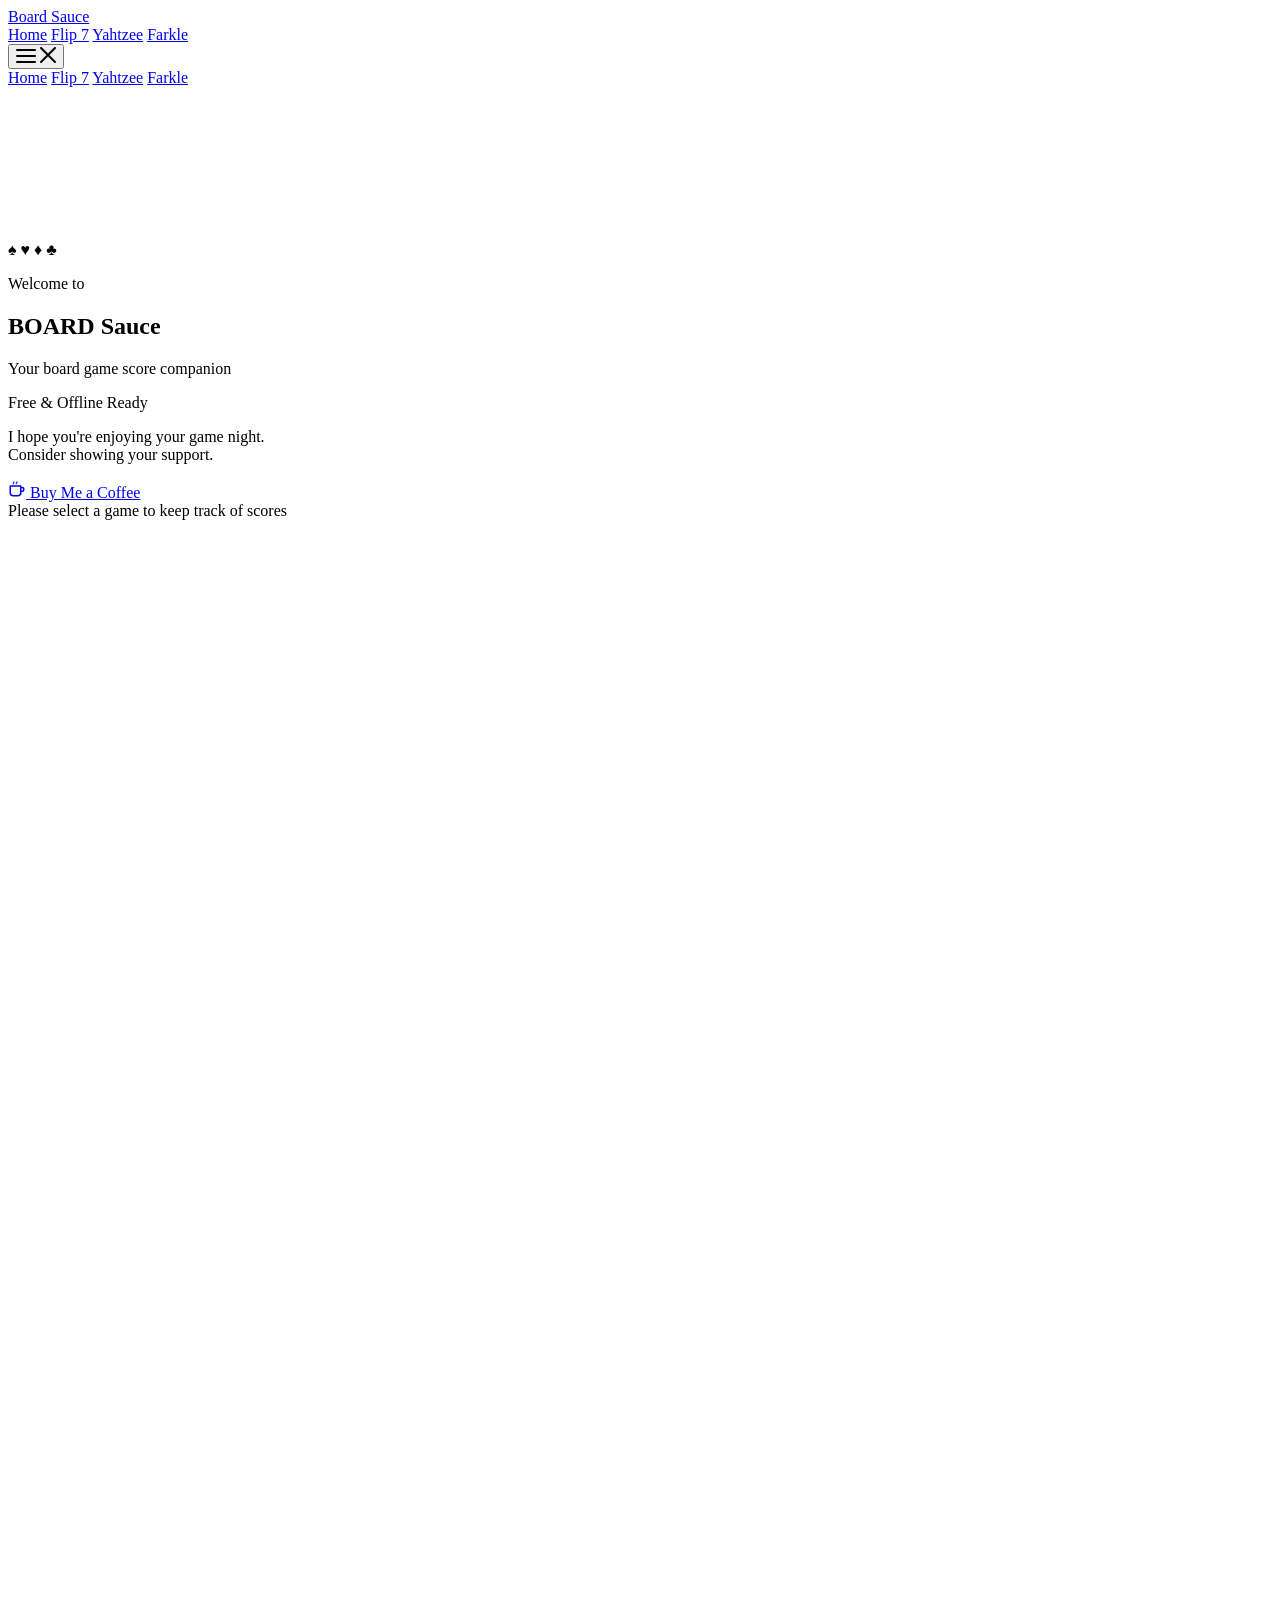
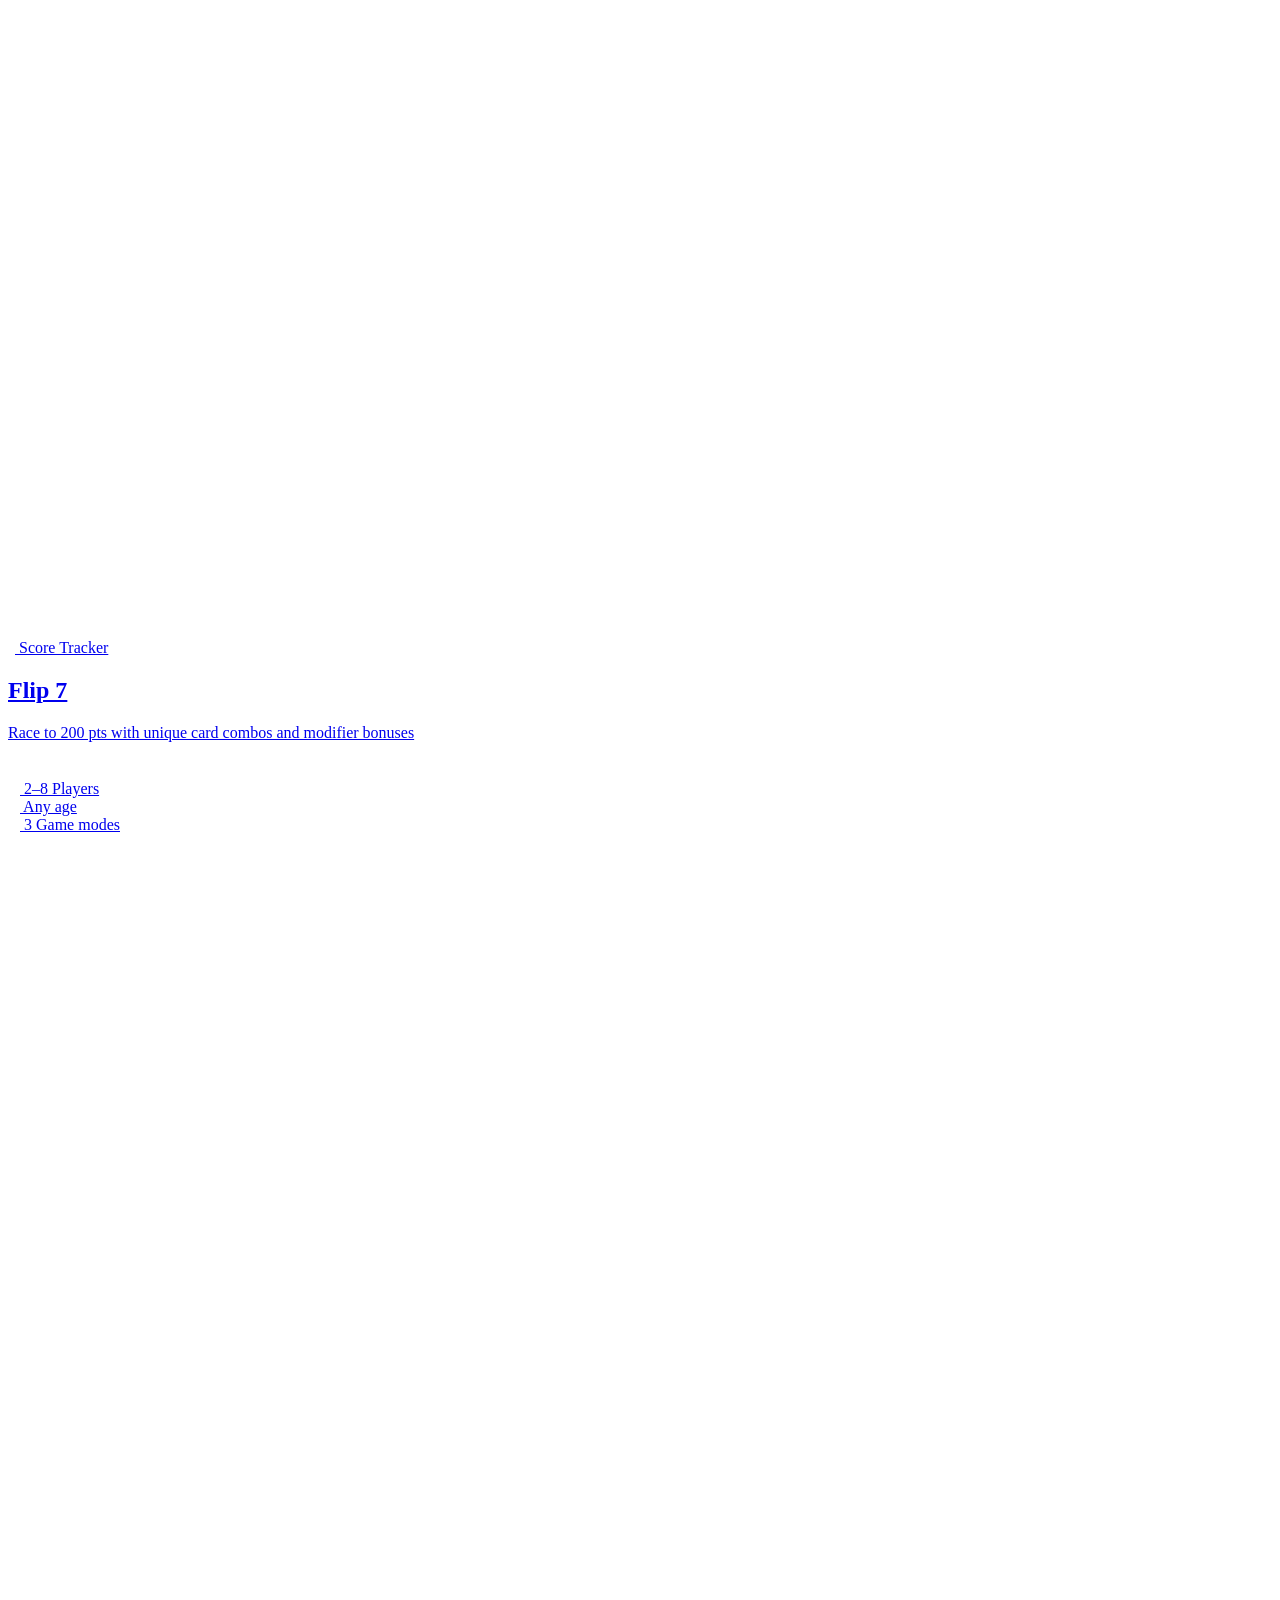
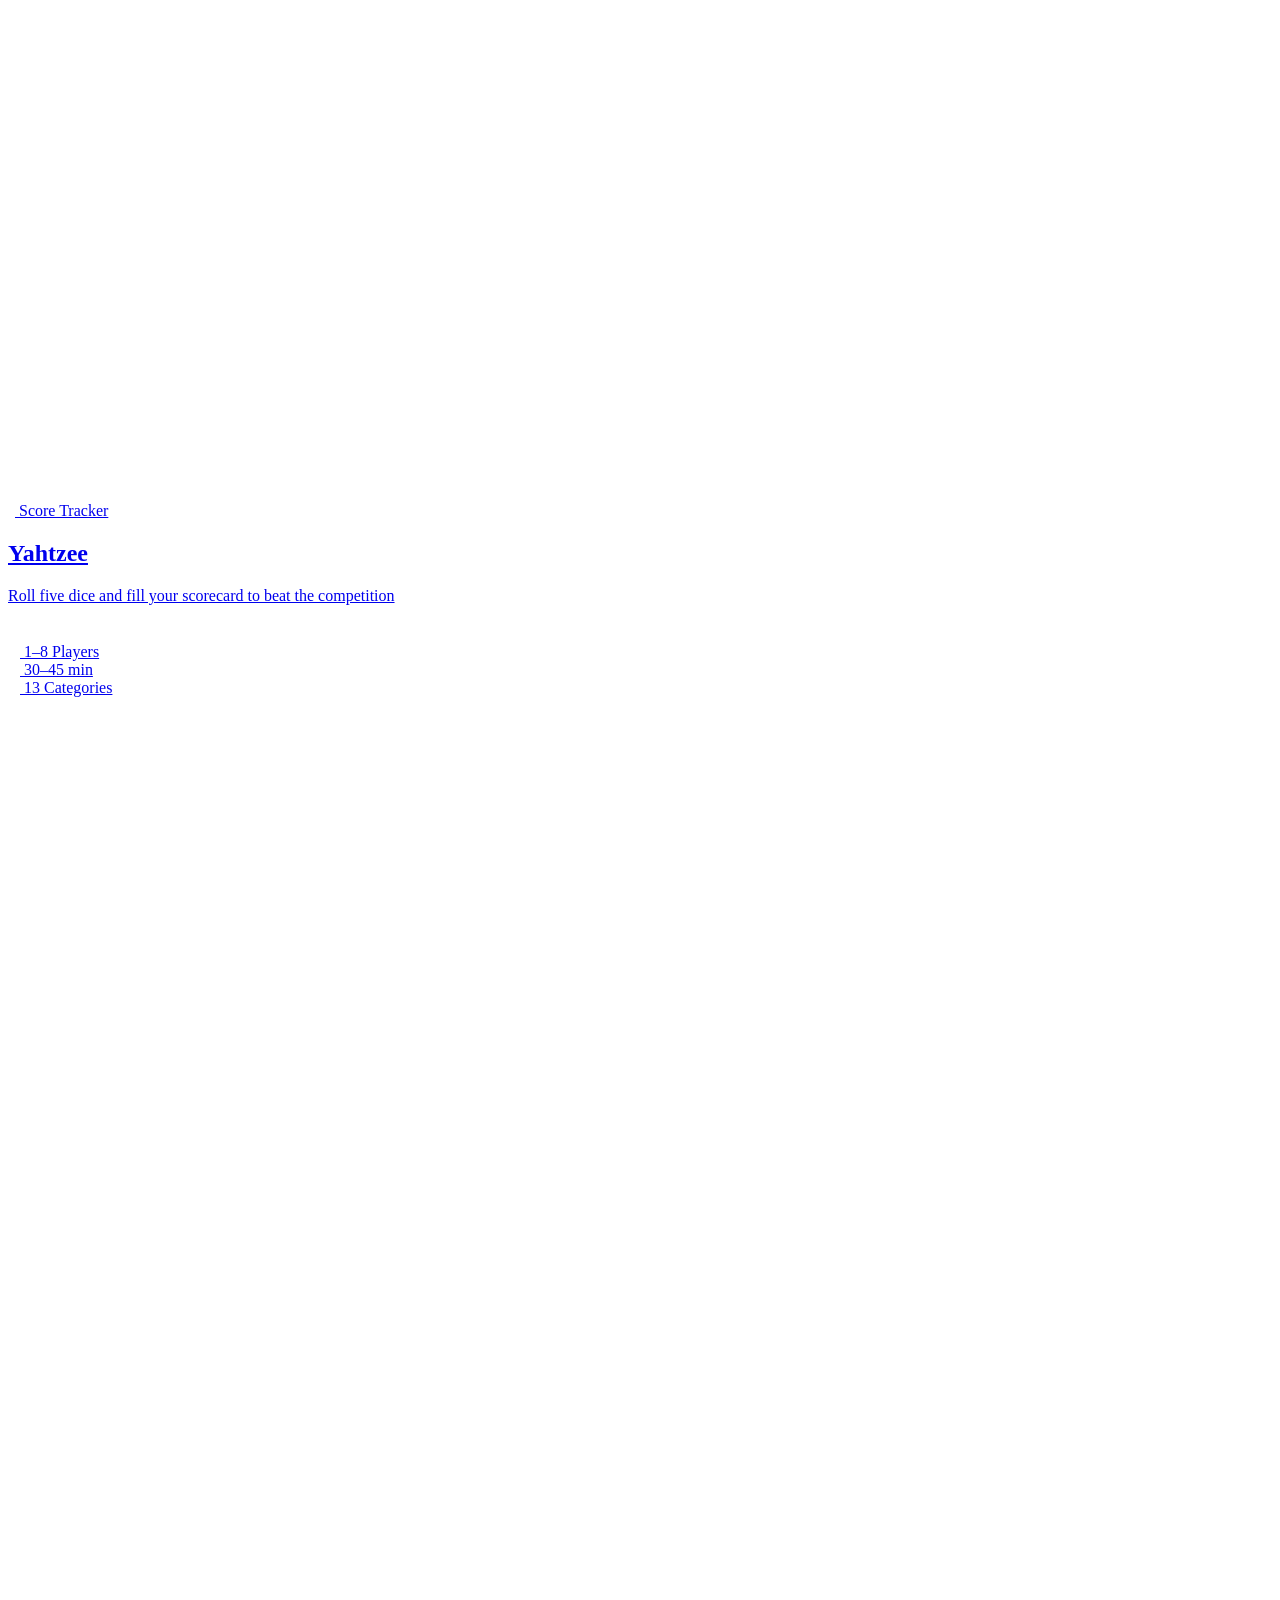
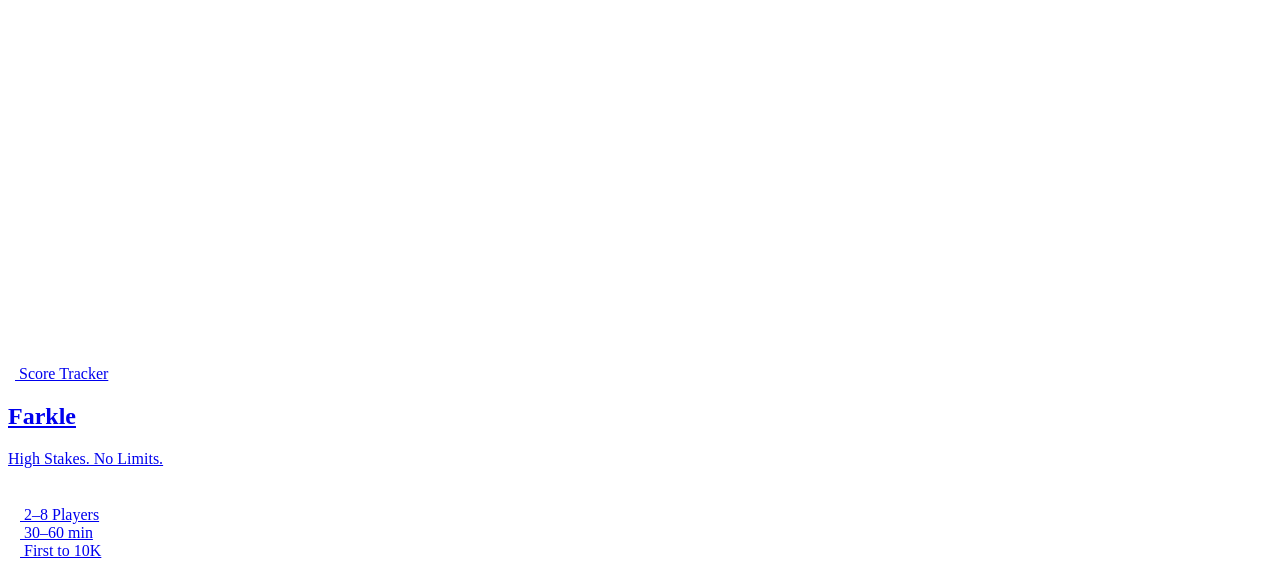
==== index.html @ 496e57c4 "Add files via upload" ====
<!DOCTYPE html>
<html lang="en">
<head>
  <meta charset="UTF-8" />
  <meta name="viewport" content="width=device-width, initial-scale=1.0, viewport-fit=cover" />
  <title>Board Sauce — Card Game Score Tracker</title>

  <meta name="description" content="Track scores for your favourite card games. Free, fast, and works offline.">
  <meta name="apple-mobile-web-app-capable" content="yes">
  <meta name="apple-mobile-web-app-status-bar-style" content="default">

  <link rel="preconnect" href="https://fonts.googleapis.com">
  <link rel="preconnect" href="https://fonts.gstatic.com" crossorigin>
  <link href="https://fonts.googleapis.com/css2?family=Bebas+Neue&family=DM+Sans:wght@300;400;500;700&family=Pacifico&display=swap" rel="stylesheet">

  <link rel="stylesheet" href="css/styles.css">
  <link rel="stylesheet" href="css/nav.css">
  <link rel="stylesheet" href="css/home.css">
</head>
<body>

  <!-- ── Shared Nav ── -->
  <nav class="tl-nav" aria-label="Main navigation">
    <div class="tl-nav-inner">
      <a href="index.html" class="tl-logo" aria-label="Board Sauce Home">Board Sauce</a>
      <div class="tl-nav-links">
        <a href="index.html" class="active" aria-current="page">Home</a>
        <a href="html/flip7.html">Flip 7</a>
        <a href="html/yahtzee.html">Yahtzee</a>
        <a href="html/farkle.html">Farkle</a>
      </div>
      <button class="tl-hamburger" onclick="toggleNav()" aria-label="Toggle navigation menu" aria-expanded="false">
        <svg class="tl-icon-open" width="20" height="14" viewBox="0 0 20 14" fill="none" aria-hidden="true">
          <rect width="20" height="2" rx="1" fill="currentColor"/>
          <rect y="6" width="20" height="2" rx="1" fill="currentColor"/>
          <rect y="12" width="20" height="2" rx="1" fill="currentColor"/>
        </svg>
        <svg class="tl-icon-close" width="16" height="16" viewBox="0 0 16 16" fill="none" aria-hidden="true">
          <path d="M1 1l14 14M15 1L1 15" stroke="currentColor" stroke-width="2" stroke-linecap="round"/>
        </svg>
      </button>
    </div>
    <div class="tl-mobile-menu" role="menu">
      <a href="index.html" class="active" role="menuitem" aria-current="page">Home</a>
      <a href="html/flip7.html" role="menuitem">Flip 7</a>
      <a href="html/yahtzee.html" role="menuitem">Yahtzee</a>
      <a href="html/farkle.html" role="menuitem">Farkle</a>
    </div>
  </nav>

  <!-- Geometric background animation -->
  <canvas id="bg-canvas" aria-hidden="true"></canvas>

  <main class="home-wrapper">

    <!-- ── Hero ── -->
    <section class="hero" aria-label="Welcome to Board Sauce">

      <div class="hero-suits" aria-hidden="true">
        <span>♠</span>
        <span>♥</span>
        <span>♦</span>
        <span>♣</span>
      </div>

      <p class="hero-eyebrow">Welcome to</p>

      <h1 class="hero-logo" aria-label="Board Sauce">
        <span class="hero-logo-board">BOARD</span>
        <span class="hero-logo-sauce">Sauce</span>
      </h1>

      <p class="hero-tagline">Your board game score companion</p>

      <div class="hero-badge" aria-label="Free to use">
        <span class="hero-badge-dot" aria-hidden="true"></span>
        Free &amp; Offline Ready
      </div>

    </section>

    <!-- ── Support / Buy Me a Coffee ── -->
    <section class="support-section" aria-label="Support the developer">
      <p class="support-text">
        I hope you're enjoying your game night.<br>
        Consider showing your support.
      </p>
      <a
        href="https://buymeacoffee.com/johnlimiac"
        class="bmc-btn"
        target="_blank"
        rel="noopener noreferrer"
        aria-label="Buy me a coffee — support the developer">
        <svg width="18" height="18" viewBox="0 0 24 24" fill="none" aria-hidden="true">
          <path d="M3 8h14v9a4 4 0 01-4 4H7a4 4 0 01-4-4V8z"
            stroke="currentColor" stroke-width="2" stroke-linejoin="round"/>
          <path d="M17 10h2a2 2 0 012 2v1a2 2 0 01-2 2h-2"
            stroke="currentColor" stroke-width="2" stroke-linecap="round"/>
          <path d="M7 5c0-1 1-1.5 1-2.5M11 5c0-1 1-1.5 1-2.5"
            stroke="currentColor" stroke-width="1.5" stroke-linecap="round"/>
        </svg>
        Buy Me a Coffee
      </a>
    </section>

    <!-- ── Game Selection ── -->
    <section class="games-section" aria-label="Select a game">

      <div class="games-header" role="presentation">
        <span class="games-label">Please select a game to keep track of scores</span>
      </div>

      <div class="games-grid">

        <!-- Flip 7 -->
        <a href="html/flip7.html" class="game-card" aria-label="Open Flip 7 score tracker">
          <div class="card-sheen" aria-hidden="true"></div>

          <div class="card-body">
            <div class="card-icon-wrap" aria-hidden="true">
              <svg class="card-icon" viewBox="0 0 56 76" fill="none" xmlns="http://www.w3.org/2000/svg">
                <rect x="2.5" y="2.5" width="51" height="71" rx="8"
                  fill="rgba(255,255,255,0.15)" stroke="rgba(255,255,255,0.45)" stroke-width="2"/>
                <text x="9" y="20" font-family="system-ui,-apple-system,sans-serif"
                  font-size="13" font-weight="800" fill="white" opacity="0.9">7</text>
                <path d="M28 21 L41 38 L28 55 L15 38 Z" fill="white" opacity="0.95"/>
                <path d="M9.5 25 L12 28.5 L9.5 32 L7 28.5 Z" fill="white" opacity="0.5"/>
                <text x="47" y="71" font-family="system-ui,-apple-system,sans-serif"
                  font-size="13" font-weight="800" fill="white" opacity="0.9"
                  text-anchor="end" transform="rotate(180 28 38)">7</text>
              </svg>
            </div>

            <div class="card-text">
              <span class="card-badge">
                <svg width="7" height="7" viewBox="0 0 8 8" fill="none" aria-hidden="true">
                  <circle cx="4" cy="4" r="3.5" fill="rgba(255,255,255,0.6)"/>
                </svg>
                Score Tracker
              </span>
              <h2 class="card-name">Flip 7</h2>
              <p class="card-desc">Race to 200 pts with unique card combos and modifier bonuses</p>
            </div>

            <div class="card-arrow" aria-hidden="true">
              <svg width="18" height="18" viewBox="0 0 24 24" fill="none">
                <path d="M5 12H19M19 12L12 5M19 12L12 19"
                  stroke="white" stroke-width="2.5" stroke-linecap="round" stroke-linejoin="round"/>
              </svg>
            </div>
          </div>

          <div class="card-meta">
            <div class="card-meta-item">
              <svg width="12" height="12" viewBox="0 0 24 24" fill="none" aria-hidden="true">
                <path d="M17 21v-2a4 4 0 0 0-4-4H5a4 4 0 0 0-4 4v2" stroke="rgba(255,255,255,0.6)" stroke-width="2" stroke-linecap="round"/>
                <circle cx="9" cy="7" r="4" stroke="rgba(255,255,255,0.6)" stroke-width="2"/>
                <path d="M23 21v-2a4 4 0 0 0-3-3.87M16 3.13a4 4 0 0 1 0 7.75" stroke="rgba(255,255,255,0.6)" stroke-width="2" stroke-linecap="round"/>
              </svg>
              2–8 Players
            </div>
            <div class="card-meta-divider" aria-hidden="true"></div>
            <div class="card-meta-item">
              <svg width="12" height="12" viewBox="0 0 24 24" fill="none" aria-hidden="true">
                <circle cx="12" cy="12" r="10" stroke="rgba(255,255,255,0.6)" stroke-width="2"/>
                <path d="M12 6v6l4 2" stroke="rgba(255,255,255,0.6)" stroke-width="2" stroke-linecap="round"/>
              </svg>
              Any age
            </div>
            <div class="card-meta-divider" aria-hidden="true"></div>
            <div class="card-meta-item">
              <svg width="12" height="12" viewBox="0 0 24 24" fill="none" aria-hidden="true">
                <path d="M12 2l3.09 6.26L22 9.27l-5 4.87L18.18 21 12 17.77 5.82 21 7 14.14 2 9.27l6.91-1.01L12 2z"
                  stroke="rgba(255,255,255,0.6)" stroke-width="2" stroke-linecap="round" stroke-linejoin="round"/>
              </svg>
              3 Game modes
            </div>
          </div>
        </a>

        <!-- Yahtzee -->
        <a href="html/yahtzee.html" class="game-card game-card--yah" aria-label="Open Yahtzee score tracker">
          <div class="card-sheen" aria-hidden="true"></div>

          <div class="card-body">
            <div class="card-icon-wrap" aria-hidden="true">
              <svg class="card-icon" viewBox="0 0 56 56" fill="none" xmlns="http://www.w3.org/2000/svg">
                <rect x="3" y="3" width="50" height="50" rx="10"
                  fill="rgba(255,255,255,0.18)" stroke="rgba(255,255,255,0.45)" stroke-width="2"/>
                <circle cx="17" cy="17" r="4" fill="white" opacity="0.95"/>
                <circle cx="39" cy="17" r="4" fill="white" opacity="0.95"/>
                <circle cx="28" cy="28" r="4" fill="white" opacity="0.95"/>
                <circle cx="17" cy="39" r="4" fill="white" opacity="0.95"/>
                <circle cx="39" cy="39" r="4" fill="white" opacity="0.95"/>
              </svg>
            </div>

            <div class="card-text">
              <span class="card-badge">
                <svg width="7" height="7" viewBox="0 0 8 8" fill="none" aria-hidden="true">
                  <circle cx="4" cy="4" r="3.5" fill="rgba(255,255,255,0.6)"/>
                </svg>
                Score Tracker
              </span>
              <h2 class="card-name">Yahtzee</h2>
              <p class="card-desc">Roll five dice and fill your scorecard to beat the competition</p>
            </div>

            <div class="card-arrow" aria-hidden="true">
              <svg width="18" height="18" viewBox="0 0 24 24" fill="none">
                <path d="M5 12H19M19 12L12 5M19 12L12 19"
                  stroke="white" stroke-width="2.5" stroke-linecap="round" stroke-linejoin="round"/>
              </svg>
            </div>
          </div>

          <div class="card-meta">
            <div class="card-meta-item">
              <svg width="12" height="12" viewBox="0 0 24 24" fill="none" aria-hidden="true">
                <path d="M17 21v-2a4 4 0 0 0-4-4H5a4 4 0 0 0-4 4v2" stroke="rgba(255,255,255,0.6)" stroke-width="2" stroke-linecap="round"/>
                <circle cx="9" cy="7" r="4" stroke="rgba(255,255,255,0.6)" stroke-width="2"/>
                <path d="M23 21v-2a4 4 0 0 0-3-3.87M16 3.13a4 4 0 0 1 0 7.75" stroke="rgba(255,255,255,0.6)" stroke-width="2" stroke-linecap="round"/>
              </svg>
              1–8 Players
            </div>
            <div class="card-meta-divider" aria-hidden="true"></div>
            <div class="card-meta-item">
              <svg width="12" height="12" viewBox="0 0 24 24" fill="none" aria-hidden="true">
                <circle cx="12" cy="12" r="10" stroke="rgba(255,255,255,0.6)" stroke-width="2"/>
                <path d="M12 6v6l4 2" stroke="rgba(255,255,255,0.6)" stroke-width="2" stroke-linecap="round"/>
              </svg>
              30–45 min
            </div>
            <div class="card-meta-divider" aria-hidden="true"></div>
            <div class="card-meta-item">
              <svg width="12" height="12" viewBox="0 0 24 24" fill="none" aria-hidden="true">
                <rect x="3" y="3" width="7" height="7" rx="1" stroke="rgba(255,255,255,0.6)" stroke-width="2"/>
                <rect x="14" y="3" width="7" height="7" rx="1" stroke="rgba(255,255,255,0.6)" stroke-width="2"/>
                <rect x="3" y="14" width="7" height="7" rx="1" stroke="rgba(255,255,255,0.6)" stroke-width="2"/>
                <rect x="14" y="14" width="7" height="7" rx="1" stroke="rgba(255,255,255,0.6)" stroke-width="2"/>
              </svg>
              13 Categories
            </div>
          </div>
        </a>

        <!-- Farkle -->
        <a href="html/farkle.html" class="game-card game-card--fk" aria-label="Open Farkle score tracker">
          <div class="card-sheen" aria-hidden="true"></div>

          <div class="card-body">
            <div class="card-icon-wrap" aria-hidden="true">
              <svg class="card-icon" viewBox="0 0 56 56" fill="none" xmlns="http://www.w3.org/2000/svg">
                <rect x="3" y="3" width="50" height="50" rx="10"
                  fill="rgba(255,255,255,0.15)" stroke="rgba(255,255,255,0.45)" stroke-width="2"/>
                <circle cx="17" cy="17" r="4" fill="white" opacity="0.95"/>
                <circle cx="39" cy="17" r="4" fill="white" opacity="0.95"/>
                <circle cx="17" cy="28" r="4" fill="white" opacity="0.95"/>
                <circle cx="39" cy="28" r="4" fill="white" opacity="0.95"/>
                <circle cx="17" cy="39" r="4" fill="white" opacity="0.95"/>
                <circle cx="39" cy="39" r="4" fill="white" opacity="0.95"/>
              </svg>
            </div>

            <div class="card-text">
              <span class="card-badge">
                <svg width="7" height="7" viewBox="0 0 8 8" fill="none" aria-hidden="true">
                  <circle cx="4" cy="4" r="3.5" fill="rgba(255,255,255,0.6)"/>
                </svg>
                Score Tracker
              </span>
              <h2 class="card-name">Farkle</h2>
              <p class="card-desc">High Stakes. No Limits.</p>
            </div>

            <div class="card-arrow" aria-hidden="true">
              <svg width="18" height="18" viewBox="0 0 24 24" fill="none">
                <path d="M5 12H19M19 12L12 5M19 12L12 19"
                  stroke="white" stroke-width="2.5" stroke-linecap="round" stroke-linejoin="round"/>
              </svg>
            </div>
          </div>

          <div class="card-meta">
            <div class="card-meta-item">
              <svg width="12" height="12" viewBox="0 0 24 24" fill="none" aria-hidden="true">
                <path d="M17 21v-2a4 4 0 0 0-4-4H5a4 4 0 0 0-4 4v2" stroke="rgba(255,255,255,0.6)" stroke-width="2" stroke-linecap="round"/>
                <circle cx="9" cy="7" r="4" stroke="rgba(255,255,255,0.6)" stroke-width="2"/>
                <path d="M23 21v-2a4 4 0 0 0-3-3.87M16 3.13a4 4 0 0 1 0 7.75" stroke="rgba(255,255,255,0.6)" stroke-width="2" stroke-linecap="round"/>
              </svg>
              2–8 Players
            </div>
            <div class="card-meta-divider" aria-hidden="true"></div>
            <div class="card-meta-item">
              <svg width="12" height="12" viewBox="0 0 24 24" fill="none" aria-hidden="true">
                <circle cx="12" cy="12" r="10" stroke="rgba(255,255,255,0.6)" stroke-width="2"/>
                <path d="M12 6v6l4 2" stroke="rgba(255,255,255,0.6)" stroke-width="2" stroke-linecap="round"/>
              </svg>
              30–60 min
            </div>
            <div class="card-meta-divider" aria-hidden="true"></div>
            <div class="card-meta-item">
              <svg width="12" height="12" viewBox="0 0 24 24" fill="none" aria-hidden="true">
                <path d="M12 2l3.09 6.26L22 9.27l-5 4.87L18.18 21 12 17.77 5.82 21 7 14.14 2 9.27l6.91-1.01L12 2z"
                  stroke="rgba(255,255,255,0.6)" stroke-width="2" stroke-linecap="round" stroke-linejoin="round"/>
              </svg>
              First to 10K
            </div>
          </div>
        </a>

      </div>
    </section>

  </main>

  <script src="js/nav.js"></script>
  <script src="js/home.js"></script>
</body>
</html>
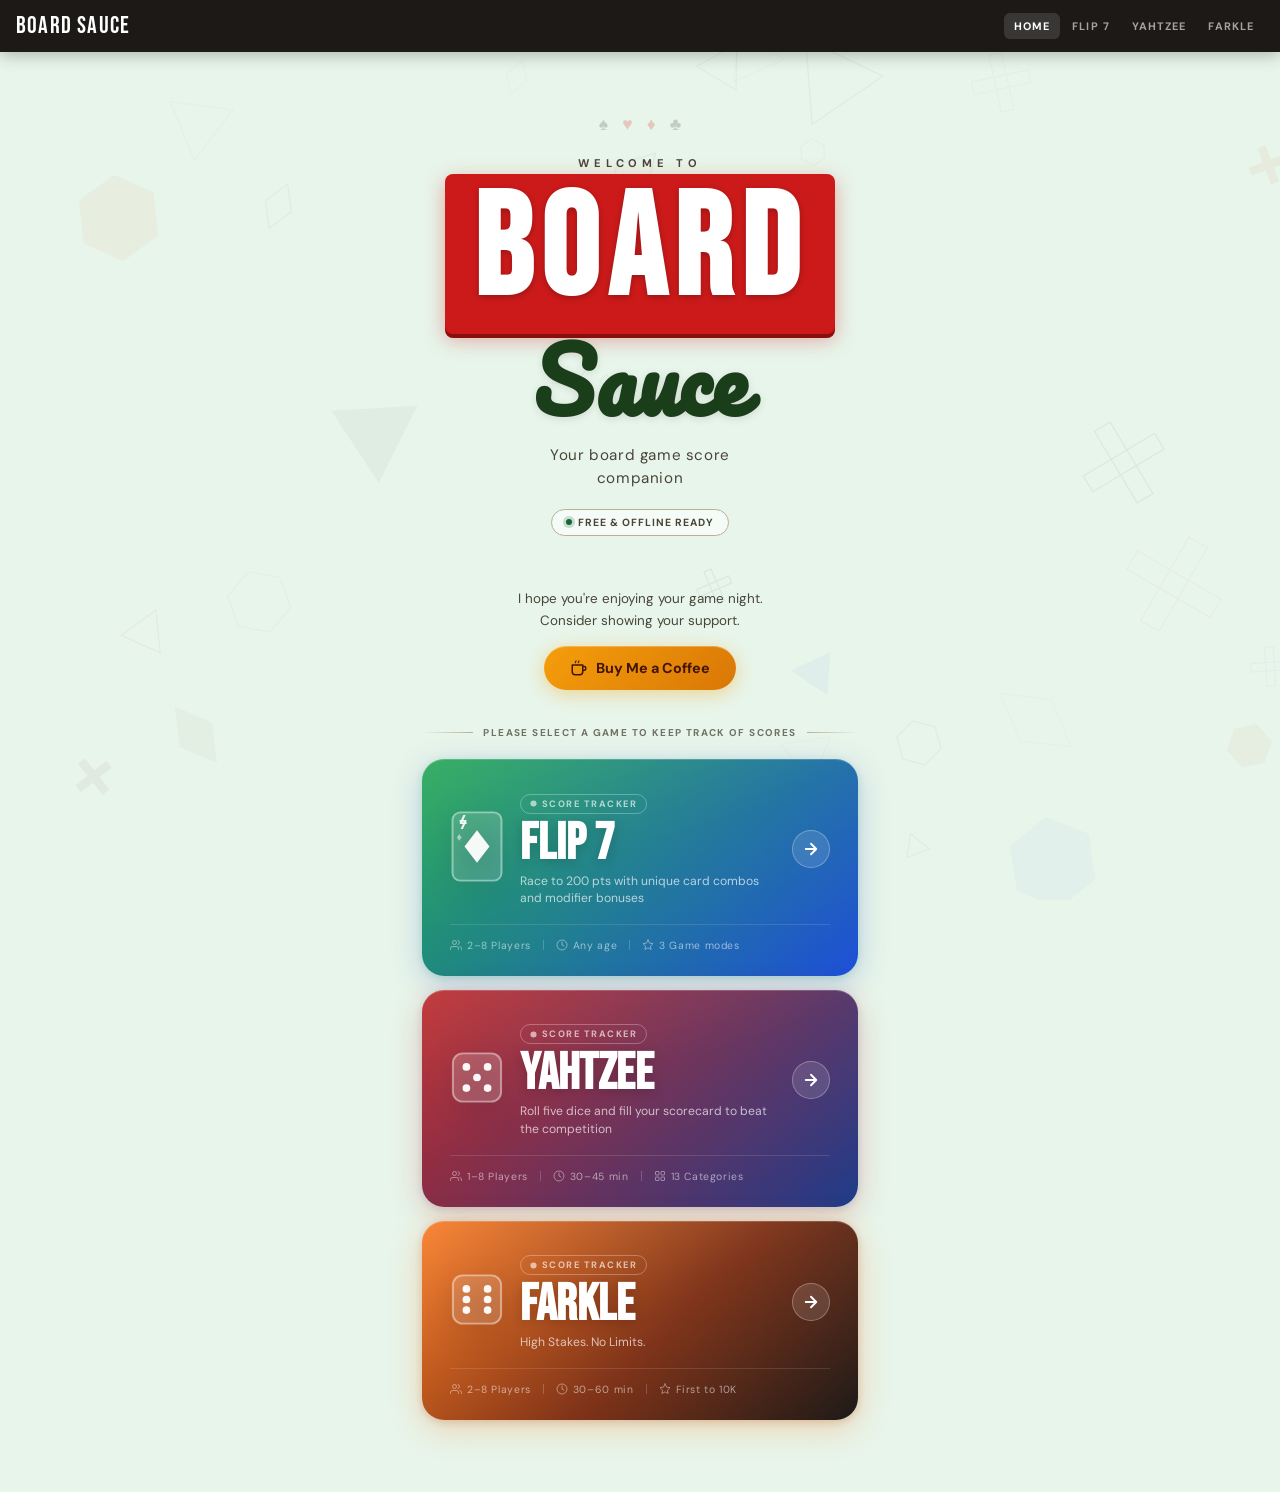
==== commit f0cde404: "Update index.html" ====
--- a/index.html
+++ b/index.html
@@ -25,9 +25,9 @@
       <a href="index.html" class="tl-logo" aria-label="Board Sauce Home">Board Sauce</a>
       <div class="tl-nav-links">
         <a href="index.html" class="active" aria-current="page">Home</a>
-        <a href="html/flip7.html">Flip 7</a>
-        <a href="html/yahtzee.html">Yahtzee</a>
-        <a href="html/farkle.html">Farkle</a>
+        <a href="flip7.html">Flip 7</a>
+        <a href="yahtzee.html">Yahtzee</a>
+        <a href="farkle.html">Farkle</a>
       </div>
       <button class="tl-hamburger" onclick="toggleNav()" aria-label="Toggle navigation menu" aria-expanded="false">
         <svg class="tl-icon-open" width="20" height="14" viewBox="0 0 20 14" fill="none" aria-hidden="true">
@@ -42,9 +42,9 @@
     </div>
     <div class="tl-mobile-menu" role="menu">
       <a href="index.html" class="active" role="menuitem" aria-current="page">Home</a>
-      <a href="html/flip7.html" role="menuitem">Flip 7</a>
-      <a href="html/yahtzee.html" role="menuitem">Yahtzee</a>
-      <a href="html/farkle.html" role="menuitem">Farkle</a>
+      <a href="flip7.html" role="menuitem">Flip 7</a>
+      <a href="yahtzee.html" role="menuitem">Yahtzee</a>
+      <a href="farkle.html" role="menuitem">Farkle</a>
     </div>
   </nav>
 
@@ -113,7 +113,7 @@
       <div class="games-grid">
 
         <!-- Flip 7 -->
-        <a href="html/flip7.html" class="game-card" aria-label="Open Flip 7 score tracker">
+        <a href="flip7.html" class="game-card" aria-label="Open Flip 7 score tracker">
           <div class="card-sheen" aria-hidden="true"></div>
 
           <div class="card-body">
@@ -179,7 +179,7 @@
         </a>
 
         <!-- Yahtzee -->
-        <a href="html/yahtzee.html" class="game-card game-card--yah" aria-label="Open Yahtzee score tracker">
+        <a href="yahtzee.html" class="game-card game-card--yah" aria-label="Open Yahtzee score tracker">
           <div class="card-sheen" aria-hidden="true"></div>
 
           <div class="card-body">
@@ -245,7 +245,7 @@
         </a>
 
         <!-- Farkle -->
-        <a href="html/farkle.html" class="game-card game-card--fk" aria-label="Open Farkle score tracker">
+        <a href="farkle.html" class="game-card game-card--fk" aria-label="Open Farkle score tracker">
           <div class="card-sheen" aria-hidden="true"></div>
 
           <div class="card-body">
--- a/css/styles.css
+++ b/css/styles.css
@@ -0,0 +1,156 @@
+:root {
+  --bg: #e6e0cc;
+  --card-body: #f7f1e0;
+  --text: #1a1a1a;
+  --surface: #ece5d3;
+  --border: #b8af94;
+  --muted: #4a4539;
+  --accent-blue: #2563eb;
+  --accent-green: #166534;
+  --gold: #713f12;
+  --max-w: 500px;
+}
+
+* { box-sizing: border-box; margin: 0; padding: 0; -webkit-tap-highlight-color: transparent; }
+
+body {
+  background-color: var(--bg);
+  color: var(--text);
+  font-family: 'DM Sans', sans-serif;
+  height: 100vh;
+  height: 100svh;
+  width: 100vw;
+  overflow: hidden;
+  display: flex;
+  flex-direction: column;
+  align-items: center;
+  position: relative;
+  overscroll-behavior: none;
+}
+
+.content-width {
+  width: 100%;
+  max-width: var(--max-w);
+  display: flex;
+  flex-direction: column;
+  height: 100%;
+  overflow: hidden;
+  z-index: 2;
+  position: relative;
+}
+
+/* --- CONSTRAINED FIREWORKS (iOS FIX) --- */
+.fireworks-layer {
+  position: absolute;
+  top: 0;
+  left: 0;
+  width: 100%;
+  height: 100%;
+  pointer-events: none;
+  z-index: 9999;
+  contain: layout paint;
+  touch-action: none;
+  overflow: hidden;
+  visibility: hidden;
+}
+
+body.has-winner .fireworks-layer { visibility: visible; }
+
+@keyframes firework {
+  0% { transform: translateY(95vh) scale(0.2); opacity: 1; }
+  30% { opacity: 1; }
+  100% { transform: translateY(var(--y)) scale(var(--s)); opacity: 0; }
+}
+
+.firework, .firework::before, .firework::after {
+  content: "";
+  position: absolute;
+  top: 0;
+  width: 3.5vmin;
+  aspect-ratio: 1;
+  background:
+    radial-gradient(circle, #fff 0.1vmin, #0000 0) 10% 10%,
+    radial-gradient(circle, var(--gold) 0.3vmin, #0000 0) 50% 0%,
+    radial-gradient(circle, var(--accent-green) 0.1vmin, #0000 0) 0% 50%,
+    radial-gradient(circle, var(--accent-blue) 0.4vmin, #0000 0) 90% 20%,
+    radial-gradient(circle, #fff 0.05vmin, #0000 0) 80% 90%,
+    radial-gradient(circle, var(--gold) 0.2vmin, #0000 0) 95% 70%,
+    radial-gradient(circle, var(--accent-green) 0.15vmin, #0000 0) 20% 80%,
+    radial-gradient(circle, #fff 0.25vmin, #0000 0) 40% 40%;
+  background-size: 0.5vmin 0.5vmin;
+  background-repeat: no-repeat;
+}
+
+body.has-winner .firework, .firework::before, .firework::after {
+  animation: firework var(--d) infinite ease-out;
+}
+
+.firework:nth-child(1) { left: 10%; --y: 18vh; --s: 5; --d: 1.6s; }
+.firework:nth-child(2) { left: 85%; --y: 28vh; --s: 3.5; --d: 2.2s; animation-delay: -0.4s; }
+.firework:nth-child(3) { left: 45%; --y: 12vh; --s: 7; --d: 1.9s; animation-delay: -1.2s; }
+.firework:nth-child(4) { left: 25%; --y: 35vh; --s: 4.5; --d: 2.5s; animation-delay: -0.8s; }
+.firework:nth-child(5) { left: 92%; --y: 42vh; --s: 6; --d: 2.0s; animation-delay: -1.5s; }
+
+.firework::before { transform: rotate(120deg); }
+.firework::after { transform: rotate(240deg); }
+
+/* SETUP SCREEN */
+#setup-screen { padding: 40px 24px; flex: 1; display: flex; flex-direction: column; width: 100%; overflow-y: auto; z-index: 10; }
+h1 { font-family: 'Bebas Neue'; font-size: 5rem; text-align: center; margin-bottom: 25px; line-height: 1; }
+.mode-grid { display: grid; grid-template-columns: 1fr 1fr 1fr; gap: 10px; margin-bottom: 20px; }
+.mode-btn { background: var(--surface); border: 2px solid var(--border); color: var(--muted); padding: 15px 5px; border-radius: 12px; text-align: center; font-size: 0.75rem; font-weight: bold; cursor: pointer; text-transform: uppercase; }
+.mode-btn.selected { border-color: var(--text); color: var(--text); background: #fff; }
+
+#player-list { margin-bottom: 10px; }
+.player-row { display: flex; gap: 8px; margin-bottom: 8px; align-items: center; }
+.player-row input { flex: 1; background: #fff; border: 2px solid var(--border); color: var(--text); padding: 14px; border-radius: 10px; font-size: 16px; font-weight: bold; }
+.del-btn { background: #fee2e2; border: 2px solid #f87171; color: #991b1b; padding: 12px; border-radius: 10px; cursor: pointer; }
+.add-player-link { background: none; border: none; color: var(--accent-blue); font-weight: bold; font-size: 0.9rem; cursor: pointer; text-decoration: underline; margin-bottom: 25px; text-align: left; }
+.primary-btn { width: 100%; padding: 20px; background: var(--text); border: none; border-radius: 16px; color: #fff; font-family: 'Bebas Neue'; font-size: 2rem; cursor: pointer; text-transform: uppercase; }
+
+/* GAME SCREEN */
+#game-screen { display: none; flex-direction: column; height: 100%; width: 100%; overflow: hidden; z-index: 10; position: relative; }
+.header { padding: 12px 15px; display: flex; justify-content: space-between; align-items: center; background: var(--card-body); border-bottom: 2px solid var(--border); padding-top: max(12px, env(safe-area-inset-top)); }
+.header-btn { background:none; border:none; font-weight:bold; cursor:pointer; font-size: 0.75rem; text-transform: uppercase; }
+#mode-title { font-family: 'Bebas Neue'; font-size: 1.8rem; }
+
+.table-container { flex: 1; min-height: 0; overflow-y: auto; padding: 8px 15px; background: transparent; }
+table { width: 100%; border-collapse: collapse; background: #fff; border-radius: 12px; border: 2px solid var(--border); }
+th { background: var(--surface); color: var(--muted); font-size: 0.6rem; text-transform: uppercase; padding: 8px; position: sticky; top: 0; z-index: 2; }
+td { text-align: center; padding: 10px 4px; border-bottom: 1px solid var(--surface); font-weight: bold; font-size: 0.8rem; cursor: pointer; }
+.row-active { background: #fdf2d8; }
+.cell-editing { outline: 3px solid var(--accent-blue); outline-offset: -3px; background: #eff6ff !important; }
+
+.winner-row td:first-child { border: 3px solid #22c55e !important; border-radius: 8px; background: #f0fdf4 !important; }
+.f7-count { color: var(--accent-green); font-size: 0.65rem; display: block; }
+.f7-tag { color: var(--accent-green); font-size: 0.65rem; font-weight: normal; }
+
+.controls { padding: 10px 15px; background: var(--card-body); border-top: 2px solid var(--border); border-radius: 20px 20px 0 0; padding-bottom: calc(10px + env(safe-area-inset-bottom)); }
+.current-info { display:flex; justify-content:space-between; align-items: baseline; margin-bottom: 4px; }
+.active-name { font-family: 'Bebas Neue'; font-size: 1.5rem; }
+.active-score { font-family: 'Bebas Neue'; font-size: 1.8rem; color: var(--accent-blue); }
+
+.grid { display: grid; grid-template-columns: repeat(7, 1fr); gap: 4px; margin-bottom: 8px; }
+.btn-num { aspect-ratio: 1; border: 2.5px solid currentColor; background: #fff; border-radius: 8px; font-family: 'Bebas Neue'; font-size: 1.1rem; cursor: pointer; transition: opacity 0.2s; }
+.btn-num.disabled { opacity: 0.15; cursor: not-allowed; }
+.btn-num.selected { background: var(--accent-green) !important; color: #fff !important; border-color: var(--accent-green) !important; opacity: 1 !important; }
+
+/* --- COLOR PALETTE --- */
+.btn-num[data-n="0"] { color: #94a3b8; } .btn-num[data-n="1"] { color: #64748b; }
+.btn-num[data-n="2"] { color: #849101; } .btn-num[data-n="3"] { color: #be123c; }
+.btn-num[data-n="4"] { color: #0891b2; } .btn-num[data-n="5"] { color: #15803d; }
+.btn-num[data-n="6"] { color: #7e22ce; } .btn-num[data-n="7"] { color: #c2410c; }
+.btn-num[data-n="8"] { color: #166534; } .btn-num[data-n="9"] { color: #92400e; }
+.btn-num[data-n="10"]{ color: #b91c1c; } .btn-num[data-n="11"]{ color: #1e40af; }
+.btn-num[data-n="12"]{ color: #78350f; } .btn-num[data-n="13"]{ color: #1d4ed8; }
+
+.mods-row { display: flex; gap: 5px; overflow-x: auto; scrollbar-width: none; margin-bottom: 8px; }
+.btn-mod { padding: 8px 12px; background: #fff; border: 2px solid var(--border); border-radius: 8px; font-weight: bold; cursor: pointer; font-size: 0.75rem; white-space: nowrap; }
+.btn-mod.active { background: var(--accent-green); color: #fff; border-color: var(--accent-green); }
+
+.actions { display: grid; grid-template-columns: 1fr 1fr; gap: 8px; }
+.btn-action { padding: 10px; border-radius: 10px; font-weight: bold; cursor: pointer; font-family: 'Bebas Neue'; font-size: 1.1rem; }
+.bust { background: #fee2e2; color: #991b1b; border: 2px solid #f87171; }
+.stay { background: #dcfce7; color: #166534; border: 2px solid #4ade80; }
+#live-save-btn { padding: 15px; margin-bottom: 8px; background: var(--accent-blue); border: none; border-radius: 12px; color: #fff; font-family: 'Bebas Neue'; font-size: 1.5rem; cursor: pointer; width: 100%; }
+#live-save-btn.winner-state { background: #166534; }
--- a/css/nav.css
+++ b/css/nav.css
@@ -0,0 +1,134 @@
+/* ── The Tally Lab — Shared Navigation ──────────────────────── */
+:root {
+  --tl-nav-h: 52px;
+  --tl-nav-bg: #1c1917;
+}
+
+/* Push all page content below the fixed bar */
+body {
+  padding-top: calc(var(--tl-nav-h) + env(safe-area-inset-top));
+}
+
+/* ── Bar structure ───────────────────────────────────────────── */
+.tl-nav {
+  position: fixed;
+  top: 0;
+  left: 0;
+  right: 0;
+  z-index: 999;
+  background: var(--tl-nav-bg);
+  box-shadow: 0 1px 0 rgba(255,255,255,0.06), 0 2px 16px rgba(0,0,0,0.3);
+  /* safe-area padding so content sits below notch */
+  padding-top: env(safe-area-inset-top);
+}
+
+.tl-nav-inner {
+  height: var(--tl-nav-h);
+  display: flex;
+  align-items: center;
+  justify-content: space-between;
+  padding: 0 16px;
+  gap: 12px;
+}
+
+/* ── Logo ────────────────────────────────────────────────────── */
+.tl-logo {
+  font-family: 'Bebas Neue', cursive;
+  font-size: 1.5rem;
+  color: #ffffff;
+  text-decoration: none;
+  letter-spacing: 0.05em;
+  line-height: 1;
+  flex-shrink: 0;
+  white-space: nowrap;
+  transition: opacity 0.15s;
+}
+
+.tl-logo:hover { opacity: 0.8; }
+
+/* ── Desktop links ───────────────────────────────────────────── */
+.tl-nav-links {
+  display: flex;
+  align-items: center;
+  gap: 2px;
+}
+
+.tl-nav-links a {
+  font-family: 'DM Sans', sans-serif;
+  font-size: 0.68rem;
+  font-weight: 700;
+  text-transform: uppercase;
+  letter-spacing: 0.1em;
+  color: rgba(255, 255, 255, 0.6);
+  text-decoration: none;
+  padding: 6px 10px;
+  border-radius: 6px;
+  white-space: nowrap;
+  transition: color 0.15s, background 0.15s;
+}
+
+.tl-nav-links a:hover  { color: #fff; background: rgba(255,255,255,0.1); }
+.tl-nav-links a.active { color: #fff; background: rgba(255,255,255,0.13); }
+
+/* ── Hamburger button ────────────────────────────────────────── */
+.tl-hamburger {
+  display: none;
+  align-items: center;
+  justify-content: center;
+  width: 38px;
+  height: 38px;
+  background: none;
+  border: 1px solid rgba(255,255,255,0.12);
+  border-radius: 8px;
+  color: rgba(255,255,255,0.8);
+  cursor: pointer;
+  flex-shrink: 0;
+  transition: background 0.15s, color 0.15s;
+}
+
+.tl-hamburger:hover { background: rgba(255,255,255,0.1); color: #fff; }
+
+/* Icon swap on open */
+.tl-icon-open  { display: block; }
+.tl-icon-close { display: none;  }
+
+.tl-nav.menu-open .tl-icon-open  { display: none;  }
+.tl-nav.menu-open .tl-icon-close { display: block; }
+
+/* ── Mobile dropdown ─────────────────────────────────────────── */
+.tl-mobile-menu {
+  display: none;
+  flex-direction: column;
+  background: #141210;
+  border-top: 1px solid rgba(255,255,255,0.07);
+  padding: 4px 0 8px;
+}
+
+.tl-nav.menu-open .tl-mobile-menu { display: flex; }
+
+.tl-mobile-menu a {
+  font-family: 'DM Sans', sans-serif;
+  font-size: 0.85rem;
+  font-weight: 700;
+  text-transform: uppercase;
+  letter-spacing: 0.1em;
+  color: rgba(255,255,255,0.65);
+  text-decoration: none;
+  padding: 13px 20px;
+  border-left: 3px solid transparent;
+  transition: background 0.12s, color 0.12s, border-color 0.12s;
+}
+
+.tl-mobile-menu a:hover  { background: rgba(255,255,255,0.05); color: #fff; }
+.tl-mobile-menu a.active { color: #fff; border-left-color: rgba(255,255,255,0.5); }
+
+/* ── Breakpoint: ≤ 560px → hamburger ────────────────────────── */
+@media (max-width: 560px) {
+  .tl-nav-links { display: none; }
+  .tl-hamburger { display: flex; }
+}
+
+/* Prevent desktop dropdown from ever showing */
+@media (min-width: 561px) {
+  .tl-mobile-menu { display: none !important; }
+}
--- a/css/home.css
+++ b/css/home.css
@@ -0,0 +1,583 @@
+/* ── Homepage overrides (styles.css sets overflow:hidden + height:100vh) ── */
+:root {
+  --bg: #e8f5ea;
+}
+
+body {
+  height: auto;
+  min-height: 100svh;
+  overflow-x: hidden;
+  overflow-y: auto;
+  background-color: #e8f5ea;
+  /* nav.css sets padding-top — keep it, just ensure scroll is allowed */
+}
+
+/* ── Background canvas ── */
+#bg-canvas {
+  position: fixed;
+  inset: 0;
+  width: 100%;
+  height: 100%;
+  pointer-events: none;
+  z-index: 0;
+}
+
+/* ── Page wrapper ── */
+.home-wrapper {
+  position: relative;
+  z-index: 1;
+  min-height: 100svh;
+  display: flex;
+  flex-direction: column;
+  align-items: center;
+  width: 100%;
+}
+
+/* ─────────────────────────────────────────
+   HERO
+───────────────────────────────────────── */
+.hero {
+  flex: 1;
+  display: flex;
+  flex-direction: column;
+  align-items: center;
+  justify-content: center;
+  text-align: center;
+  padding: 56px 24px 48px;
+  width: 100%;
+  max-width: var(--max-w);
+  min-height: 52vh;
+}
+
+/* Decorative suit icons */
+.hero-suits {
+  display: flex;
+  gap: 14px;
+  margin-bottom: 22px;
+}
+
+.hero-suits span {
+  font-size: 1.1rem;
+  line-height: 1;
+  transition: opacity 0.3s;
+}
+
+.hero-suits span:nth-child(1),
+.hero-suits span:nth-child(4) {
+  color: var(--text);
+  opacity: 0.18;
+}
+
+.hero-suits span:nth-child(2),
+.hero-suits span:nth-child(3) {
+  color: #dc2626;
+  opacity: 0.22;
+}
+
+/* Eyebrow label */
+.hero-eyebrow {
+  font-family: 'DM Sans', sans-serif;
+  font-size: 0.7rem;
+  font-weight: 700;
+  text-transform: uppercase;
+  letter-spacing: 0.42em;
+  color: var(--muted);
+  margin-bottom: 4px;
+}
+
+/* Big gradient title — "The Tally Lab" is wider than "Pip & Pad",
+   so clamp is set tighter to stay on one line at 375 px */
+.hero-title {
+  font-family: 'Bebas Neue', cursive;
+  font-size: clamp(2.9rem, 11.5vw, 8.5rem);
+  line-height: 0.88;
+  letter-spacing: 0.03em;
+  margin-bottom: 20px;
+  background: linear-gradient(
+    135deg,
+    #c2410c 0%,
+    #1d4ed8 45%,
+    #166534 100%
+  );
+  -webkit-background-clip: text;
+  -webkit-text-fill-color: transparent;
+  background-clip: text;
+  filter: drop-shadow(0 4px 24px rgba(29, 78, 216, 0.12));
+}
+
+/* ── Board Sauce Monopoly-style logo ── */
+.hero-logo {
+  display: flex;
+  flex-direction: column;
+  align-items: center;
+  gap: 2px;
+  margin-bottom: 20px;
+  line-height: 1;
+}
+
+.hero-logo-board {
+  display: block;
+  font-family: 'Bebas Neue', cursive;
+  font-size: clamp(3.4rem, 13vw, 9rem);
+  letter-spacing: 0.06em;
+  color: #ffffff;
+  background: #cc1a1a;
+  padding: 6px 28px 10px;
+  border-radius: 8px;
+  line-height: 1;
+  box-shadow:
+    0 4px 0 #8b0e0e,
+    0 6px 20px rgba(204, 26, 26, 0.35);
+  text-shadow: 0 2px 6px rgba(0, 0, 0, 0.25);
+}
+
+.hero-logo-sauce {
+  display: block;
+  font-family: 'Pacifico', cursive;
+  font-size: clamp(2rem, 8vw, 5.5rem);
+  color: #1a3d1a;
+  letter-spacing: 0.01em;
+  text-shadow: 0 2px 8px rgba(0, 0, 0, 0.1);
+}
+
+/* Tagline */
+.hero-tagline {
+  font-family: 'DM Sans', sans-serif;
+  font-size: clamp(0.8rem, 2.2vw, 0.95rem);
+  color: var(--muted);
+  letter-spacing: 0.04em;
+  max-width: 260px;
+  line-height: 1.55;
+}
+
+/* Pill badge under tagline */
+.hero-badge {
+  display: inline-flex;
+  align-items: center;
+  gap: 6px;
+  margin-top: 18px;
+  padding: 6px 14px;
+  border-radius: 999px;
+  background: rgba(255, 255, 255, 0.55);
+  border: 1.5px solid var(--border);
+  font-size: 0.65rem;
+  font-weight: 700;
+  text-transform: uppercase;
+  letter-spacing: 0.1em;
+  color: var(--muted);
+  backdrop-filter: blur(8px);
+  -webkit-backdrop-filter: blur(8px);
+}
+
+.hero-badge-dot {
+  width: 6px;
+  height: 6px;
+  border-radius: 50%;
+  background: var(--accent-green);
+  box-shadow: 0 0 0 3px rgba(22, 101, 52, 0.2);
+  animation: pulse-dot 2s ease infinite;
+}
+
+@keyframes pulse-dot {
+  0%, 100% { box-shadow: 0 0 0 3px rgba(22, 101, 52, 0.2); }
+  50%       { box-shadow: 0 0 0 6px rgba(22, 101, 52, 0.08); }
+}
+
+/* ─────────────────────────────────────────
+   GAMES SECTION
+───────────────────────────────────────── */
+.games-section {
+  width: 100%;
+  max-width: var(--max-w);
+  padding: 0 20px 64px;
+  display: flex;
+  flex-direction: column;
+  align-items: center;
+  gap: 20px;
+}
+
+/* Divider row with label */
+.games-header {
+  display: flex;
+  align-items: center;
+  gap: 10px;
+  width: 100%;
+}
+
+.games-header::before,
+.games-header::after {
+  content: '';
+  flex: 1;
+  height: 1px;
+  background: linear-gradient(to right, transparent, var(--border));
+}
+
+.games-header::after {
+  background: linear-gradient(to left, transparent, var(--border));
+}
+
+.games-label {
+  font-family: 'DM Sans', sans-serif;
+  font-size: 0.62rem;
+  font-weight: 700;
+  color: var(--muted);
+  text-transform: uppercase;
+  letter-spacing: 0.14em;
+  white-space: nowrap;
+  text-align: center;
+  opacity: 0.75;
+}
+
+.games-grid {
+  width: 100%;
+  display: flex;
+  flex-direction: column;
+  align-items: stretch;
+  gap: 14px;
+}
+
+/* ─────────────────────────────────────────
+   GAME CARD
+───────────────────────────────────────── */
+.game-card {
+  display: block;
+  position: relative;
+  overflow: hidden;
+  text-decoration: none;
+  border-radius: 22px;
+  background: linear-gradient(135deg, #16a34a 0%, #1d4ed8 100%);
+  padding: 26px 22px 20px;
+  width: 100%;
+  cursor: pointer;
+  transition:
+    transform 0.3s cubic-bezier(0.34, 1.56, 0.64, 1),
+    box-shadow 0.3s ease;
+  box-shadow:
+    0 8px 32px rgba(29, 78, 216, 0.22),
+    0 2px 8px rgba(22, 163, 74, 0.18),
+    inset 0 1px 0 rgba(255, 255, 255, 0.18);
+}
+
+/* Top glass highlight */
+.game-card::before {
+  content: '';
+  position: absolute;
+  inset: 0;
+  background: linear-gradient(
+    160deg,
+    rgba(255, 255, 255, 0.14) 0%,
+    rgba(255, 255, 255, 0.04) 45%,
+    transparent 100%
+  );
+  pointer-events: none;
+  z-index: 0;
+  border-radius: inherit;
+}
+
+/* Gradient noise texture overlay */
+.game-card::after {
+  content: '';
+  position: absolute;
+  inset: 0;
+  border-radius: inherit;
+  background-image: url("data:image/svg+xml,%3Csvg viewBox='0 0 200 200' xmlns='http://www.w3.org/2000/svg'%3E%3Cfilter id='n'%3E%3CfeTurbulence type='fractalNoise' baseFrequency='0.9' numOctaves='4' stitchTiles='stitch'/%3E%3C/filter%3E%3Crect width='100%25' height='100%25' filter='url(%23n)' opacity='0.04'/%3E%3C/svg%3E");
+  opacity: 0.5;
+  pointer-events: none;
+  z-index: 0;
+}
+
+.game-card:hover {
+  transform: translateY(-7px) scale(1.012);
+  box-shadow:
+    0 28px 70px rgba(29, 78, 216, 0.38),
+    0 10px 28px rgba(22, 163, 74, 0.22),
+    inset 0 1px 0 rgba(255, 255, 255, 0.22);
+}
+
+.game-card:focus-visible {
+  outline: 3px solid var(--accent-blue);
+  outline-offset: 4px;
+}
+
+/* Moving sheen on hover */
+.card-sheen {
+  position: absolute;
+  top: 0;
+  left: -65%;
+  width: 55%;
+  height: 100%;
+  background: linear-gradient(
+    to right,
+    transparent,
+    rgba(255, 255, 255, 0.13),
+    transparent
+  );
+  transform: skewX(-12deg);
+  pointer-events: none;
+  z-index: 3;
+  transition: none;
+}
+
+.game-card:hover .card-sheen {
+  left: 135%;
+  transition: left 0.7s ease;
+}
+
+/* ── Card inner layout ── */
+.card-body {
+  display: flex;
+  align-items: center;
+  gap: 16px;
+  position: relative;
+  z-index: 2;
+}
+
+.card-icon-wrap {
+  flex-shrink: 0;
+}
+
+.card-icon {
+  width: 46px;
+  height: 62px;
+  filter: drop-shadow(0 6px 14px rgba(0, 0, 0, 0.28));
+  transition: transform 0.3s cubic-bezier(0.34, 1.56, 0.64, 1);
+}
+
+.game-card:hover .card-icon {
+  transform: rotate(-6deg) scale(1.08);
+}
+
+.card-text {
+  flex: 1;
+  min-width: 0;
+}
+
+.card-badge {
+  display: inline-flex;
+  align-items: center;
+  gap: 5px;
+  font-family: 'DM Sans', sans-serif;
+  font-size: 0.58rem;
+  font-weight: 700;
+  text-transform: uppercase;
+  letter-spacing: 0.16em;
+  color: rgba(255, 255, 255, 0.65);
+  border: 1px solid rgba(255, 255, 255, 0.28);
+  padding: 3px 9px;
+  border-radius: 999px;
+  margin-bottom: 7px;
+}
+
+.card-name {
+  font-family: 'Bebas Neue', cursive;
+  font-size: 2.6rem;
+  color: white;
+  line-height: 0.9;
+  margin-bottom: 6px;
+  text-shadow: 0 2px 12px rgba(0, 0, 0, 0.2);
+}
+
+.card-desc {
+  font-family: 'DM Sans', sans-serif;
+  font-size: 0.76rem;
+  color: rgba(255, 255, 255, 0.68);
+  line-height: 1.45;
+}
+
+/* Arrow circle */
+.card-arrow {
+  flex-shrink: 0;
+  width: 38px;
+  height: 38px;
+  border-radius: 50%;
+  background: rgba(255, 255, 255, 0.12);
+  border: 1.5px solid rgba(255, 255, 255, 0.28);
+  display: flex;
+  align-items: center;
+  justify-content: center;
+  transition: background 0.2s ease, transform 0.25s cubic-bezier(0.34, 1.56, 0.64, 1);
+}
+
+.game-card:hover .card-arrow {
+  background: rgba(255, 255, 255, 0.24);
+  transform: translateX(4px);
+}
+
+/* Bottom metadata row */
+.card-meta {
+  display: flex;
+  align-items: center;
+  gap: 12px;
+  margin-top: 16px;
+  padding-top: 14px;
+  border-top: 1px solid rgba(255, 255, 255, 0.12);
+  position: relative;
+  z-index: 2;
+}
+
+.card-meta-item {
+  display: flex;
+  align-items: center;
+  gap: 5px;
+  font-family: 'DM Sans', sans-serif;
+  font-size: 0.65rem;
+  color: rgba(255, 255, 255, 0.55);
+  letter-spacing: 0.06em;
+}
+
+.card-meta-item svg {
+  opacity: 0.7;
+}
+
+.card-meta-divider {
+  width: 1px;
+  height: 10px;
+  background: rgba(255, 255, 255, 0.2);
+}
+
+/* ─────────────────────────────────────────
+   SUPPORT / BUY ME A COFFEE
+───────────────────────────────────────── */
+.support-section {
+  width: 100%;
+  max-width: var(--max-w);
+  padding: 0 24px 36px;
+  display: flex;
+  flex-direction: column;
+  align-items: center;
+  gap: 14px;
+  text-align: center;
+}
+
+.support-text {
+  font-family: 'DM Sans', sans-serif;
+  font-size: 0.84rem;
+  color: var(--muted);
+  line-height: 1.65;
+}
+
+.bmc-btn {
+  display: inline-flex;
+  align-items: center;
+  gap: 8px;
+  padding: 13px 26px;
+  background: linear-gradient(135deg, #f59e0b 0%, #d97706 100%);
+  color: #431407;
+  border-radius: 999px;
+  font-family: 'DM Sans', sans-serif;
+  font-size: 0.9rem;
+  font-weight: 700;
+  text-decoration: none;
+  white-space: nowrap;
+  box-shadow:
+    0 4px 18px rgba(245, 158, 11, 0.38),
+    inset 0 1px 0 rgba(255, 255, 255, 0.28);
+  transition:
+    transform 0.25s cubic-bezier(0.34, 1.56, 0.64, 1),
+    box-shadow 0.25s ease;
+}
+
+.bmc-btn:hover {
+  transform: translateY(-3px) scale(1.025);
+  box-shadow:
+    0 10px 32px rgba(245, 158, 11, 0.5),
+    inset 0 1px 0 rgba(255, 255, 255, 0.28);
+}
+
+.bmc-btn:active { transform: scale(0.97); }
+
+/* ── Yahtzee card: red → navy gradient ─────────────────────── */
+.game-card--yah {
+  background: linear-gradient(135deg, #b91c1c 0%, #1e3a8a 100%);
+  box-shadow:
+    0 8px 32px rgba(185, 28, 28, 0.22),
+    0 2px 8px rgba(30, 58, 138, 0.15),
+    inset 0 1px 0 rgba(255, 255, 255, 0.18);
+}
+
+.game-card--yah:hover {
+  box-shadow:
+    0 24px 64px rgba(185, 28, 28, 0.38),
+    0 8px 24px rgba(30, 58, 138, 0.22),
+    inset 0 1px 0 rgba(255, 255, 255, 0.22);
+}
+
+/* ── Farkle card: hot orange → deep charcoal ── */
+.game-card--fk {
+  background: linear-gradient(135deg, #f97316 0%, #7c2d12 55%, #1c1917 100%);
+  box-shadow:
+    0 8px 32px rgba(249, 115, 22, 0.28),
+    0 2px 8px rgba(124, 45, 18, 0.2),
+    inset 0 1px 0 rgba(255, 255, 255, 0.18);
+}
+
+.game-card--fk:hover {
+  box-shadow:
+    0 24px 64px rgba(249, 115, 22, 0.45),
+    0 8px 24px rgba(124, 45, 18, 0.25),
+    inset 0 1px 0 rgba(255, 255, 255, 0.22);
+}
+
+/* ─────────────────────────────────────────
+   REDUCED MOTION
+───────────────────────────────────────── */
+@media (prefers-reduced-motion: reduce) {
+  .game-card,
+  .card-sheen,
+  .card-arrow,
+  .card-icon,
+  .hero-badge-dot,
+  .bmc-btn {
+    transition: none;
+    animation: none;
+  }
+
+  .game-card:hover {
+    transform: none;
+    box-shadow:
+      0 8px 32px rgba(29, 78, 216, 0.22),
+      0 2px 8px rgba(22, 163, 74, 0.18),
+      inset 0 1px 0 rgba(255, 255, 255, 0.18);
+  }
+
+  .game-card:hover .card-icon {
+    transform: none;
+  }
+}
+
+/* ─────────────────────────────────────────
+   RESPONSIVE
+───────────────────────────────────────── */
+@media (min-width: 480px) {
+  .games-label {
+    white-space: nowrap;
+  }
+
+  .card-name {
+    font-size: 3rem;
+  }
+}
+
+@media (min-width: 768px) {
+  .hero {
+    min-height: 58vh;
+    padding: 64px 32px 52px;
+  }
+
+  .games-section {
+    padding: 0 32px 72px;
+  }
+
+  .game-card {
+    padding: 32px 28px 24px;
+  }
+
+  .card-icon {
+    width: 54px;
+    height: 73px;
+  }
+
+  .card-name {
+    font-size: 3.2rem;
+  }
+}
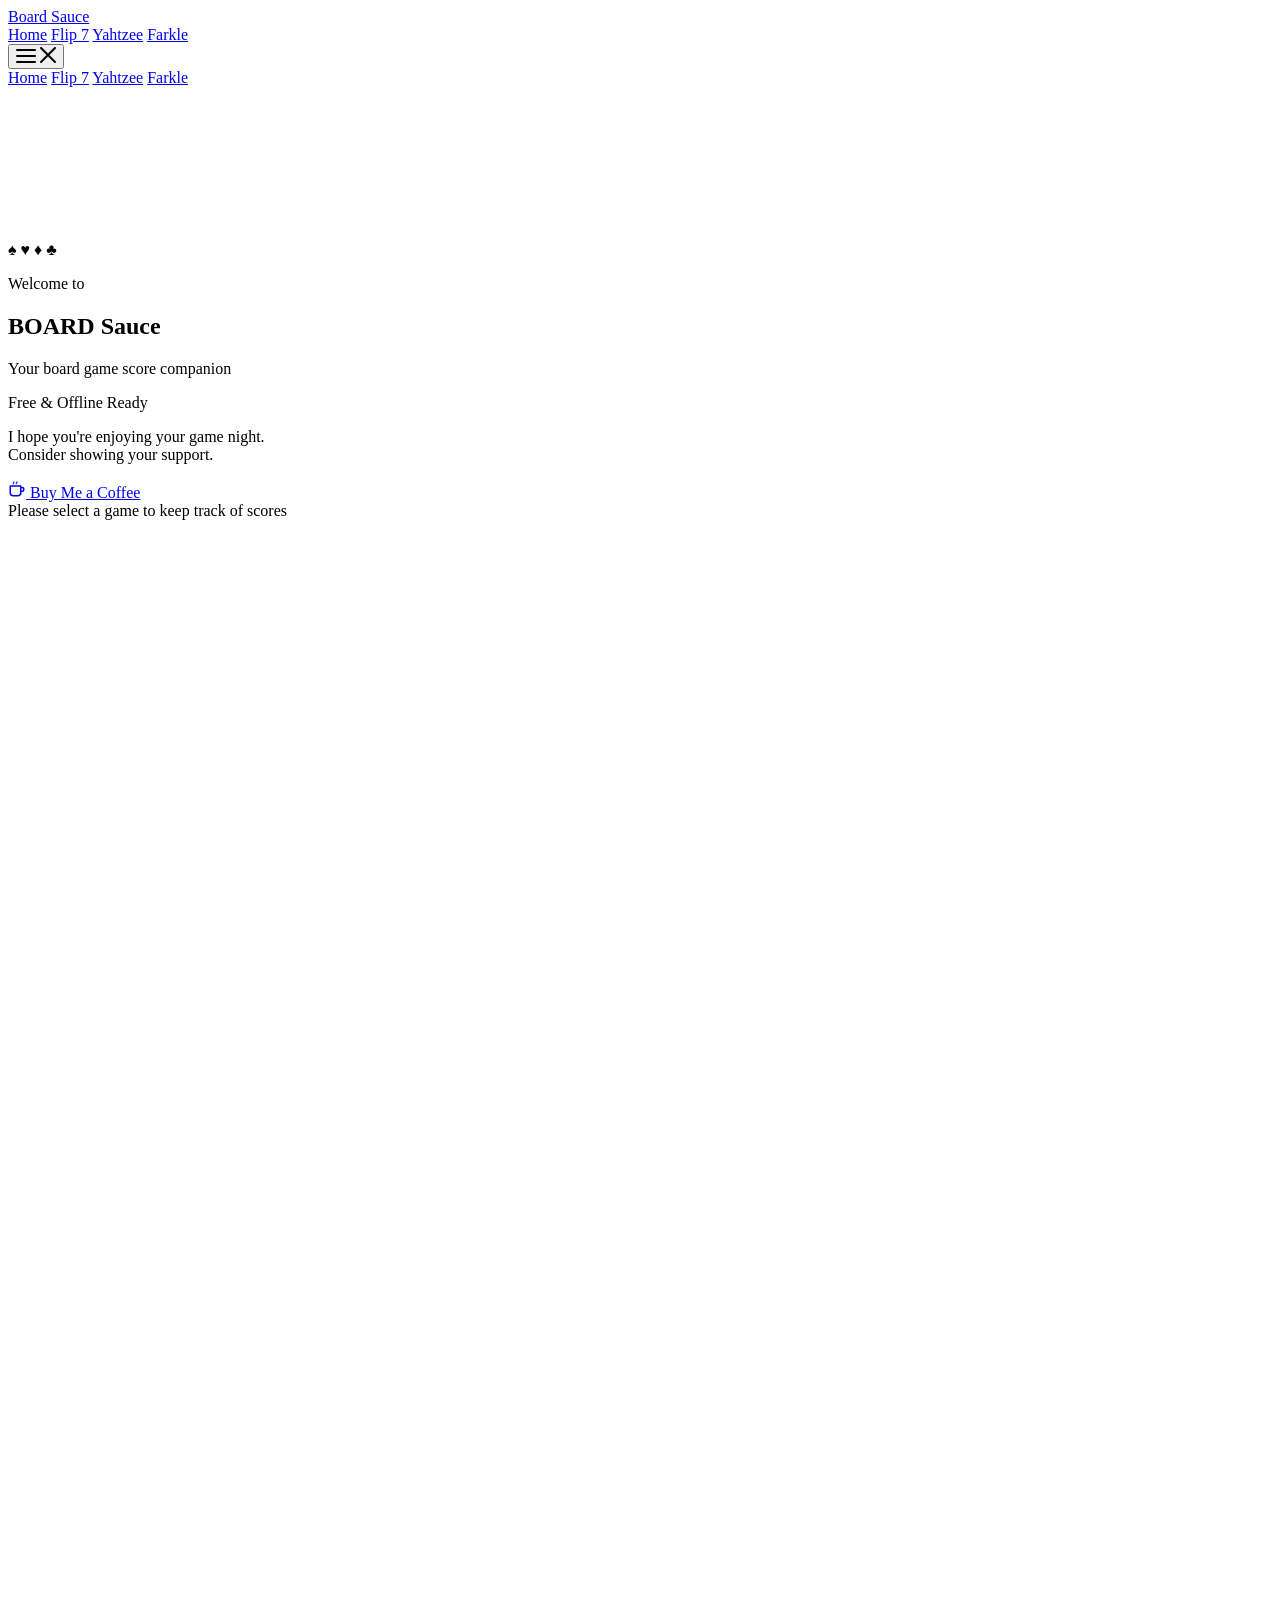
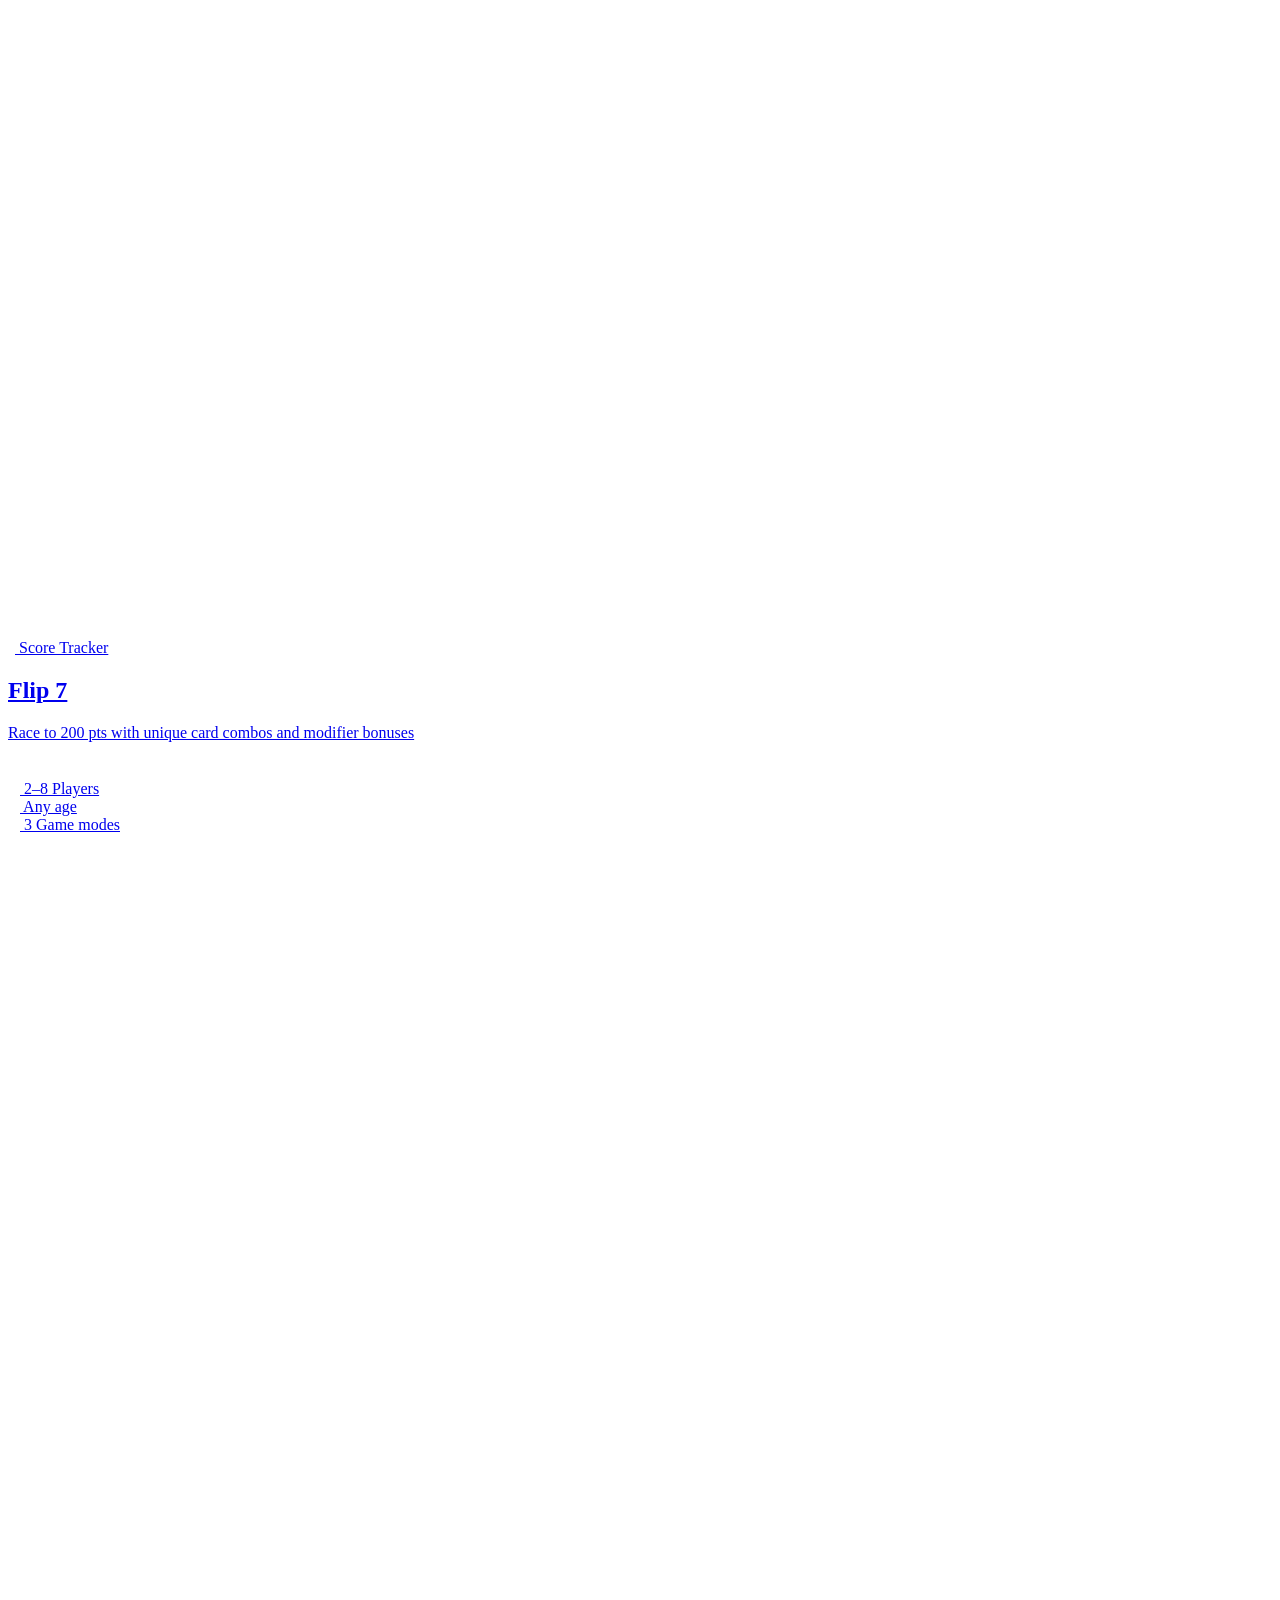
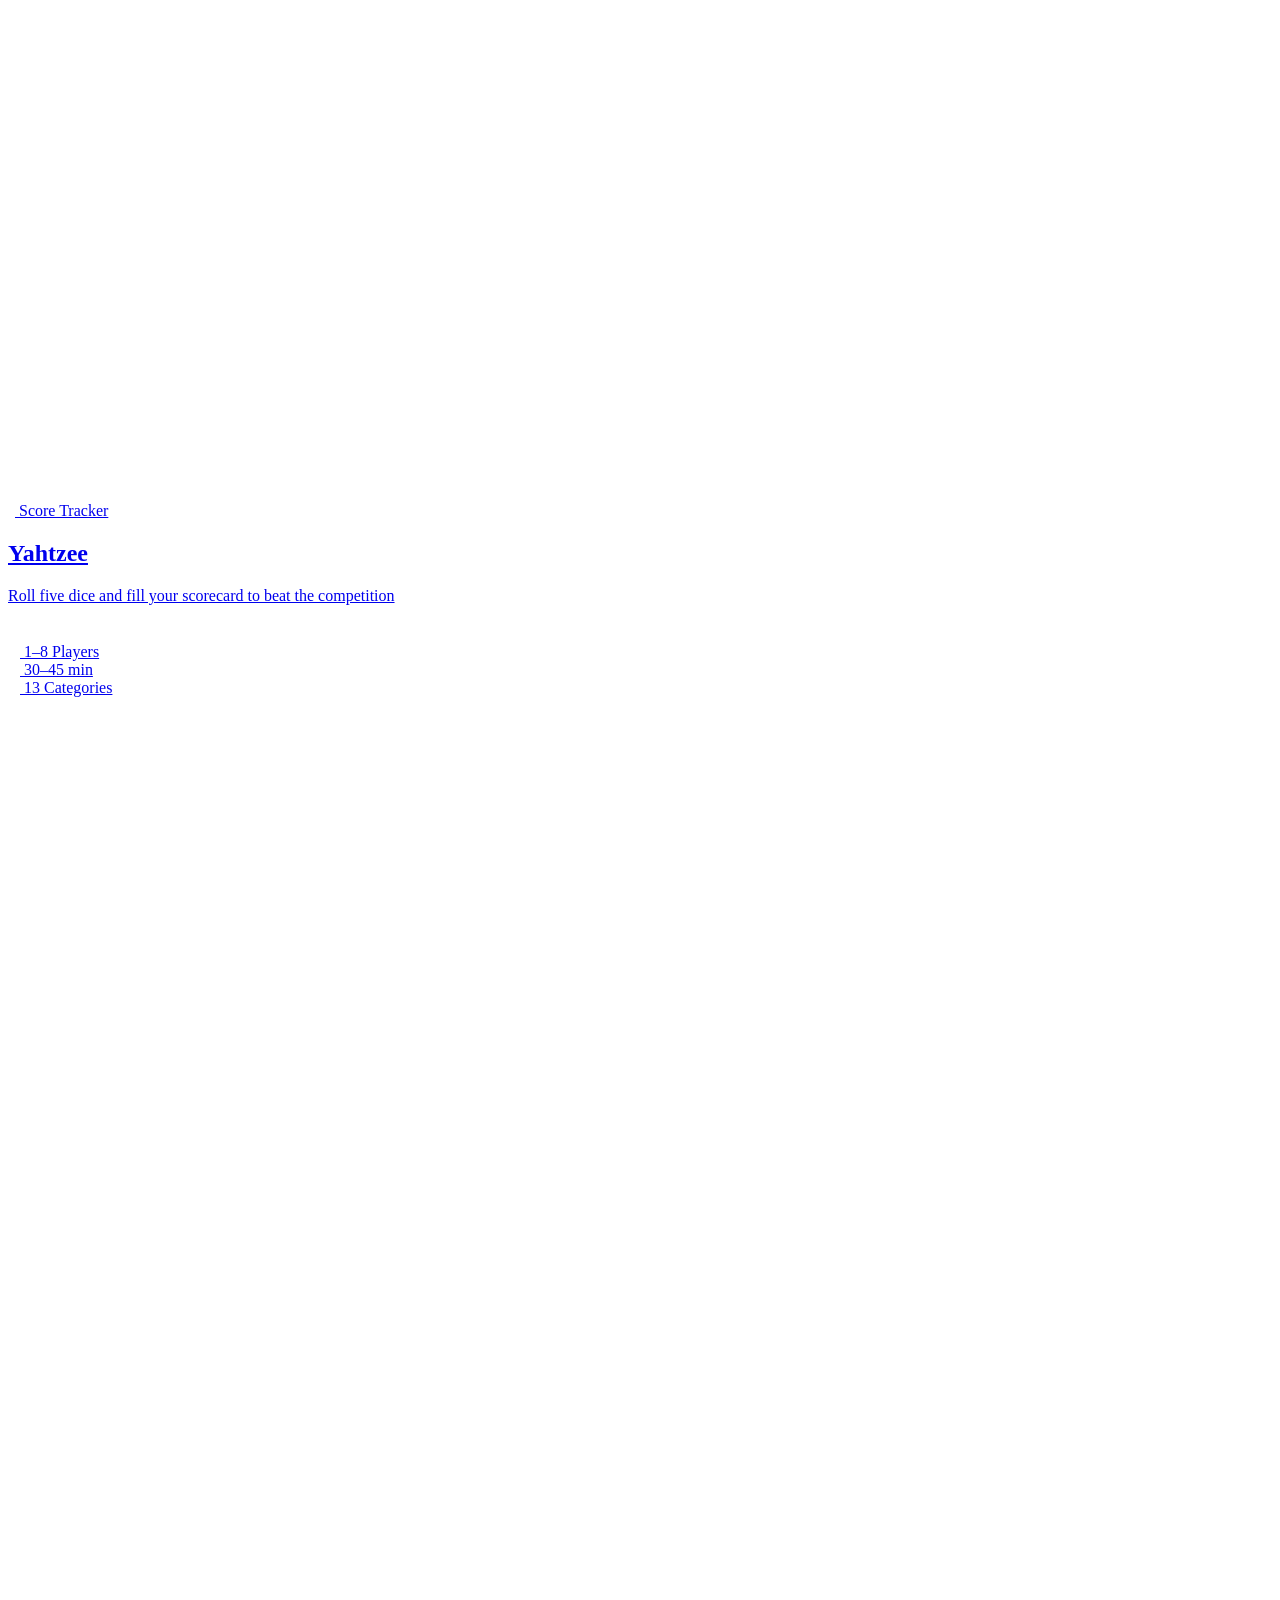
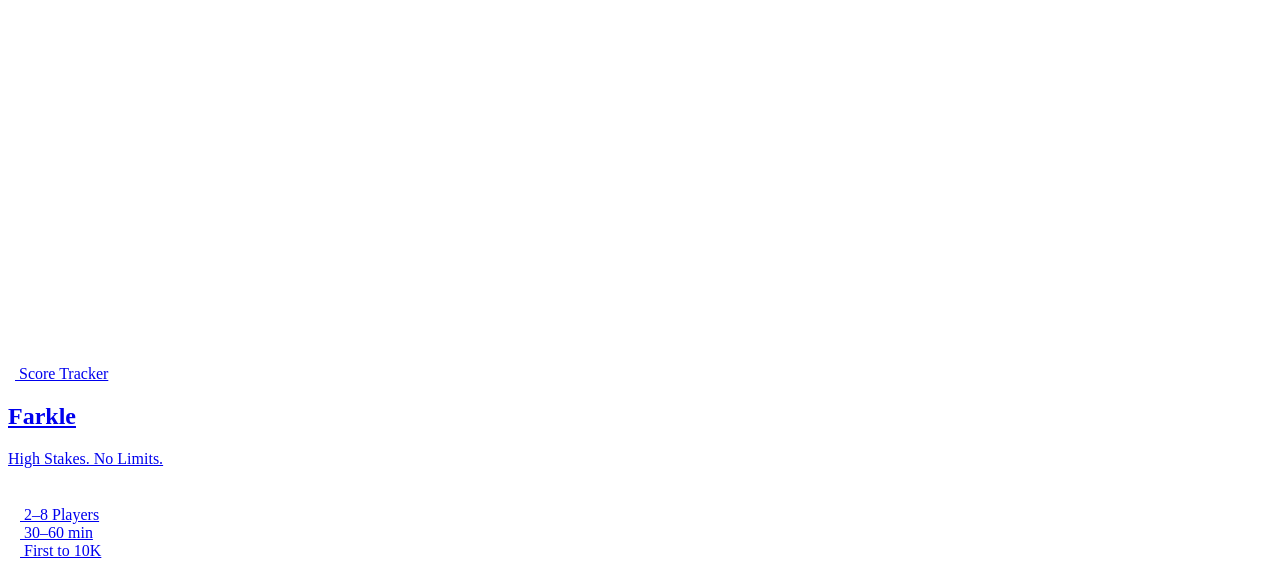
==== commit e20a1967: "Add files via upload" ====
--- a/index.html
+++ b/index.html
@@ -25,9 +25,9 @@
       <a href="index.html" class="tl-logo" aria-label="Board Sauce Home">Board Sauce</a>
       <div class="tl-nav-links">
         <a href="index.html" class="active" aria-current="page">Home</a>
-        <a href="flip7.html">Flip 7</a>
-        <a href="yahtzee.html">Yahtzee</a>
-        <a href="farkle.html">Farkle</a>
+        <a href="game/flip7.html">Flip 7</a>
+        <a href="game/yahtzee.html">Yahtzee</a>
+        <a href="game/farkle.html">Farkle</a>
       </div>
       <button class="tl-hamburger" onclick="toggleNav()" aria-label="Toggle navigation menu" aria-expanded="false">
         <svg class="tl-icon-open" width="20" height="14" viewBox="0 0 20 14" fill="none" aria-hidden="true">
@@ -42,9 +42,9 @@
     </div>
     <div class="tl-mobile-menu" role="menu">
       <a href="index.html" class="active" role="menuitem" aria-current="page">Home</a>
-      <a href="flip7.html" role="menuitem">Flip 7</a>
-      <a href="yahtzee.html" role="menuitem">Yahtzee</a>
-      <a href="farkle.html" role="menuitem">Farkle</a>
+      <a href="game/flip7.html" role="menuitem">Flip 7</a>
+      <a href="game/yahtzee.html" role="menuitem">Yahtzee</a>
+      <a href="game/farkle.html" role="menuitem">Farkle</a>
     </div>
   </nav>
 
@@ -113,7 +113,7 @@
       <div class="games-grid">
 
         <!-- Flip 7 -->
-        <a href="flip7.html" class="game-card" aria-label="Open Flip 7 score tracker">
+        <a href="game/flip7.html" class="game-card" aria-label="Open Flip 7 score tracker">
           <div class="card-sheen" aria-hidden="true"></div>
 
           <div class="card-body">
@@ -179,7 +179,7 @@
         </a>
 
         <!-- Yahtzee -->
-        <a href="yahtzee.html" class="game-card game-card--yah" aria-label="Open Yahtzee score tracker">
+        <a href="game/yahtzee.html" class="game-card game-card--yah" aria-label="Open Yahtzee score tracker">
           <div class="card-sheen" aria-hidden="true"></div>
 
           <div class="card-body">
@@ -245,7 +245,7 @@
         </a>
 
         <!-- Farkle -->
-        <a href="farkle.html" class="game-card game-card--fk" aria-label="Open Farkle score tracker">
+        <a href="game/farkle.html" class="game-card game-card--fk" aria-label="Open Farkle score tracker">
           <div class="card-sheen" aria-hidden="true"></div>
 
           <div class="card-body">
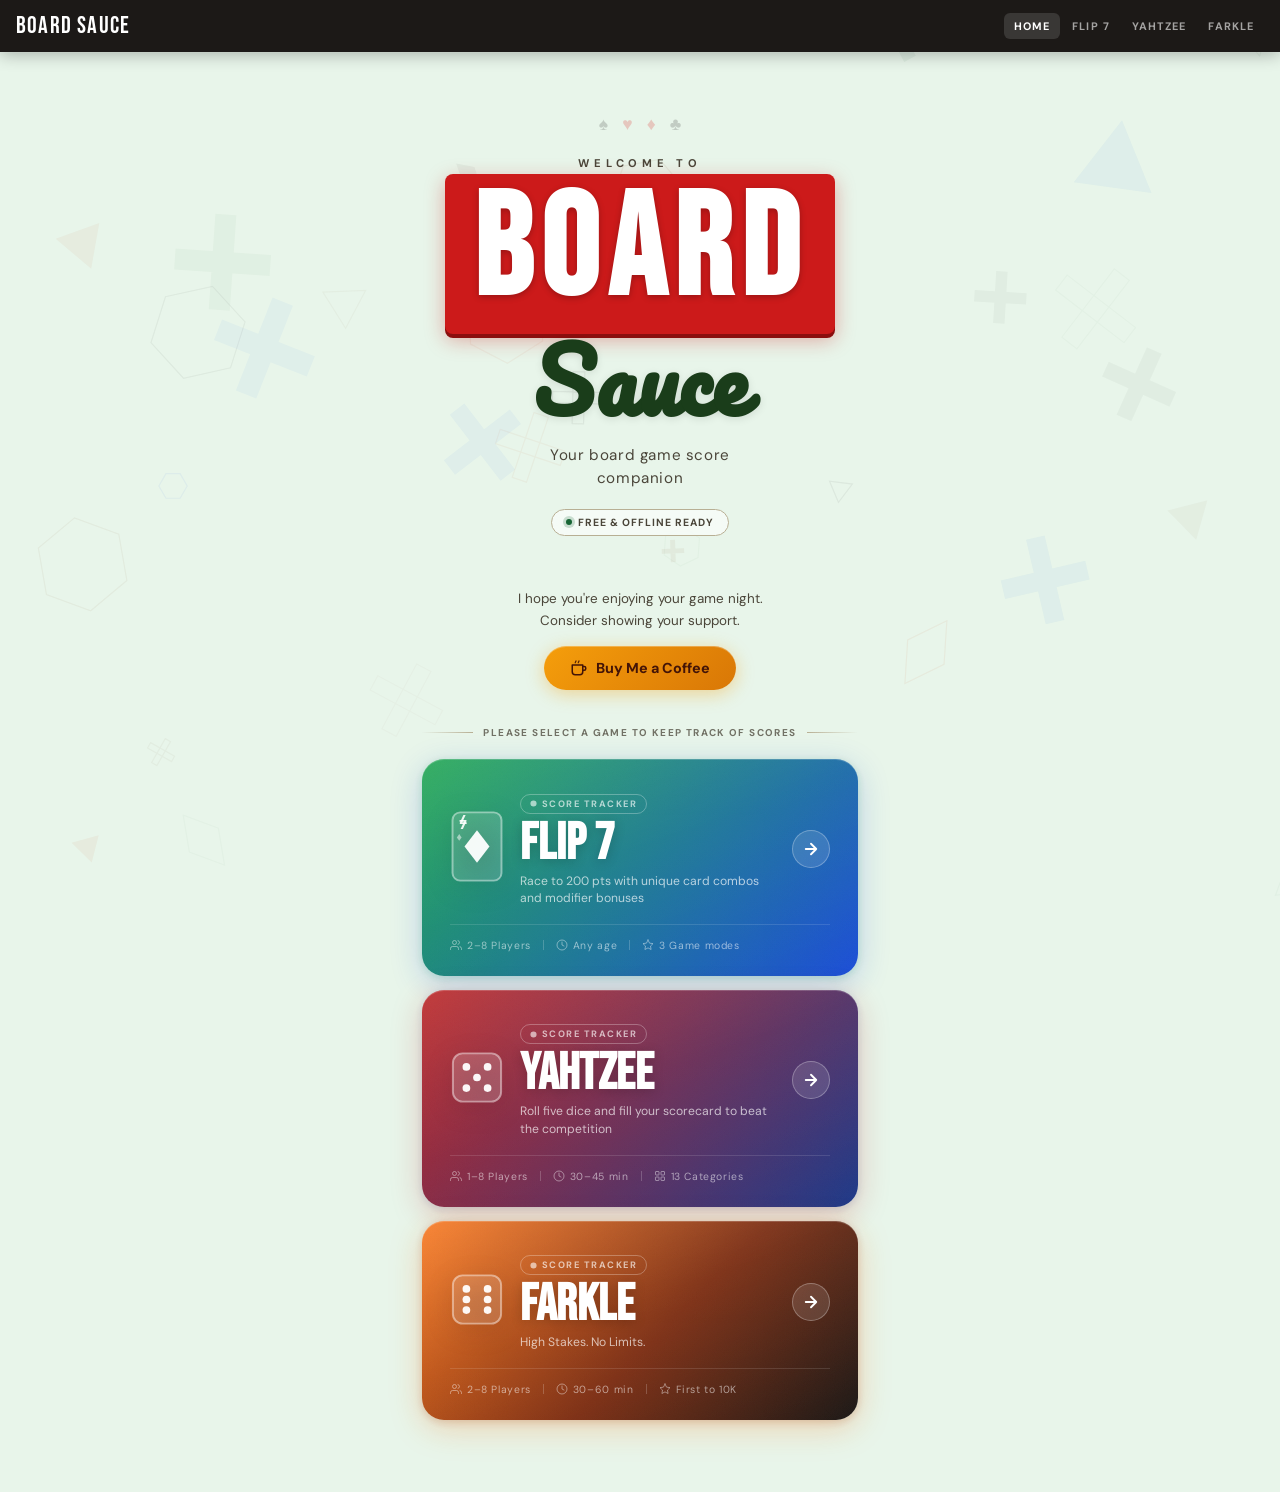
==== commit 7d611feb: "Update index.html added iOS icon" ====
--- a/index.html
+++ b/index.html
@@ -5,6 +5,12 @@
   <meta name="viewport" content="width=device-width, initial-scale=1.0, viewport-fit=cover" />
   <title>Board Sauce — Card Game Score Tracker</title>
 
+  <!-- iOS icon for homescreen -->
+  <link rel="apple-touch-icon" href="icon-512.png">
+  <meta name="apple-mobile-web-app-title" content="BoardSauce by John L">
+  <meta name="apple-mobile-web-app-capable" content="yes">
+  <meta name="apple-mobile-web-app-status-bar-style" content="black-translucent">
+  
   <meta name="description" content="Track scores for your favourite card games. Free, fast, and works offline.">
   <meta name="apple-mobile-web-app-capable" content="yes">
   <meta name="apple-mobile-web-app-status-bar-style" content="default">
--- a/css/styles.css
+++ b/css/styles.css
@@ -0,0 +1,156 @@
+:root {
+  --bg: #e6e0cc;
+  --card-body: #f7f1e0;
+  --text: #1a1a1a;
+  --surface: #ece5d3;
+  --border: #b8af94;
+  --muted: #4a4539;
+  --accent-blue: #2563eb;
+  --accent-green: #166534;
+  --gold: #713f12;
+  --max-w: 500px;
+}
+
+* { box-sizing: border-box; margin: 0; padding: 0; -webkit-tap-highlight-color: transparent; }
+
+body {
+  background-color: var(--bg);
+  color: var(--text);
+  font-family: 'DM Sans', sans-serif;
+  height: 100vh;
+  height: 100svh;
+  width: 100vw;
+  overflow: hidden;
+  display: flex;
+  flex-direction: column;
+  align-items: center;
+  position: relative;
+  overscroll-behavior: none;
+}
+
+.content-width {
+  width: 100%;
+  max-width: var(--max-w);
+  display: flex;
+  flex-direction: column;
+  height: 100%;
+  overflow: hidden;
+  z-index: 2;
+  position: relative;
+}
+
+/* --- CONSTRAINED FIREWORKS (iOS FIX) --- */
+.fireworks-layer {
+  position: absolute;
+  top: 0;
+  left: 0;
+  width: 100%;
+  height: 100%;
+  pointer-events: none;
+  z-index: 9999;
+  contain: layout paint;
+  touch-action: none;
+  overflow: hidden;
+  visibility: hidden;
+}
+
+body.has-winner .fireworks-layer { visibility: visible; }
+
+@keyframes firework {
+  0% { transform: translateY(95vh) scale(0.2); opacity: 1; }
+  30% { opacity: 1; }
+  100% { transform: translateY(var(--y)) scale(var(--s)); opacity: 0; }
+}
+
+.firework, .firework::before, .firework::after {
+  content: "";
+  position: absolute;
+  top: 0;
+  width: 3.5vmin;
+  aspect-ratio: 1;
+  background:
+    radial-gradient(circle, #fff 0.1vmin, #0000 0) 10% 10%,
+    radial-gradient(circle, var(--gold) 0.3vmin, #0000 0) 50% 0%,
+    radial-gradient(circle, var(--accent-green) 0.1vmin, #0000 0) 0% 50%,
+    radial-gradient(circle, var(--accent-blue) 0.4vmin, #0000 0) 90% 20%,
+    radial-gradient(circle, #fff 0.05vmin, #0000 0) 80% 90%,
+    radial-gradient(circle, var(--gold) 0.2vmin, #0000 0) 95% 70%,
+    radial-gradient(circle, var(--accent-green) 0.15vmin, #0000 0) 20% 80%,
+    radial-gradient(circle, #fff 0.25vmin, #0000 0) 40% 40%;
+  background-size: 0.5vmin 0.5vmin;
+  background-repeat: no-repeat;
+}
+
+body.has-winner .firework, .firework::before, .firework::after {
+  animation: firework var(--d) infinite ease-out;
+}
+
+.firework:nth-child(1) { left: 10%; --y: 18vh; --s: 5; --d: 1.6s; }
+.firework:nth-child(2) { left: 85%; --y: 28vh; --s: 3.5; --d: 2.2s; animation-delay: -0.4s; }
+.firework:nth-child(3) { left: 45%; --y: 12vh; --s: 7; --d: 1.9s; animation-delay: -1.2s; }
+.firework:nth-child(4) { left: 25%; --y: 35vh; --s: 4.5; --d: 2.5s; animation-delay: -0.8s; }
+.firework:nth-child(5) { left: 92%; --y: 42vh; --s: 6; --d: 2.0s; animation-delay: -1.5s; }
+
+.firework::before { transform: rotate(120deg); }
+.firework::after { transform: rotate(240deg); }
+
+/* SETUP SCREEN */
+#setup-screen { padding: 40px 24px; flex: 1; display: flex; flex-direction: column; width: 100%; overflow-y: auto; z-index: 10; }
+h1 { font-family: 'Bebas Neue'; font-size: 5rem; text-align: center; margin-bottom: 25px; line-height: 1; }
+.mode-grid { display: grid; grid-template-columns: 1fr 1fr 1fr; gap: 10px; margin-bottom: 20px; }
+.mode-btn { background: var(--surface); border: 2px solid var(--border); color: var(--muted); padding: 15px 5px; border-radius: 12px; text-align: center; font-size: 0.75rem; font-weight: bold; cursor: pointer; text-transform: uppercase; }
+.mode-btn.selected { border-color: var(--text); color: var(--text); background: #fff; }
+
+#player-list { margin-bottom: 10px; }
+.player-row { display: flex; gap: 8px; margin-bottom: 8px; align-items: center; }
+.player-row input { flex: 1; background: #fff; border: 2px solid var(--border); color: var(--text); padding: 14px; border-radius: 10px; font-size: 16px; font-weight: bold; }
+.del-btn { background: #fee2e2; border: 2px solid #f87171; color: #991b1b; padding: 12px; border-radius: 10px; cursor: pointer; }
+.add-player-link { background: none; border: none; color: var(--accent-blue); font-weight: bold; font-size: 0.9rem; cursor: pointer; text-decoration: underline; margin-bottom: 25px; text-align: left; }
+.primary-btn { width: 100%; padding: 20px; background: var(--text); border: none; border-radius: 16px; color: #fff; font-family: 'Bebas Neue'; font-size: 2rem; cursor: pointer; text-transform: uppercase; }
+
+/* GAME SCREEN */
+#game-screen { display: none; flex-direction: column; height: 100%; width: 100%; overflow: hidden; z-index: 10; position: relative; }
+.header { padding: 12px 15px; display: flex; justify-content: space-between; align-items: center; background: var(--card-body); border-bottom: 2px solid var(--border); padding-top: max(12px, env(safe-area-inset-top)); }
+.header-btn { background:none; border:none; font-weight:bold; cursor:pointer; font-size: 0.75rem; text-transform: uppercase; }
+#mode-title { font-family: 'Bebas Neue'; font-size: 1.8rem; }
+
+.table-container { flex: 1; min-height: 0; overflow-y: auto; padding: 8px 15px; background: transparent; }
+table { width: 100%; border-collapse: collapse; background: #fff; border-radius: 12px; border: 2px solid var(--border); }
+th { background: var(--surface); color: var(--muted); font-size: 0.6rem; text-transform: uppercase; padding: 8px; position: sticky; top: 0; z-index: 2; }
+td { text-align: center; padding: 10px 4px; border-bottom: 1px solid var(--surface); font-weight: bold; font-size: 0.8rem; cursor: pointer; }
+.row-active { background: #fdf2d8; }
+.cell-editing { outline: 3px solid var(--accent-blue); outline-offset: -3px; background: #eff6ff !important; }
+
+.winner-row td:first-child { border: 3px solid #22c55e !important; border-radius: 8px; background: #f0fdf4 !important; }
+.f7-count { color: var(--accent-green); font-size: 0.65rem; display: block; }
+.f7-tag { color: var(--accent-green); font-size: 0.65rem; font-weight: normal; }
+
+.controls { padding: 10px 15px; background: var(--card-body); border-top: 2px solid var(--border); border-radius: 20px 20px 0 0; padding-bottom: calc(10px + env(safe-area-inset-bottom)); }
+.current-info { display:flex; justify-content:space-between; align-items: baseline; margin-bottom: 4px; }
+.active-name { font-family: 'Bebas Neue'; font-size: 1.5rem; }
+.active-score { font-family: 'Bebas Neue'; font-size: 1.8rem; color: var(--accent-blue); }
+
+.grid { display: grid; grid-template-columns: repeat(7, 1fr); gap: 4px; margin-bottom: 8px; }
+.btn-num { aspect-ratio: 1; border: 2.5px solid currentColor; background: #fff; border-radius: 8px; font-family: 'Bebas Neue'; font-size: 1.1rem; cursor: pointer; transition: opacity 0.2s; }
+.btn-num.disabled { opacity: 0.15; cursor: not-allowed; }
+.btn-num.selected { background: var(--accent-green) !important; color: #fff !important; border-color: var(--accent-green) !important; opacity: 1 !important; }
+
+/* --- COLOR PALETTE --- */
+.btn-num[data-n="0"] { color: #94a3b8; } .btn-num[data-n="1"] { color: #64748b; }
+.btn-num[data-n="2"] { color: #849101; } .btn-num[data-n="3"] { color: #be123c; }
+.btn-num[data-n="4"] { color: #0891b2; } .btn-num[data-n="5"] { color: #15803d; }
+.btn-num[data-n="6"] { color: #7e22ce; } .btn-num[data-n="7"] { color: #c2410c; }
+.btn-num[data-n="8"] { color: #166534; } .btn-num[data-n="9"] { color: #92400e; }
+.btn-num[data-n="10"]{ color: #b91c1c; } .btn-num[data-n="11"]{ color: #1e40af; }
+.btn-num[data-n="12"]{ color: #78350f; } .btn-num[data-n="13"]{ color: #1d4ed8; }
+
+.mods-row { display: flex; gap: 5px; overflow-x: auto; scrollbar-width: none; margin-bottom: 8px; }
+.btn-mod { padding: 8px 12px; background: #fff; border: 2px solid var(--border); border-radius: 8px; font-weight: bold; cursor: pointer; font-size: 0.75rem; white-space: nowrap; }
+.btn-mod.active { background: var(--accent-green); color: #fff; border-color: var(--accent-green); }
+
+.actions { display: grid; grid-template-columns: 1fr 1fr; gap: 8px; }
+.btn-action { padding: 10px; border-radius: 10px; font-weight: bold; cursor: pointer; font-family: 'Bebas Neue'; font-size: 1.1rem; }
+.bust { background: #fee2e2; color: #991b1b; border: 2px solid #f87171; }
+.stay { background: #dcfce7; color: #166534; border: 2px solid #4ade80; }
+#live-save-btn { padding: 15px; margin-bottom: 8px; background: var(--accent-blue); border: none; border-radius: 12px; color: #fff; font-family: 'Bebas Neue'; font-size: 1.5rem; cursor: pointer; width: 100%; }
+#live-save-btn.winner-state { background: #166534; }
--- a/css/nav.css
+++ b/css/nav.css
@@ -0,0 +1,134 @@
+/* ── The Tally Lab — Shared Navigation ──────────────────────── */
+:root {
+  --tl-nav-h: 52px;
+  --tl-nav-bg: #1c1917;
+}
+
+/* Push all page content below the fixed bar */
+body {
+  padding-top: calc(var(--tl-nav-h) + env(safe-area-inset-top));
+}
+
+/* ── Bar structure ───────────────────────────────────────────── */
+.tl-nav {
+  position: fixed;
+  top: 0;
+  left: 0;
+  right: 0;
+  z-index: 999;
+  background: var(--tl-nav-bg);
+  box-shadow: 0 1px 0 rgba(255,255,255,0.06), 0 2px 16px rgba(0,0,0,0.3);
+  /* safe-area padding so content sits below notch */
+  padding-top: env(safe-area-inset-top);
+}
+
+.tl-nav-inner {
+  height: var(--tl-nav-h);
+  display: flex;
+  align-items: center;
+  justify-content: space-between;
+  padding: 0 16px;
+  gap: 12px;
+}
+
+/* ── Logo ────────────────────────────────────────────────────── */
+.tl-logo {
+  font-family: 'Bebas Neue', cursive;
+  font-size: 1.5rem;
+  color: #ffffff;
+  text-decoration: none;
+  letter-spacing: 0.05em;
+  line-height: 1;
+  flex-shrink: 0;
+  white-space: nowrap;
+  transition: opacity 0.15s;
+}
+
+.tl-logo:hover { opacity: 0.8; }
+
+/* ── Desktop links ───────────────────────────────────────────── */
+.tl-nav-links {
+  display: flex;
+  align-items: center;
+  gap: 2px;
+}
+
+.tl-nav-links a {
+  font-family: 'DM Sans', sans-serif;
+  font-size: 0.68rem;
+  font-weight: 700;
+  text-transform: uppercase;
+  letter-spacing: 0.1em;
+  color: rgba(255, 255, 255, 0.6);
+  text-decoration: none;
+  padding: 6px 10px;
+  border-radius: 6px;
+  white-space: nowrap;
+  transition: color 0.15s, background 0.15s;
+}
+
+.tl-nav-links a:hover  { color: #fff; background: rgba(255,255,255,0.1); }
+.tl-nav-links a.active { color: #fff; background: rgba(255,255,255,0.13); }
+
+/* ── Hamburger button ────────────────────────────────────────── */
+.tl-hamburger {
+  display: none;
+  align-items: center;
+  justify-content: center;
+  width: 38px;
+  height: 38px;
+  background: none;
+  border: 1px solid rgba(255,255,255,0.12);
+  border-radius: 8px;
+  color: rgba(255,255,255,0.8);
+  cursor: pointer;
+  flex-shrink: 0;
+  transition: background 0.15s, color 0.15s;
+}
+
+.tl-hamburger:hover { background: rgba(255,255,255,0.1); color: #fff; }
+
+/* Icon swap on open */
+.tl-icon-open  { display: block; }
+.tl-icon-close { display: none;  }
+
+.tl-nav.menu-open .tl-icon-open  { display: none;  }
+.tl-nav.menu-open .tl-icon-close { display: block; }
+
+/* ── Mobile dropdown ─────────────────────────────────────────── */
+.tl-mobile-menu {
+  display: none;
+  flex-direction: column;
+  background: #141210;
+  border-top: 1px solid rgba(255,255,255,0.07);
+  padding: 4px 0 8px;
+}
+
+.tl-nav.menu-open .tl-mobile-menu { display: flex; }
+
+.tl-mobile-menu a {
+  font-family: 'DM Sans', sans-serif;
+  font-size: 0.85rem;
+  font-weight: 700;
+  text-transform: uppercase;
+  letter-spacing: 0.1em;
+  color: rgba(255,255,255,0.65);
+  text-decoration: none;
+  padding: 13px 20px;
+  border-left: 3px solid transparent;
+  transition: background 0.12s, color 0.12s, border-color 0.12s;
+}
+
+.tl-mobile-menu a:hover  { background: rgba(255,255,255,0.05); color: #fff; }
+.tl-mobile-menu a.active { color: #fff; border-left-color: rgba(255,255,255,0.5); }
+
+/* ── Breakpoint: ≤ 560px → hamburger ────────────────────────── */
+@media (max-width: 560px) {
+  .tl-nav-links { display: none; }
+  .tl-hamburger { display: flex; }
+}
+
+/* Prevent desktop dropdown from ever showing */
+@media (min-width: 561px) {
+  .tl-mobile-menu { display: none !important; }
+}
--- a/css/home.css
+++ b/css/home.css
@@ -0,0 +1,583 @@
+/* ── Homepage overrides (styles.css sets overflow:hidden + height:100vh) ── */
+:root {
+  --bg: #e8f5ea;
+}
+
+body {
+  height: auto;
+  min-height: 100svh;
+  overflow-x: hidden;
+  overflow-y: auto;
+  background-color: #e8f5ea;
+  /* nav.css sets padding-top — keep it, just ensure scroll is allowed */
+}
+
+/* ── Background canvas ── */
+#bg-canvas {
+  position: fixed;
+  inset: 0;
+  width: 100%;
+  height: 100%;
+  pointer-events: none;
+  z-index: 0;
+}
+
+/* ── Page wrapper ── */
+.home-wrapper {
+  position: relative;
+  z-index: 1;
+  min-height: 100svh;
+  display: flex;
+  flex-direction: column;
+  align-items: center;
+  width: 100%;
+}
+
+/* ─────────────────────────────────────────
+   HERO
+───────────────────────────────────────── */
+.hero {
+  flex: 1;
+  display: flex;
+  flex-direction: column;
+  align-items: center;
+  justify-content: center;
+  text-align: center;
+  padding: 56px 24px 48px;
+  width: 100%;
+  max-width: var(--max-w);
+  min-height: 52vh;
+}
+
+/* Decorative suit icons */
+.hero-suits {
+  display: flex;
+  gap: 14px;
+  margin-bottom: 22px;
+}
+
+.hero-suits span {
+  font-size: 1.1rem;
+  line-height: 1;
+  transition: opacity 0.3s;
+}
+
+.hero-suits span:nth-child(1),
+.hero-suits span:nth-child(4) {
+  color: var(--text);
+  opacity: 0.18;
+}
+
+.hero-suits span:nth-child(2),
+.hero-suits span:nth-child(3) {
+  color: #dc2626;
+  opacity: 0.22;
+}
+
+/* Eyebrow label */
+.hero-eyebrow {
+  font-family: 'DM Sans', sans-serif;
+  font-size: 0.7rem;
+  font-weight: 700;
+  text-transform: uppercase;
+  letter-spacing: 0.42em;
+  color: var(--muted);
+  margin-bottom: 4px;
+}
+
+/* Big gradient title — "The Tally Lab" is wider than "Pip & Pad",
+   so clamp is set tighter to stay on one line at 375 px */
+.hero-title {
+  font-family: 'Bebas Neue', cursive;
+  font-size: clamp(2.9rem, 11.5vw, 8.5rem);
+  line-height: 0.88;
+  letter-spacing: 0.03em;
+  margin-bottom: 20px;
+  background: linear-gradient(
+    135deg,
+    #c2410c 0%,
+    #1d4ed8 45%,
+    #166534 100%
+  );
+  -webkit-background-clip: text;
+  -webkit-text-fill-color: transparent;
+  background-clip: text;
+  filter: drop-shadow(0 4px 24px rgba(29, 78, 216, 0.12));
+}
+
+/* ── Board Sauce Monopoly-style logo ── */
+.hero-logo {
+  display: flex;
+  flex-direction: column;
+  align-items: center;
+  gap: 2px;
+  margin-bottom: 20px;
+  line-height: 1;
+}
+
+.hero-logo-board {
+  display: block;
+  font-family: 'Bebas Neue', cursive;
+  font-size: clamp(3.4rem, 13vw, 9rem);
+  letter-spacing: 0.06em;
+  color: #ffffff;
+  background: #cc1a1a;
+  padding: 6px 28px 10px;
+  border-radius: 8px;
+  line-height: 1;
+  box-shadow:
+    0 4px 0 #8b0e0e,
+    0 6px 20px rgba(204, 26, 26, 0.35);
+  text-shadow: 0 2px 6px rgba(0, 0, 0, 0.25);
+}
+
+.hero-logo-sauce {
+  display: block;
+  font-family: 'Pacifico', cursive;
+  font-size: clamp(2rem, 8vw, 5.5rem);
+  color: #1a3d1a;
+  letter-spacing: 0.01em;
+  text-shadow: 0 2px 8px rgba(0, 0, 0, 0.1);
+}
+
+/* Tagline */
+.hero-tagline {
+  font-family: 'DM Sans', sans-serif;
+  font-size: clamp(0.8rem, 2.2vw, 0.95rem);
+  color: var(--muted);
+  letter-spacing: 0.04em;
+  max-width: 260px;
+  line-height: 1.55;
+}
+
+/* Pill badge under tagline */
+.hero-badge {
+  display: inline-flex;
+  align-items: center;
+  gap: 6px;
+  margin-top: 18px;
+  padding: 6px 14px;
+  border-radius: 999px;
+  background: rgba(255, 255, 255, 0.55);
+  border: 1.5px solid var(--border);
+  font-size: 0.65rem;
+  font-weight: 700;
+  text-transform: uppercase;
+  letter-spacing: 0.1em;
+  color: var(--muted);
+  backdrop-filter: blur(8px);
+  -webkit-backdrop-filter: blur(8px);
+}
+
+.hero-badge-dot {
+  width: 6px;
+  height: 6px;
+  border-radius: 50%;
+  background: var(--accent-green);
+  box-shadow: 0 0 0 3px rgba(22, 101, 52, 0.2);
+  animation: pulse-dot 2s ease infinite;
+}
+
+@keyframes pulse-dot {
+  0%, 100% { box-shadow: 0 0 0 3px rgba(22, 101, 52, 0.2); }
+  50%       { box-shadow: 0 0 0 6px rgba(22, 101, 52, 0.08); }
+}
+
+/* ─────────────────────────────────────────
+   GAMES SECTION
+───────────────────────────────────────── */
+.games-section {
+  width: 100%;
+  max-width: var(--max-w);
+  padding: 0 20px 64px;
+  display: flex;
+  flex-direction: column;
+  align-items: center;
+  gap: 20px;
+}
+
+/* Divider row with label */
+.games-header {
+  display: flex;
+  align-items: center;
+  gap: 10px;
+  width: 100%;
+}
+
+.games-header::before,
+.games-header::after {
+  content: '';
+  flex: 1;
+  height: 1px;
+  background: linear-gradient(to right, transparent, var(--border));
+}
+
+.games-header::after {
+  background: linear-gradient(to left, transparent, var(--border));
+}
+
+.games-label {
+  font-family: 'DM Sans', sans-serif;
+  font-size: 0.62rem;
+  font-weight: 700;
+  color: var(--muted);
+  text-transform: uppercase;
+  letter-spacing: 0.14em;
+  white-space: nowrap;
+  text-align: center;
+  opacity: 0.75;
+}
+
+.games-grid {
+  width: 100%;
+  display: flex;
+  flex-direction: column;
+  align-items: stretch;
+  gap: 14px;
+}
+
+/* ─────────────────────────────────────────
+   GAME CARD
+───────────────────────────────────────── */
+.game-card {
+  display: block;
+  position: relative;
+  overflow: hidden;
+  text-decoration: none;
+  border-radius: 22px;
+  background: linear-gradient(135deg, #16a34a 0%, #1d4ed8 100%);
+  padding: 26px 22px 20px;
+  width: 100%;
+  cursor: pointer;
+  transition:
+    transform 0.3s cubic-bezier(0.34, 1.56, 0.64, 1),
+    box-shadow 0.3s ease;
+  box-shadow:
+    0 8px 32px rgba(29, 78, 216, 0.22),
+    0 2px 8px rgba(22, 163, 74, 0.18),
+    inset 0 1px 0 rgba(255, 255, 255, 0.18);
+}
+
+/* Top glass highlight */
+.game-card::before {
+  content: '';
+  position: absolute;
+  inset: 0;
+  background: linear-gradient(
+    160deg,
+    rgba(255, 255, 255, 0.14) 0%,
+    rgba(255, 255, 255, 0.04) 45%,
+    transparent 100%
+  );
+  pointer-events: none;
+  z-index: 0;
+  border-radius: inherit;
+}
+
+/* Gradient noise texture overlay */
+.game-card::after {
+  content: '';
+  position: absolute;
+  inset: 0;
+  border-radius: inherit;
+  background-image: url("data:image/svg+xml,%3Csvg viewBox='0 0 200 200' xmlns='http://www.w3.org/2000/svg'%3E%3Cfilter id='n'%3E%3CfeTurbulence type='fractalNoise' baseFrequency='0.9' numOctaves='4' stitchTiles='stitch'/%3E%3C/filter%3E%3Crect width='100%25' height='100%25' filter='url(%23n)' opacity='0.04'/%3E%3C/svg%3E");
+  opacity: 0.5;
+  pointer-events: none;
+  z-index: 0;
+}
+
+.game-card:hover {
+  transform: translateY(-7px) scale(1.012);
+  box-shadow:
+    0 28px 70px rgba(29, 78, 216, 0.38),
+    0 10px 28px rgba(22, 163, 74, 0.22),
+    inset 0 1px 0 rgba(255, 255, 255, 0.22);
+}
+
+.game-card:focus-visible {
+  outline: 3px solid var(--accent-blue);
+  outline-offset: 4px;
+}
+
+/* Moving sheen on hover */
+.card-sheen {
+  position: absolute;
+  top: 0;
+  left: -65%;
+  width: 55%;
+  height: 100%;
+  background: linear-gradient(
+    to right,
+    transparent,
+    rgba(255, 255, 255, 0.13),
+    transparent
+  );
+  transform: skewX(-12deg);
+  pointer-events: none;
+  z-index: 3;
+  transition: none;
+}
+
+.game-card:hover .card-sheen {
+  left: 135%;
+  transition: left 0.7s ease;
+}
+
+/* ── Card inner layout ── */
+.card-body {
+  display: flex;
+  align-items: center;
+  gap: 16px;
+  position: relative;
+  z-index: 2;
+}
+
+.card-icon-wrap {
+  flex-shrink: 0;
+}
+
+.card-icon {
+  width: 46px;
+  height: 62px;
+  filter: drop-shadow(0 6px 14px rgba(0, 0, 0, 0.28));
+  transition: transform 0.3s cubic-bezier(0.34, 1.56, 0.64, 1);
+}
+
+.game-card:hover .card-icon {
+  transform: rotate(-6deg) scale(1.08);
+}
+
+.card-text {
+  flex: 1;
+  min-width: 0;
+}
+
+.card-badge {
+  display: inline-flex;
+  align-items: center;
+  gap: 5px;
+  font-family: 'DM Sans', sans-serif;
+  font-size: 0.58rem;
+  font-weight: 700;
+  text-transform: uppercase;
+  letter-spacing: 0.16em;
+  color: rgba(255, 255, 255, 0.65);
+  border: 1px solid rgba(255, 255, 255, 0.28);
+  padding: 3px 9px;
+  border-radius: 999px;
+  margin-bottom: 7px;
+}
+
+.card-name {
+  font-family: 'Bebas Neue', cursive;
+  font-size: 2.6rem;
+  color: white;
+  line-height: 0.9;
+  margin-bottom: 6px;
+  text-shadow: 0 2px 12px rgba(0, 0, 0, 0.2);
+}
+
+.card-desc {
+  font-family: 'DM Sans', sans-serif;
+  font-size: 0.76rem;
+  color: rgba(255, 255, 255, 0.68);
+  line-height: 1.45;
+}
+
+/* Arrow circle */
+.card-arrow {
+  flex-shrink: 0;
+  width: 38px;
+  height: 38px;
+  border-radius: 50%;
+  background: rgba(255, 255, 255, 0.12);
+  border: 1.5px solid rgba(255, 255, 255, 0.28);
+  display: flex;
+  align-items: center;
+  justify-content: center;
+  transition: background 0.2s ease, transform 0.25s cubic-bezier(0.34, 1.56, 0.64, 1);
+}
+
+.game-card:hover .card-arrow {
+  background: rgba(255, 255, 255, 0.24);
+  transform: translateX(4px);
+}
+
+/* Bottom metadata row */
+.card-meta {
+  display: flex;
+  align-items: center;
+  gap: 12px;
+  margin-top: 16px;
+  padding-top: 14px;
+  border-top: 1px solid rgba(255, 255, 255, 0.12);
+  position: relative;
+  z-index: 2;
+}
+
+.card-meta-item {
+  display: flex;
+  align-items: center;
+  gap: 5px;
+  font-family: 'DM Sans', sans-serif;
+  font-size: 0.65rem;
+  color: rgba(255, 255, 255, 0.55);
+  letter-spacing: 0.06em;
+}
+
+.card-meta-item svg {
+  opacity: 0.7;
+}
+
+.card-meta-divider {
+  width: 1px;
+  height: 10px;
+  background: rgba(255, 255, 255, 0.2);
+}
+
+/* ─────────────────────────────────────────
+   SUPPORT / BUY ME A COFFEE
+───────────────────────────────────────── */
+.support-section {
+  width: 100%;
+  max-width: var(--max-w);
+  padding: 0 24px 36px;
+  display: flex;
+  flex-direction: column;
+  align-items: center;
+  gap: 14px;
+  text-align: center;
+}
+
+.support-text {
+  font-family: 'DM Sans', sans-serif;
+  font-size: 0.84rem;
+  color: var(--muted);
+  line-height: 1.65;
+}
+
+.bmc-btn {
+  display: inline-flex;
+  align-items: center;
+  gap: 8px;
+  padding: 13px 26px;
+  background: linear-gradient(135deg, #f59e0b 0%, #d97706 100%);
+  color: #431407;
+  border-radius: 999px;
+  font-family: 'DM Sans', sans-serif;
+  font-size: 0.9rem;
+  font-weight: 700;
+  text-decoration: none;
+  white-space: nowrap;
+  box-shadow:
+    0 4px 18px rgba(245, 158, 11, 0.38),
+    inset 0 1px 0 rgba(255, 255, 255, 0.28);
+  transition:
+    transform 0.25s cubic-bezier(0.34, 1.56, 0.64, 1),
+    box-shadow 0.25s ease;
+}
+
+.bmc-btn:hover {
+  transform: translateY(-3px) scale(1.025);
+  box-shadow:
+    0 10px 32px rgba(245, 158, 11, 0.5),
+    inset 0 1px 0 rgba(255, 255, 255, 0.28);
+}
+
+.bmc-btn:active { transform: scale(0.97); }
+
+/* ── Yahtzee card: red → navy gradient ─────────────────────── */
+.game-card--yah {
+  background: linear-gradient(135deg, #b91c1c 0%, #1e3a8a 100%);
+  box-shadow:
+    0 8px 32px rgba(185, 28, 28, 0.22),
+    0 2px 8px rgba(30, 58, 138, 0.15),
+    inset 0 1px 0 rgba(255, 255, 255, 0.18);
+}
+
+.game-card--yah:hover {
+  box-shadow:
+    0 24px 64px rgba(185, 28, 28, 0.38),
+    0 8px 24px rgba(30, 58, 138, 0.22),
+    inset 0 1px 0 rgba(255, 255, 255, 0.22);
+}
+
+/* ── Farkle card: hot orange → deep charcoal ── */
+.game-card--fk {
+  background: linear-gradient(135deg, #f97316 0%, #7c2d12 55%, #1c1917 100%);
+  box-shadow:
+    0 8px 32px rgba(249, 115, 22, 0.28),
+    0 2px 8px rgba(124, 45, 18, 0.2),
+    inset 0 1px 0 rgba(255, 255, 255, 0.18);
+}
+
+.game-card--fk:hover {
+  box-shadow:
+    0 24px 64px rgba(249, 115, 22, 0.45),
+    0 8px 24px rgba(124, 45, 18, 0.25),
+    inset 0 1px 0 rgba(255, 255, 255, 0.22);
+}
+
+/* ─────────────────────────────────────────
+   REDUCED MOTION
+───────────────────────────────────────── */
+@media (prefers-reduced-motion: reduce) {
+  .game-card,
+  .card-sheen,
+  .card-arrow,
+  .card-icon,
+  .hero-badge-dot,
+  .bmc-btn {
+    transition: none;
+    animation: none;
+  }
+
+  .game-card:hover {
+    transform: none;
+    box-shadow:
+      0 8px 32px rgba(29, 78, 216, 0.22),
+      0 2px 8px rgba(22, 163, 74, 0.18),
+      inset 0 1px 0 rgba(255, 255, 255, 0.18);
+  }
+
+  .game-card:hover .card-icon {
+    transform: none;
+  }
+}
+
+/* ─────────────────────────────────────────
+   RESPONSIVE
+───────────────────────────────────────── */
+@media (min-width: 480px) {
+  .games-label {
+    white-space: nowrap;
+  }
+
+  .card-name {
+    font-size: 3rem;
+  }
+}
+
+@media (min-width: 768px) {
+  .hero {
+    min-height: 58vh;
+    padding: 64px 32px 52px;
+  }
+
+  .games-section {
+    padding: 0 32px 72px;
+  }
+
+  .game-card {
+    padding: 32px 28px 24px;
+  }
+
+  .card-icon {
+    width: 54px;
+    height: 73px;
+  }
+
+  .card-name {
+    font-size: 3.2rem;
+  }
+}
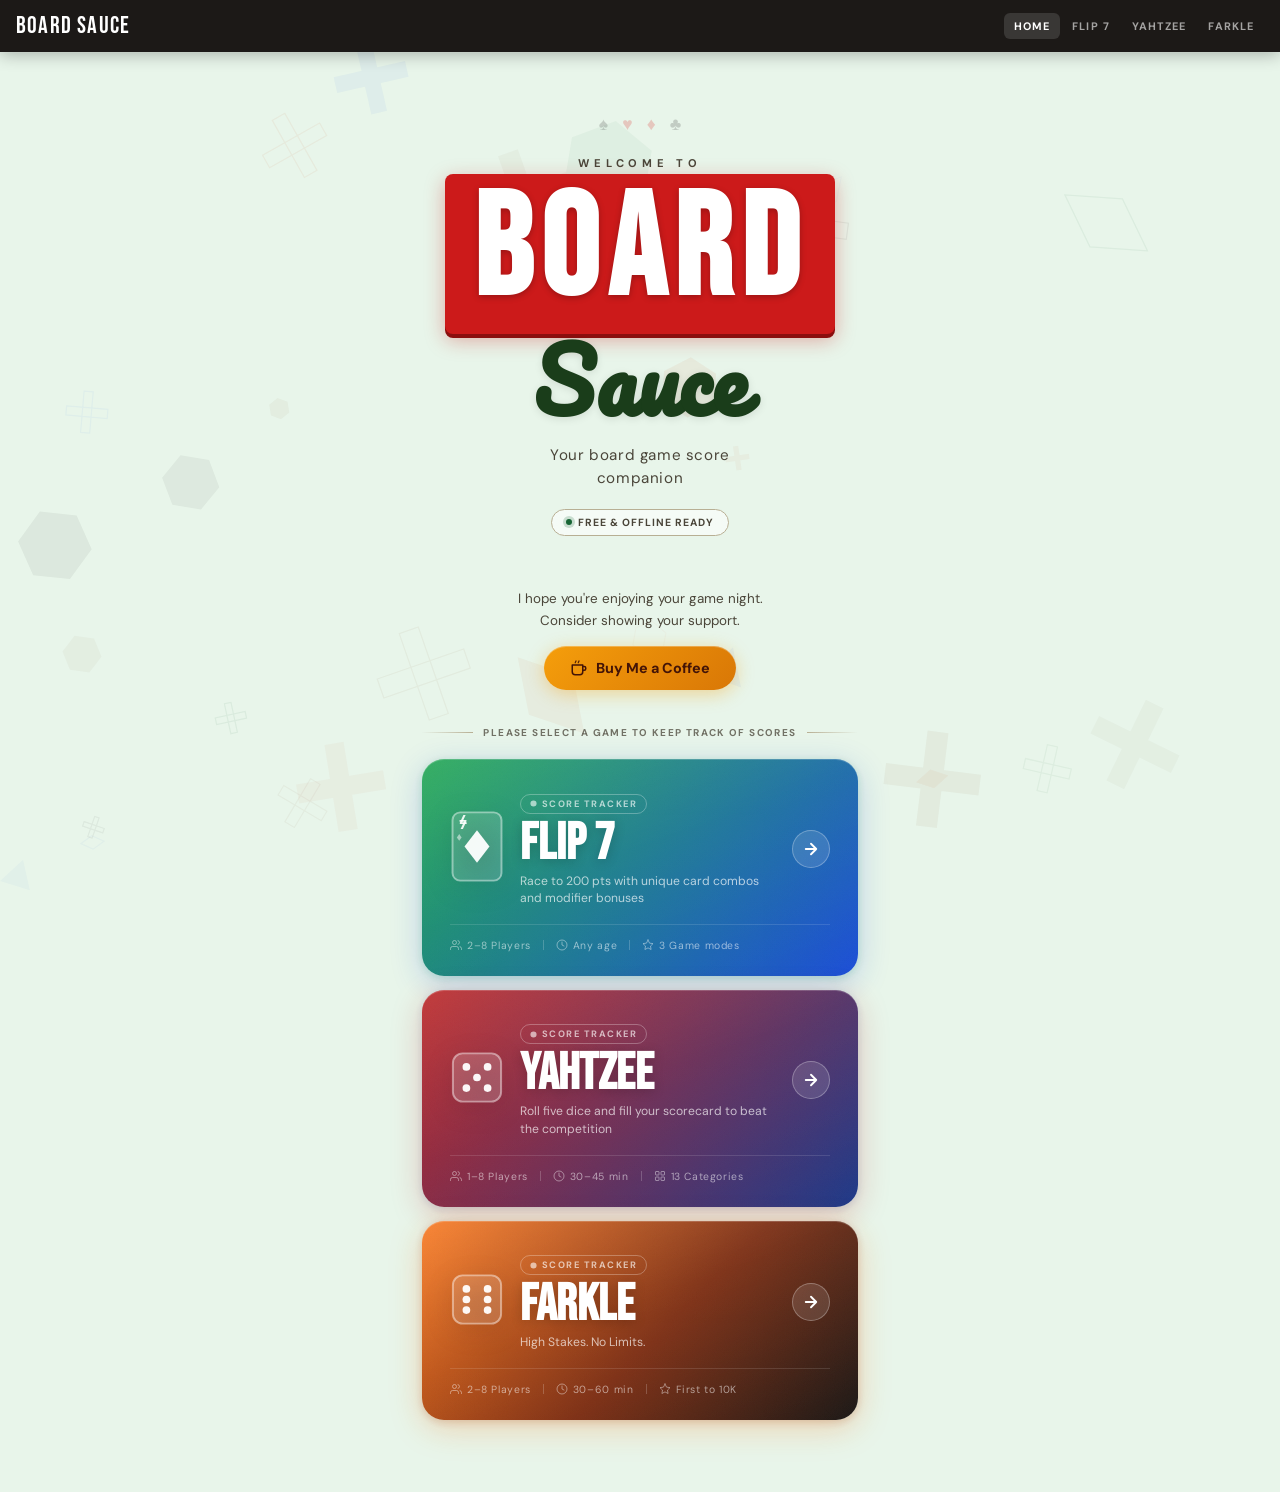
==== commit de17fc0c: "Update index.html" ====
--- a/index.html
+++ b/index.html
@@ -6,7 +6,7 @@
   <title>Board Sauce — Card Game Score Tracker</title>
 
   <!-- iOS icon for homescreen -->
-  <link rel="apple-touch-icon" href="icon-512.png">
+  <link rel="apple-touch-icon" href="icon-512.jpg">
   <meta name="apple-mobile-web-app-title" content="BoardSauce by John L">
   <meta name="apple-mobile-web-app-capable" content="yes">
   <meta name="apple-mobile-web-app-status-bar-style" content="black-translucent">
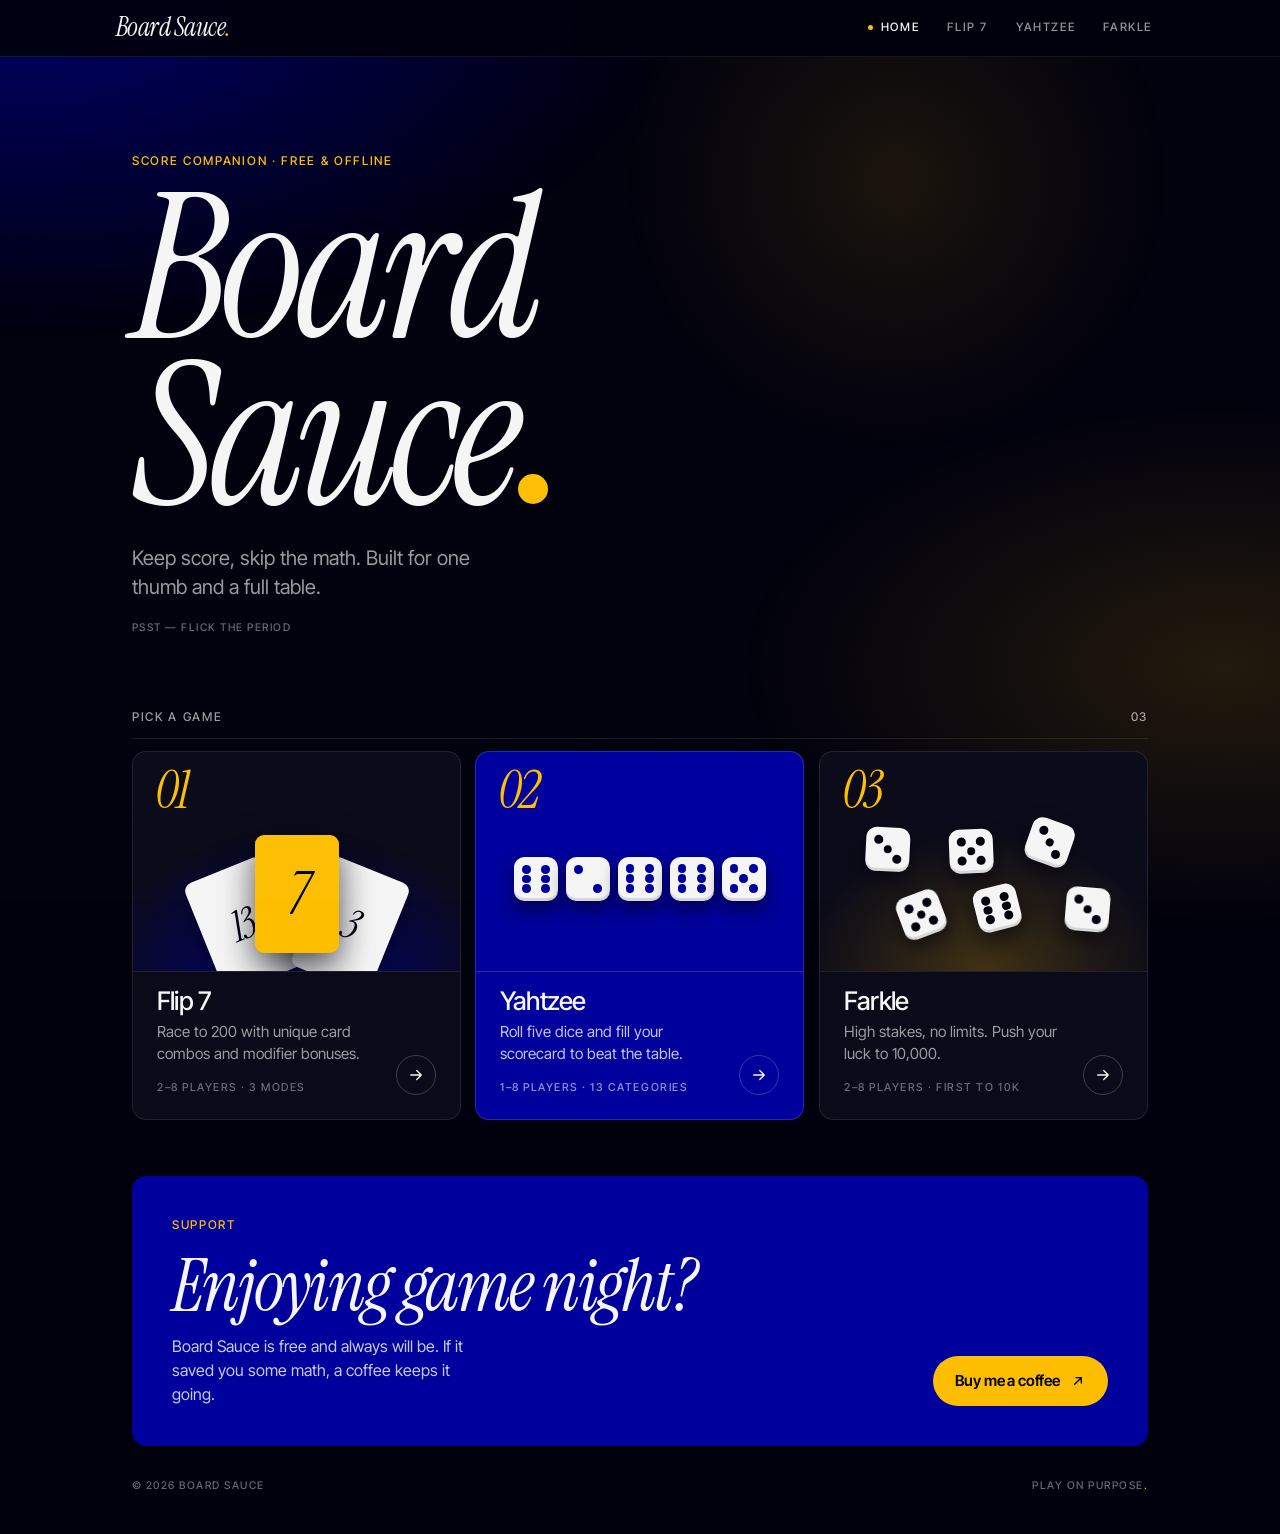
==== commit ca6db496: "Rebrand Board Sauce with the Thirteen visual identity Move the homepage and all three game trackers " ====
--- a/index.html
+++ b/index.html
@@ -4,24 +4,24 @@
   <meta charset="UTF-8" />
   <meta name="viewport" content="width=device-width, initial-scale=1.0, viewport-fit=cover" />
   <title>Board Sauce — Card Game Score Tracker</title>
+  <meta name="description" content="Track scores for your favourite card games. Free, fast, and works offline.">
 
-  <!-- iOS icon for homescreen -->
-  <link rel="apple-touch-icon" href="icon-512.jpg">
-  <meta name="apple-mobile-web-app-title" content="BoardSauce by John L">
+  <!-- iOS homescreen app -->
+  <link rel="apple-touch-icon" href="icon-512.png">
+  <link rel="icon" type="image/png" href="icon-512.png">
+  <meta name="apple-mobile-web-app-title" content="Board Sauce">
   <meta name="apple-mobile-web-app-capable" content="yes">
+  <meta name="mobile-web-app-capable" content="yes">
   <meta name="apple-mobile-web-app-status-bar-style" content="black-translucent">
-  
-  <meta name="description" content="Track scores for your favourite card games. Free, fast, and works offline.">
-  <meta name="apple-mobile-web-app-capable" content="yes">
-  <meta name="apple-mobile-web-app-status-bar-style" content="default">
+  <meta name="theme-color" content="#01010D">
 
   <link rel="preconnect" href="https://fonts.googleapis.com">
   <link rel="preconnect" href="https://fonts.gstatic.com" crossorigin>
-  <link href="https://fonts.googleapis.com/css2?family=Bebas+Neue&family=DM+Sans:wght@300;400;500;700&family=Pacifico&display=swap" rel="stylesheet">
+  <link href="https://fonts.googleapis.com/css2?family=Instrument+Serif:ital@0;1&family=Inter+Tight:wght@400;500;600&display=swap" rel="stylesheet">
 
-  <link rel="stylesheet" href="css/styles.css">
-  <link rel="stylesheet" href="css/nav.css">
-  <link rel="stylesheet" href="css/home.css">
+  <link rel="stylesheet" href="css/brand.css?v=2">
+  <link rel="stylesheet" href="css/nav.css?v=2">
+  <link rel="stylesheet" href="css/home.css?v=2">
 </head>
 <body>
 
@@ -36,13 +36,12 @@
         <a href="game/farkle.html">Farkle</a>
       </div>
       <button class="tl-hamburger" onclick="toggleNav()" aria-label="Toggle navigation menu" aria-expanded="false">
-        <svg class="tl-icon-open" width="20" height="14" viewBox="0 0 20 14" fill="none" aria-hidden="true">
-          <rect width="20" height="2" rx="1" fill="currentColor"/>
-          <rect y="6" width="20" height="2" rx="1" fill="currentColor"/>
-          <rect y="12" width="20" height="2" rx="1" fill="currentColor"/>
+        <svg class="tl-icon-open" width="18" height="10" viewBox="0 0 18 10" fill="none" aria-hidden="true">
+          <rect width="18" height="1.6" rx="0.8" fill="currentColor"/>
+          <rect y="8.4" width="12" height="1.6" rx="0.8" fill="currentColor"/>
         </svg>
-        <svg class="tl-icon-close" width="16" height="16" viewBox="0 0 16 16" fill="none" aria-hidden="true">
-          <path d="M1 1l14 14M15 1L1 15" stroke="currentColor" stroke-width="2" stroke-linecap="round"/>
+        <svg class="tl-icon-close" width="14" height="14" viewBox="0 0 16 16" fill="none" aria-hidden="true">
+          <path d="M1 1l14 14M15 1L1 15" stroke="currentColor" stroke-width="1.8" stroke-linecap="round"/>
         </svg>
       </button>
     </div>
@@ -54,273 +53,115 @@
     </div>
   </nav>
 
-  <!-- Geometric background animation -->
-  <canvas id="bg-canvas" aria-hidden="true"></canvas>
-
   <main class="home-wrapper">
 
-    <!-- ── Hero ── -->
+    <!-- ── Hero · Cinematic recipe: Ivy hero + small mango label above ── -->
     <section class="hero" aria-label="Welcome to Board Sauce">
-
-      <div class="hero-suits" aria-hidden="true">
-        <span>♠</span>
-        <span>♥</span>
-        <span>♦</span>
-        <span>♣</span>
-      </div>
-
-      <p class="hero-eyebrow">Welcome to</p>
-
-      <h1 class="hero-logo" aria-label="Board Sauce">
-        <span class="hero-logo-board">BOARD</span>
-        <span class="hero-logo-sauce">Sauce</span>
+      <p class="label hero-label">Score companion · Free &amp; offline</p>
+      <h1 class="hero-title" aria-label="Board Sauce">
+        <span class="hero-line">Board</span>
+        <span class="hero-line">Sauce<span class="hero-dot" role="presentation"></span></span>
       </h1>
-
-      <p class="hero-tagline">Your board game score companion</p>
-
-      <div class="hero-badge" aria-label="Free to use">
-        <span class="hero-badge-dot" aria-hidden="true"></span>
-        Free &amp; Offline Ready
-      </div>
-
+      <p class="hero-sub">Keep score, skip the math. Built for one thumb and a full table.</p>
+      <p class="label hero-hint" aria-hidden="true">Psst — flick the period</p>
     </section>
 
-    <!-- ── Support / Buy Me a Coffee ── -->
-    <section class="support-section" aria-label="Support the developer">
-      <p class="support-text">
-        I hope you're enjoying your game night.<br>
-        Consider showing your support.
-      </p>
-      <a
-        href="https://buymeacoffee.com/johnlimiac"
-        class="bmc-btn"
-        target="_blank"
-        rel="noopener noreferrer"
-        aria-label="Buy me a coffee — support the developer">
-        <svg width="18" height="18" viewBox="0 0 24 24" fill="none" aria-hidden="true">
-          <path d="M3 8h14v9a4 4 0 01-4 4H7a4 4 0 01-4-4V8z"
-            stroke="currentColor" stroke-width="2" stroke-linejoin="round"/>
-          <path d="M17 10h2a2 2 0 012 2v1a2 2 0 01-2 2h-2"
-            stroke="currentColor" stroke-width="2" stroke-linecap="round"/>
-          <path d="M7 5c0-1 1-1.5 1-2.5M11 5c0-1 1-1.5 1-2.5"
-            stroke="currentColor" stroke-width="1.5" stroke-linecap="round"/>
-        </svg>
-        Buy Me a Coffee
-      </a>
-    </section>
-
-    <!-- ── Game Selection ── -->
-    <section class="games-section" aria-label="Select a game">
-
-      <div class="games-header" role="presentation">
-        <span class="games-label">Please select a game to keep track of scores</span>
+    <!-- ── Game Selection · Tutorial recipe: Ivy step number + UI heading ── -->
+    <section class="games-section" aria-labelledby="games-heading">
+      <div class="section-head">
+        <h2 id="games-heading" class="label">Pick a game</h2>
+        <span class="label section-count">03</span>
       </div>
 
       <div class="games-grid">
 
-        <!-- Flip 7 -->
-        <a href="game/flip7.html" class="game-card" aria-label="Open Flip 7 score tracker">
-          <div class="card-sheen" aria-hidden="true"></div>
-
-          <div class="card-body">
-            <div class="card-icon-wrap" aria-hidden="true">
-              <svg class="card-icon" viewBox="0 0 56 76" fill="none" xmlns="http://www.w3.org/2000/svg">
-                <rect x="2.5" y="2.5" width="51" height="71" rx="8"
-                  fill="rgba(255,255,255,0.15)" stroke="rgba(255,255,255,0.45)" stroke-width="2"/>
-                <text x="9" y="20" font-family="system-ui,-apple-system,sans-serif"
-                  font-size="13" font-weight="800" fill="white" opacity="0.9">7</text>
-                <path d="M28 21 L41 38 L28 55 L15 38 Z" fill="white" opacity="0.95"/>
-                <path d="M9.5 25 L12 28.5 L9.5 32 L7 28.5 Z" fill="white" opacity="0.5"/>
-                <text x="47" y="71" font-family="system-ui,-apple-system,sans-serif"
-                  font-size="13" font-weight="800" fill="white" opacity="0.9"
-                  text-anchor="end" transform="rotate(180 28 38)">7</text>
-              </svg>
-            </div>
-
-            <div class="card-text">
-              <span class="card-badge">
-                <svg width="7" height="7" viewBox="0 0 8 8" fill="none" aria-hidden="true">
-                  <circle cx="4" cy="4" r="3.5" fill="rgba(255,255,255,0.6)"/>
-                </svg>
-                Score Tracker
-              </span>
-              <h2 class="card-name">Flip 7</h2>
-              <p class="card-desc">Race to 200 pts with unique card combos and modifier bonuses</p>
-            </div>
-
-            <div class="card-arrow" aria-hidden="true">
-              <svg width="18" height="18" viewBox="0 0 24 24" fill="none">
-                <path d="M5 12H19M19 12L12 5M19 12L12 19"
-                  stroke="white" stroke-width="2.5" stroke-linecap="round" stroke-linejoin="round"/>
-              </svg>
+        <a href="game/flip7.html" class="game-card game-card--flip" aria-label="Open Flip 7 score tracker">
+          <div class="card-stage" aria-hidden="true">
+            <span class="card-num">01</span>
+            <div class="fan">
+              <div class="pc pc--l"><span>13</span></div>
+              <div class="pc pc--r"><span>3</span></div>
+              <div class="pc pc--c">
+                <div class="pc-back"><span>13<span class="dot">.</span></span></div>
+                <div class="pc-front"><span>7</span></div>
+              </div>
             </div>
           </div>
-
-          <div class="card-meta">
-            <div class="card-meta-item">
-              <svg width="12" height="12" viewBox="0 0 24 24" fill="none" aria-hidden="true">
-                <path d="M17 21v-2a4 4 0 0 0-4-4H5a4 4 0 0 0-4 4v2" stroke="rgba(255,255,255,0.6)" stroke-width="2" stroke-linecap="round"/>
-                <circle cx="9" cy="7" r="4" stroke="rgba(255,255,255,0.6)" stroke-width="2"/>
-                <path d="M23 21v-2a4 4 0 0 0-3-3.87M16 3.13a4 4 0 0 1 0 7.75" stroke="rgba(255,255,255,0.6)" stroke-width="2" stroke-linecap="round"/>
-              </svg>
-              2–8 Players
-            </div>
-            <div class="card-meta-divider" aria-hidden="true"></div>
-            <div class="card-meta-item">
-              <svg width="12" height="12" viewBox="0 0 24 24" fill="none" aria-hidden="true">
-                <circle cx="12" cy="12" r="10" stroke="rgba(255,255,255,0.6)" stroke-width="2"/>
-                <path d="M12 6v6l4 2" stroke="rgba(255,255,255,0.6)" stroke-width="2" stroke-linecap="round"/>
-              </svg>
-              Any age
-            </div>
-            <div class="card-meta-divider" aria-hidden="true"></div>
-            <div class="card-meta-item">
-              <svg width="12" height="12" viewBox="0 0 24 24" fill="none" aria-hidden="true">
-                <path d="M12 2l3.09 6.26L22 9.27l-5 4.87L18.18 21 12 17.77 5.82 21 7 14.14 2 9.27l6.91-1.01L12 2z"
-                  stroke="rgba(255,255,255,0.6)" stroke-width="2" stroke-linecap="round" stroke-linejoin="round"/>
-              </svg>
-              3 Game modes
-            </div>
+          <div class="card-text">
+            <h3 class="card-name">Flip 7</h3>
+            <p class="card-desc">Race to 200 with unique card combos and modifier bonuses.</p>
+            <p class="label card-meta">2–8 players · 3 modes</p>
           </div>
+          <span class="card-arrow" aria-hidden="true">
+            <svg width="18" height="18" viewBox="0 0 24 24" fill="none">
+              <path d="M5 12H19M19 12L13 6M19 12L13 18" stroke="currentColor" stroke-width="1.8" stroke-linecap="round" stroke-linejoin="round"/>
+            </svg>
+          </span>
         </a>
 
-        <!-- Yahtzee -->
         <a href="game/yahtzee.html" class="game-card game-card--yah" aria-label="Open Yahtzee score tracker">
-          <div class="card-sheen" aria-hidden="true"></div>
-
-          <div class="card-body">
-            <div class="card-icon-wrap" aria-hidden="true">
-              <svg class="card-icon" viewBox="0 0 56 56" fill="none" xmlns="http://www.w3.org/2000/svg">
-                <rect x="3" y="3" width="50" height="50" rx="10"
-                  fill="rgba(255,255,255,0.18)" stroke="rgba(255,255,255,0.45)" stroke-width="2"/>
-                <circle cx="17" cy="17" r="4" fill="white" opacity="0.95"/>
-                <circle cx="39" cy="17" r="4" fill="white" opacity="0.95"/>
-                <circle cx="28" cy="28" r="4" fill="white" opacity="0.95"/>
-                <circle cx="17" cy="39" r="4" fill="white" opacity="0.95"/>
-                <circle cx="39" cy="39" r="4" fill="white" opacity="0.95"/>
-              </svg>
-            </div>
-
-            <div class="card-text">
-              <span class="card-badge">
-                <svg width="7" height="7" viewBox="0 0 8 8" fill="none" aria-hidden="true">
-                  <circle cx="4" cy="4" r="3.5" fill="rgba(255,255,255,0.6)"/>
-                </svg>
-                Score Tracker
-              </span>
-              <h2 class="card-name">Yahtzee</h2>
-              <p class="card-desc">Roll five dice and fill your scorecard to beat the competition</p>
-            </div>
-
-            <div class="card-arrow" aria-hidden="true">
-              <svg width="18" height="18" viewBox="0 0 24 24" fill="none">
-                <path d="M5 12H19M19 12L12 5M19 12L12 19"
-                  stroke="white" stroke-width="2.5" stroke-linecap="round" stroke-linejoin="round"/>
-              </svg>
-            </div>
+          <div class="card-stage" aria-hidden="true">
+            <span class="card-num">02</span>
+            <div class="dice dice--row" data-count="5" data-mode="yahtzee"></div>
+            <span class="yah-pop">Yahtzee!</span>
           </div>
-
-          <div class="card-meta">
-            <div class="card-meta-item">
-              <svg width="12" height="12" viewBox="0 0 24 24" fill="none" aria-hidden="true">
-                <path d="M17 21v-2a4 4 0 0 0-4-4H5a4 4 0 0 0-4 4v2" stroke="rgba(255,255,255,0.6)" stroke-width="2" stroke-linecap="round"/>
-                <circle cx="9" cy="7" r="4" stroke="rgba(255,255,255,0.6)" stroke-width="2"/>
-                <path d="M23 21v-2a4 4 0 0 0-3-3.87M16 3.13a4 4 0 0 1 0 7.75" stroke="rgba(255,255,255,0.6)" stroke-width="2" stroke-linecap="round"/>
-              </svg>
-              1–8 Players
-            </div>
-            <div class="card-meta-divider" aria-hidden="true"></div>
-            <div class="card-meta-item">
-              <svg width="12" height="12" viewBox="0 0 24 24" fill="none" aria-hidden="true">
-                <circle cx="12" cy="12" r="10" stroke="rgba(255,255,255,0.6)" stroke-width="2"/>
-                <path d="M12 6v6l4 2" stroke="rgba(255,255,255,0.6)" stroke-width="2" stroke-linecap="round"/>
-              </svg>
-              30–45 min
-            </div>
-            <div class="card-meta-divider" aria-hidden="true"></div>
-            <div class="card-meta-item">
-              <svg width="12" height="12" viewBox="0 0 24 24" fill="none" aria-hidden="true">
-                <rect x="3" y="3" width="7" height="7" rx="1" stroke="rgba(255,255,255,0.6)" stroke-width="2"/>
-                <rect x="14" y="3" width="7" height="7" rx="1" stroke="rgba(255,255,255,0.6)" stroke-width="2"/>
-                <rect x="3" y="14" width="7" height="7" rx="1" stroke="rgba(255,255,255,0.6)" stroke-width="2"/>
-                <rect x="14" y="14" width="7" height="7" rx="1" stroke="rgba(255,255,255,0.6)" stroke-width="2"/>
-              </svg>
-              13 Categories
-            </div>
+          <div class="card-text">
+            <h3 class="card-name">Yahtzee</h3>
+            <p class="card-desc">Roll five dice and fill your scorecard to beat the table.</p>
+            <p class="label card-meta">1–8 players · 13 categories</p>
           </div>
+          <span class="card-arrow" aria-hidden="true">
+            <svg width="18" height="18" viewBox="0 0 24 24" fill="none">
+              <path d="M5 12H19M19 12L13 6M19 12L13 18" stroke="currentColor" stroke-width="1.8" stroke-linecap="round" stroke-linejoin="round"/>
+            </svg>
+          </span>
         </a>
 
-        <!-- Farkle -->
         <a href="game/farkle.html" class="game-card game-card--fk" aria-label="Open Farkle score tracker">
-          <div class="card-sheen" aria-hidden="true"></div>
-
-          <div class="card-body">
-            <div class="card-icon-wrap" aria-hidden="true">
-              <svg class="card-icon" viewBox="0 0 56 56" fill="none" xmlns="http://www.w3.org/2000/svg">
-                <rect x="3" y="3" width="50" height="50" rx="10"
-                  fill="rgba(255,255,255,0.15)" stroke="rgba(255,255,255,0.45)" stroke-width="2"/>
-                <circle cx="17" cy="17" r="4" fill="white" opacity="0.95"/>
-                <circle cx="39" cy="17" r="4" fill="white" opacity="0.95"/>
-                <circle cx="17" cy="28" r="4" fill="white" opacity="0.95"/>
-                <circle cx="39" cy="28" r="4" fill="white" opacity="0.95"/>
-                <circle cx="17" cy="39" r="4" fill="white" opacity="0.95"/>
-                <circle cx="39" cy="39" r="4" fill="white" opacity="0.95"/>
-              </svg>
-            </div>
-
-            <div class="card-text">
-              <span class="card-badge">
-                <svg width="7" height="7" viewBox="0 0 8 8" fill="none" aria-hidden="true">
-                  <circle cx="4" cy="4" r="3.5" fill="rgba(255,255,255,0.6)"/>
-                </svg>
-                Score Tracker
-              </span>
-              <h2 class="card-name">Farkle</h2>
-              <p class="card-desc">High Stakes. No Limits.</p>
-            </div>
-
-            <div class="card-arrow" aria-hidden="true">
-              <svg width="18" height="18" viewBox="0 0 24 24" fill="none">
-                <path d="M5 12H19M19 12L12 5M19 12L12 19"
-                  stroke="white" stroke-width="2.5" stroke-linecap="round" stroke-linejoin="round"/>
-              </svg>
-            </div>
+          <div class="card-stage" aria-hidden="true">
+            <span class="card-num">03</span>
+            <div class="dice dice--scatter" data-count="6" data-mode="farkle"></div>
           </div>
-
-          <div class="card-meta">
-            <div class="card-meta-item">
-              <svg width="12" height="12" viewBox="0 0 24 24" fill="none" aria-hidden="true">
-                <path d="M17 21v-2a4 4 0 0 0-4-4H5a4 4 0 0 0-4 4v2" stroke="rgba(255,255,255,0.6)" stroke-width="2" stroke-linecap="round"/>
-                <circle cx="9" cy="7" r="4" stroke="rgba(255,255,255,0.6)" stroke-width="2"/>
-                <path d="M23 21v-2a4 4 0 0 0-3-3.87M16 3.13a4 4 0 0 1 0 7.75" stroke="rgba(255,255,255,0.6)" stroke-width="2" stroke-linecap="round"/>
-              </svg>
-              2–8 Players
-            </div>
-            <div class="card-meta-divider" aria-hidden="true"></div>
-            <div class="card-meta-item">
-              <svg width="12" height="12" viewBox="0 0 24 24" fill="none" aria-hidden="true">
-                <circle cx="12" cy="12" r="10" stroke="rgba(255,255,255,0.6)" stroke-width="2"/>
-                <path d="M12 6v6l4 2" stroke="rgba(255,255,255,0.6)" stroke-width="2" stroke-linecap="round"/>
-              </svg>
-              30–60 min
-            </div>
-            <div class="card-meta-divider" aria-hidden="true"></div>
-            <div class="card-meta-item">
-              <svg width="12" height="12" viewBox="0 0 24 24" fill="none" aria-hidden="true">
-                <path d="M12 2l3.09 6.26L22 9.27l-5 4.87L18.18 21 12 17.77 5.82 21 7 14.14 2 9.27l6.91-1.01L12 2z"
-                  stroke="rgba(255,255,255,0.6)" stroke-width="2" stroke-linecap="round" stroke-linejoin="round"/>
-              </svg>
-              First to 10K
-            </div>
+          <div class="card-text">
+            <h3 class="card-name">Farkle</h3>
+            <p class="card-desc">High stakes, no limits. Push your luck to 10,000.</p>
+            <p class="label card-meta">2–8 players · First to 10K</p>
           </div>
+          <span class="card-arrow" aria-hidden="true">
+            <svg width="18" height="18" viewBox="0 0 24 24" fill="none">
+              <path d="M5 12H19M19 12L13 6M19 12L13 18" stroke="currentColor" stroke-width="1.8" stroke-linecap="round" stroke-linejoin="round"/>
+            </svg>
+          </span>
         </a>
 
       </div>
     </section>
 
+    <!-- ── Support · Duke panel ── -->
+    <section class="support-panel" aria-label="Support the developer">
+      <p class="label support-label">Support</p>
+      <p class="support-title">Enjoying game night?</p>
+      <p class="support-text">Board Sauce is free and always will be. If it saved you some math, a coffee keeps it going.</p>
+      <a href="https://buymeacoffee.com/johnlimiac" class="bmc-btn" target="_blank" rel="noopener noreferrer"
+        aria-label="Buy me a coffee — support the developer">
+        Buy me a coffee
+        <svg width="16" height="16" viewBox="0 0 24 24" fill="none" aria-hidden="true">
+          <path d="M7 17L17 7M17 7H9M17 7V15" stroke="currentColor" stroke-width="2" stroke-linecap="round" stroke-linejoin="round"/>
+        </svg>
+      </a>
+    </section>
+
+    <footer class="home-footer">
+      <span class="label">© 2026 Board Sauce</span>
+      <span class="label">Play on purpose<span class="dot">.</span></span>
+    </footer>
+
   </main>
 
-  <script src="js/nav.js"></script>
-  <script src="js/home.js"></script>
+  <div class="spotlight" aria-hidden="true"></div>
+  <div class="grain" aria-hidden="true"></div>
+
+  <script src="js/nav.js?v=2"></script>
+  <script src="js/home.js?v=2"></script>
 </body>
 </html>
--- a/css/brand.css
+++ b/css/brand.css
@@ -0,0 +1,38 @@
+/* ── Thirteen brand tokens ──────────────────────────────────────
+   Source: Visuals by John's Thirteen — Brand Kit V2
+   Four colours, one job each. Mango is a signal, not a fill.
+   Fonts: Ivy Presto Display → Instrument Serif (Google Fonts)
+          Aktiv Grotesk      → Inter Tight      (Google Fonts)
+   ─────────────────────────────────────────────────────────── */
+:root {
+  --onyx: #01010D;      /* base · backgrounds, cinematic shadows */
+  --offwhite: #F5F5F5;  /* text on dark · light canvases */
+  --duke: #00009C;      /* brand · blocks, avatars, hero panels */
+  --mango: #FDBE02;     /* signal · the period, CTAs, highlights */
+
+  /* Tints of the four — never new hues */
+  --onyx-2: #0A0A18;              /* raised surface on onyx */
+  --onyx-3: #12121F;              /* pressed / hover surface */
+  --line: rgba(245, 245, 245, 0.10);
+  --line-strong: rgba(245, 245, 245, 0.22);
+  --text-dim: rgba(245, 245, 245, 0.62);
+  --text-faint: rgba(245, 245, 245, 0.42);
+
+  --font-display: 'Instrument Serif', 'Times New Roman', Georgia, serif;
+  --font-ui: 'Inter Tight', 'Helvetica Neue', Arial, sans-serif;
+
+  --radius: 14px;
+  --radius-sm: 10px;
+}
+
+/* Label / tag — Aktiv Med · 13–16 · +140 */
+.label {
+  font-family: var(--font-ui);
+  font-weight: 500;
+  font-size: 0.75rem;
+  letter-spacing: 0.14em;
+  text-transform: uppercase;
+}
+
+/* The mango period — the signature */
+.dot { color: var(--mango); }
--- a/css/nav.css
+++ b/css/nav.css
@@ -1,7 +1,7 @@
-/* ── The Tally Lab — Shared Navigation ──────────────────────── */
+/* ── Board Sauce — Shared Navigation ────────────────────────── */
 :root {
-  --tl-nav-h: 52px;
-  --tl-nav-bg: #1c1917;
+  --tl-nav-h: 56px;
+  --tl-nav-bg: #01010D;
 }
 
 /* Push all page content below the fixed bar */
@@ -16,14 +16,18 @@
   left: 0;
   right: 0;
   z-index: 999;
-  background: var(--tl-nav-bg);
-  box-shadow: 0 1px 0 rgba(255,255,255,0.06), 0 2px 16px rgba(0,0,0,0.3);
+  background: rgba(1, 1, 13, 0.92);
+  -webkit-backdrop-filter: blur(14px);
+  backdrop-filter: blur(14px);
+  border-bottom: 1px solid rgba(245, 245, 245, 0.08);
   /* safe-area padding so content sits below notch */
   padding-top: env(safe-area-inset-top);
 }
 
 .tl-nav-inner {
   height: var(--tl-nav-h);
+  max-width: 1080px;
+  margin: 0 auto;
   display: flex;
   align-items: center;
   justify-content: space-between;
@@ -31,62 +35,76 @@
   gap: 12px;
 }
 
-/* ── Logo ────────────────────────────────────────────────────── */
+/* ── Wordmark — never set in the UI face ─────────────────────── */
 .tl-logo {
-  font-family: 'Bebas Neue', cursive;
-  font-size: 1.5rem;
-  color: #ffffff;
+  font-family: var(--font-display, 'Instrument Serif', Georgia, serif);
+  font-style: italic;
+  font-weight: 400;
+  font-size: 1.6rem;
+  letter-spacing: -0.02em;
+  color: #F5F5F5;
   text-decoration: none;
-  letter-spacing: 0.05em;
   line-height: 1;
   flex-shrink: 0;
   white-space: nowrap;
   transition: opacity 0.15s;
 }
 
+.tl-logo::after { content: "."; color: #FDBE02; }
 .tl-logo:hover { opacity: 0.8; }
 
 /* ── Desktop links ───────────────────────────────────────────── */
 .tl-nav-links {
   display: flex;
   align-items: center;
-  gap: 2px;
+  gap: 4px;
 }
 
 .tl-nav-links a {
-  font-family: 'DM Sans', sans-serif;
-  font-size: 0.68rem;
-  font-weight: 700;
+  font-family: var(--font-ui, 'Inter Tight', 'Helvetica Neue', Arial, sans-serif);
+  font-size: 0.72rem;
+  font-weight: 500;
   text-transform: uppercase;
-  letter-spacing: 0.1em;
-  color: rgba(255, 255, 255, 0.6);
+  letter-spacing: 0.14em;
+  color: rgba(245, 245, 245, 0.6);
   text-decoration: none;
-  padding: 6px 10px;
-  border-radius: 6px;
+  padding: 8px 12px;
+  border-radius: 999px;
   white-space: nowrap;
   transition: color 0.15s, background 0.15s;
 }
 
-.tl-nav-links a:hover  { color: #fff; background: rgba(255,255,255,0.1); }
-.tl-nav-links a.active { color: #fff; background: rgba(255,255,255,0.13); }
+.tl-nav-links a:hover  { color: #F5F5F5; background: rgba(245, 245, 245, 0.06); }
+.tl-nav-links a.active { color: #F5F5F5; }
+.tl-nav-links a.active::before {
+  content: "";
+  display: inline-block;
+  width: 5px;
+  height: 5px;
+  border-radius: 50%;
+  background: #FDBE02;
+  margin-right: 8px;
+  vertical-align: middle;
+  transform: translateY(-1px);
+}
 
 /* ── Hamburger button ────────────────────────────────────────── */
 .tl-hamburger {
   display: none;
   align-items: center;
   justify-content: center;
-  width: 38px;
-  height: 38px;
+  width: 40px;
+  height: 40px;
   background: none;
-  border: 1px solid rgba(255,255,255,0.12);
-  border-radius: 8px;
-  color: rgba(255,255,255,0.8);
+  border: 1px solid rgba(245, 245, 245, 0.14);
+  border-radius: 999px;
+  color: #F5F5F5;
   cursor: pointer;
   flex-shrink: 0;
-  transition: background 0.15s, color 0.15s;
+  transition: background 0.15s;
 }
 
-.tl-hamburger:hover { background: rgba(255,255,255,0.1); color: #fff; }
+.tl-hamburger:hover { background: rgba(245, 245, 245, 0.06); }
 
 /* Icon swap on open */
 .tl-icon-open  { display: block; }
@@ -99,28 +117,27 @@
 .tl-mobile-menu {
   display: none;
   flex-direction: column;
-  background: #141210;
-  border-top: 1px solid rgba(255,255,255,0.07);
-  padding: 4px 0 8px;
+  background: #01010D;
+  border-top: 1px solid rgba(245, 245, 245, 0.08);
+  padding: 8px 0 14px;
 }
 
 .tl-nav.menu-open .tl-mobile-menu { display: flex; }
 
 .tl-mobile-menu a {
-  font-family: 'DM Sans', sans-serif;
-  font-size: 0.85rem;
-  font-weight: 700;
-  text-transform: uppercase;
-  letter-spacing: 0.1em;
-  color: rgba(255,255,255,0.65);
+  font-family: var(--font-display, 'Instrument Serif', Georgia, serif);
+  font-style: italic;
+  font-size: 1.9rem;
+  letter-spacing: -0.02em;
+  color: rgba(245, 245, 245, 0.55);
   text-decoration: none;
-  padding: 13px 20px;
-  border-left: 3px solid transparent;
-  transition: background 0.12s, color 0.12s, border-color 0.12s;
+  padding: 8px 20px;
+  transition: color 0.12s;
 }
 
-.tl-mobile-menu a:hover  { background: rgba(255,255,255,0.05); color: #fff; }
-.tl-mobile-menu a.active { color: #fff; border-left-color: rgba(255,255,255,0.5); }
+.tl-mobile-menu a:hover  { color: #F5F5F5; }
+.tl-mobile-menu a.active { color: #F5F5F5; }
+.tl-mobile-menu a.active::after { content: "."; color: #FDBE02; }
 
 /* ── Breakpoint: ≤ 560px → hamburger ────────────────────────── */
 @media (max-width: 560px) {
--- a/css/home.css
+++ b/css/home.css
@@ -1,583 +1,534 @@
-/* ── Homepage overrides (styles.css sets overflow:hidden + height:100vh) ── */
-:root {
-  --bg: #e8f5ea;
-}
+/* ── Board Sauce — Homepage ─────────────────────────────────────
+   Dark-first. Onyx base, Duke panels, Mango as the one signal.
+   ─────────────────────────────────────────────────────────── */
+* { box-sizing: border-box; margin: 0; padding: 0; -webkit-tap-highlight-color: transparent; }
+
+html { background: var(--onyx); }
 
 body {
-  height: auto;
   min-height: 100svh;
   overflow-x: hidden;
-  overflow-y: auto;
-  background-color: #e8f5ea;
-  /* nav.css sets padding-top — keep it, just ensure scroll is allowed */
-}
-
-/* ── Background canvas ── */
-#bg-canvas {
+  background: var(--onyx);
+  color: var(--offwhite);
+  font-family: var(--font-ui);
+  font-size: 1rem;
+  line-height: 1.5;
+  -webkit-font-smoothing: antialiased;
+}
+
+/* Cinematic grade: cool Duke air up top, warm Mango light below */
+body::before {
+  content: "";
+  position: fixed;
+  inset: -10%;
+  z-index: 0;
+  pointer-events: none;
+  background:
+    radial-gradient(60% 45% at 10% 8%, rgba(0, 0, 156, 0.62) 0%, rgba(0, 0, 156, 0) 70%),
+    radial-gradient(45% 35% at 88% 70%, rgba(253, 190, 2, 0.13) 0%, rgba(253, 190, 2, 0) 70%);
+  animation: drift 18s ease-in-out infinite alternate;
+}
+
+@keyframes drift {
+  from { transform: translate3d(0, 0, 0) scale(1); }
+  to   { transform: translate3d(4%, 3%, 0) scale(1.08); }
+}
+
+/* Warm light that follows the pointer / finger */
+.spotlight {
   position: fixed;
   inset: 0;
-  width: 100%;
-  height: 100%;
+  z-index: 0;
   pointer-events: none;
-  z-index: 0;
-}
-
-/* ── Page wrapper ── */
+  background: radial-gradient(420px circle at var(--sx, 70%) var(--sy, 20%), rgba(253, 190, 2, 0.10), rgba(253, 190, 2, 0) 65%);
+}
+
+/* Film grain — the grade recipe says 8–12 */
+.grain {
+  position: fixed;
+  inset: 0;
+  z-index: 1000;
+  pointer-events: none;
+  opacity: 0.09;
+  mix-blend-mode: overlay;
+  background-image: url("data:image/svg+xml,%3Csvg xmlns='http://www.w3.org/2000/svg' width='160' height='160'%3E%3Cfilter id='n'%3E%3CfeTurbulence type='fractalNoise' baseFrequency='0.9' numOctaves='2' stitchTiles='stitch'/%3E%3C/filter%3E%3Crect width='100%25' height='100%25' filter='url(%23n)'/%3E%3C/svg%3E");
+}
+
 .home-wrapper {
   position: relative;
   z-index: 1;
-  min-height: 100svh;
-  display: flex;
-  flex-direction: column;
-  align-items: center;
   width: 100%;
+  max-width: 1080px;
+  margin: 0 auto;
+  padding: 0 16px calc(24px + env(safe-area-inset-bottom));
 }
 
 /* ─────────────────────────────────────────
    HERO
 ───────────────────────────────────────── */
 .hero {
-  flex: 1;
+  position: relative;
+  z-index: 5;
+  padding: 56px 4px 48px;
+}
+
+.hero-label { color: var(--mango); margin-bottom: 14px; }
+
+.hero-title {
+  font-family: var(--font-display);
+  font-style: italic;
+  font-weight: 400;
+  font-size: clamp(5.25rem, 26vw, 12.5rem);
+  line-height: 0.84;
+  letter-spacing: -0.04em;
+  color: var(--offwhite);
+  user-select: none;
+  -webkit-user-select: none;
+}
+
+.hero-line { display: block; white-space: nowrap; }
+
+.hero-title .ch {
+  display: inline-block;
+  will-change: transform;
+}
+
+/* The mango period — grab it, flick it */
+.hero-dot {
+  position: relative;
+  z-index: 50;
+  display: inline-block;
+  width: 0.15em;
+  height: 0.15em;
+  margin-left: 0.02em;
+  border-radius: 50%;
+  background: var(--mango);
+  cursor: grab;
+  touch-action: none;
+  will-change: transform;
+}
+
+.hero-dot::before { content: ""; position: absolute; inset: -0.22em; }
+.hero-dot.is-held { cursor: grabbing; box-shadow: 0 0 0 0.05em rgba(253, 190, 2, 0.25), 0 0 40px rgba(253, 190, 2, 0.55); }
+
+.hero-sub {
+  margin-top: 24px;
+  max-width: 30ch;
+  font-size: 1.125rem;
+  line-height: 1.45;
+  color: var(--text-dim);
+}
+
+.hero-hint {
+  margin-top: 18px;
+  font-size: 0.66rem;
+  color: var(--text-faint);
+  transition: opacity 0.4s;
+}
+
+.hero-hint.is-done { opacity: 0; }
+
+/* ─────────────────────────────────────────
+   GAMES
+───────────────────────────────────────── */
+.section-head {
   display: flex;
-  flex-direction: column;
-  align-items: center;
+  justify-content: space-between;
+  align-items: baseline;
+  padding: 0 4px 12px;
+  border-bottom: 1px solid var(--line);
+  margin-bottom: 12px;
+}
+
+.section-head .label { color: var(--text-dim); }
+.section-count { color: var(--text-faint); }
+
+.games-grid {
+  display: grid;
+  gap: 12px;
+}
+
+.game-card {
+  --rx: 0deg;
+  --ry: 0deg;
+  --gx: 50%;
+  --gy: 0%;
+  position: relative;
+  display: grid;
+  grid-template-columns: 1fr auto;
+  align-items: end;
+  gap: 16px;
+  overflow: hidden;
+  background: var(--onyx-2);
+  border: 1px solid var(--line);
+  border-radius: var(--radius);
+  color: var(--offwhite);
+  text-decoration: none;
+  transform: perspective(900px) rotateX(var(--rx)) rotateY(var(--ry));
+  transition: border-color 0.25s, transform 0.5s cubic-bezier(.2, .8, .2, 1);
+}
+
+.game-card.is-tilting { transition: border-color 0.25s, transform 0.08s linear; }
+
+/* Sheen that tracks the pointer */
+.game-card::after {
+  content: "";
+  position: absolute;
+  inset: 0;
+  pointer-events: none;
+  background: radial-gradient(380px circle at var(--gx) var(--gy), rgba(245, 245, 245, 0.10), rgba(245, 245, 245, 0) 60%);
+  opacity: 0;
+  transition: opacity 0.3s;
+}
+
+.game-card:hover { border-color: var(--line-strong); }
+.game-card:hover::after { opacity: 1; }
+.game-card:active { transform: perspective(900px) rotateX(var(--rx)) rotateY(var(--ry)) scale(0.985); }
+.game-card:focus-visible { outline: 2px solid var(--mango); outline-offset: 3px; }
+
+/* Colourways — one job each */
+.game-card--flip .card-stage { background: radial-gradient(90% 90% at 50% 100%, rgba(0, 0, 156, 0.75), rgba(0, 0, 156, 0) 70%); }
+.game-card--yah { background: var(--duke); border-color: rgba(245, 245, 245, 0.16); }
+.game-card--fk .card-stage { background: radial-gradient(80% 90% at 50% 100%, rgba(253, 190, 2, 0.22), rgba(253, 190, 2, 0) 70%); }
+
+.card-stage {
+  position: relative;
+  grid-column: 1 / -1;
+  height: 168px;
+  overflow: hidden;
+  border-bottom: 1px solid var(--line);
+}
+
+.game-card--yah .card-stage { border-bottom-color: rgba(245, 245, 245, 0.16); }
+
+.card-num {
+  position: absolute;
+  top: 14px;
+  left: 18px;
+  z-index: 2;
+  font-family: var(--font-display);
+  font-style: italic;
+  font-size: 2.5rem;
+  line-height: 0.8;
+  letter-spacing: -0.04em;
+  color: var(--mango);
+}
+
+.card-text { padding: 0 0 22px 20px; }
+
+.card-name {
+  font-family: var(--font-ui);
+  font-weight: 500;
+  font-size: 1.6rem;
+  line-height: 1.05;
+  letter-spacing: -0.03em;
+  margin-bottom: 6px;
+}
+
+.card-desc {
+  font-size: 0.95rem;
+  line-height: 1.45;
+  color: var(--text-dim);
+  margin-bottom: 14px;
+}
+
+.game-card--yah .card-desc { color: rgba(245, 245, 245, 0.8); }
+
+.card-meta {
+  font-size: 0.68rem;
+  color: var(--text-faint);
+}
+
+.game-card--yah .card-meta { color: rgba(245, 245, 245, 0.6); }
+
+.card-arrow {
+  display: grid;
+  place-items: center;
+  width: 40px;
+  height: 40px;
+  margin: 0 20px 22px 0;
+  border-radius: 50%;
+  border: 1px solid var(--line-strong);
+  color: var(--offwhite);
+  transition: background 0.2s, color 0.2s, border-color 0.2s, transform 0.3s cubic-bezier(.2, 1.6, .4, 1);
+}
+
+.game-card:hover .card-arrow {
+  background: var(--mango);
+  border-color: var(--mango);
+  color: var(--onyx);
+  transform: rotate(-45deg);
+}
+
+/* ── Flip 7 · the fan ───────────────────── */
+.fan {
+  position: absolute;
+  left: 50%;
+  bottom: 4px;
+  width: 0;
+  height: 0;
+}
+
+.pc {
+  --w: 74px;
+  position: absolute;
+  bottom: 0;
+  left: calc(var(--w) / -2);
+  width: var(--w);
+  height: calc(var(--w) * 1.4);
+  border-radius: 9px;
+  transform-origin: 50% 100%;
+  transition: transform 0.7s cubic-bezier(.2, 1.3, .4, 1);
+}
+
+.pc--l, .pc--r {
+  display: grid;
+  place-items: center;
+  background: var(--offwhite);
+  color: var(--onyx);
+  box-shadow: 0 10px 30px rgba(1, 1, 13, 0.6);
+  font-family: var(--font-display);
+  font-style: italic;
+  font-size: 2.6rem;
+  letter-spacing: -0.04em;
+}
+
+.pc--l { transform: rotate(-5deg) translateX(-4px); }
+.pc--r { transform: rotate(5deg) translateX(4px); }
+
+.pc--c {
+  transform-style: preserve-3d;
+  transform: rotate(0deg) translateY(0) rotateY(0deg);
+  transition: transform 0.9s cubic-bezier(.2, 1.2, .4, 1);
+}
+
+.pc-back, .pc-front {
+  position: absolute;
+  inset: 0;
+  display: grid;
+  place-items: center;
+  border-radius: inherit;
+  backface-visibility: hidden;
+  -webkit-backface-visibility: hidden;
+  box-shadow: 0 14px 34px rgba(1, 1, 13, 0.7);
+  font-family: var(--font-display);
+  font-style: italic;
+  letter-spacing: -0.04em;
+}
+
+.pc-back {
+  background:
+    repeating-linear-gradient(45deg, rgba(245, 245, 245, 0.07) 0 2px, transparent 2px 9px),
+    var(--duke);
+  border: 3px solid var(--offwhite);
+  color: var(--offwhite);
+  font-size: 1.7rem;
+}
+
+/* Onyx on Mango — the card worth noticing */
+.pc-front {
+  background: var(--mango);
+  color: var(--onyx);
+  font-size: 3.6rem;
+  transform: rotateY(180deg);
+}
+
+.game-card--flip.is-on .pc--l { transform: rotate(-22deg) translateX(-34px); }
+.game-card--flip.is-on .pc--r { transform: rotate(22deg) translateX(34px); }
+.game-card--flip.is-on .pc--c { transform: rotate(0deg) translateY(-14px) rotateY(180deg); }
+
+/* ── Dice ───────────────────────────────── */
+.dice {
+  position: absolute;
+  inset: 0;
+}
+
+.dice--row {
+  display: flex;
   justify-content: center;
-  text-align: center;
-  padding: 56px 24px 48px;
-  width: 100%;
-  max-width: var(--max-w);
-  min-height: 52vh;
-}
-
-/* Decorative suit icons */
-.hero-suits {
-  display: flex;
-  gap: 14px;
-  margin-bottom: 22px;
-}
-
-.hero-suits span {
-  font-size: 1.1rem;
-  line-height: 1;
-  transition: opacity 0.3s;
-}
-
-.hero-suits span:nth-child(1),
-.hero-suits span:nth-child(4) {
-  color: var(--text);
-  opacity: 0.18;
-}
-
-.hero-suits span:nth-child(2),
-.hero-suits span:nth-child(3) {
-  color: #dc2626;
-  opacity: 0.22;
-}
-
-/* Eyebrow label */
-.hero-eyebrow {
-  font-family: 'DM Sans', sans-serif;
-  font-size: 0.7rem;
-  font-weight: 700;
-  text-transform: uppercase;
-  letter-spacing: 0.42em;
-  color: var(--muted);
-  margin-bottom: 4px;
-}
-
-/* Big gradient title — "The Tally Lab" is wider than "Pip & Pad",
-   so clamp is set tighter to stay on one line at 375 px */
-.hero-title {
-  font-family: 'Bebas Neue', cursive;
-  font-size: clamp(2.9rem, 11.5vw, 8.5rem);
-  line-height: 0.88;
-  letter-spacing: 0.03em;
-  margin-bottom: 20px;
-  background: linear-gradient(
-    135deg,
-    #c2410c 0%,
-    #1d4ed8 45%,
-    #166534 100%
-  );
-  -webkit-background-clip: text;
-  -webkit-text-fill-color: transparent;
-  background-clip: text;
-  filter: drop-shadow(0 4px 24px rgba(29, 78, 216, 0.12));
-}
-
-/* ── Board Sauce Monopoly-style logo ── */
-.hero-logo {
-  display: flex;
-  flex-direction: column;
-  align-items: center;
-  gap: 2px;
-  margin-bottom: 20px;
-  line-height: 1;
-}
-
-.hero-logo-board {
-  display: block;
-  font-family: 'Bebas Neue', cursive;
-  font-size: clamp(3.4rem, 13vw, 9rem);
-  letter-spacing: 0.06em;
-  color: #ffffff;
-  background: #cc1a1a;
-  padding: 6px 28px 10px;
-  border-radius: 8px;
-  line-height: 1;
-  box-shadow:
-    0 4px 0 #8b0e0e,
-    0 6px 20px rgba(204, 26, 26, 0.35);
-  text-shadow: 0 2px 6px rgba(0, 0, 0, 0.25);
-}
-
-.hero-logo-sauce {
-  display: block;
-  font-family: 'Pacifico', cursive;
-  font-size: clamp(2rem, 8vw, 5.5rem);
-  color: #1a3d1a;
-  letter-spacing: 0.01em;
-  text-shadow: 0 2px 8px rgba(0, 0, 0, 0.1);
-}
-
-/* Tagline */
-.hero-tagline {
-  font-family: 'DM Sans', sans-serif;
-  font-size: clamp(0.8rem, 2.2vw, 0.95rem);
-  color: var(--muted);
-  letter-spacing: 0.04em;
-  max-width: 260px;
-  line-height: 1.55;
-}
-
-/* Pill badge under tagline */
-.hero-badge {
-  display: inline-flex;
-  align-items: center;
-  gap: 6px;
-  margin-top: 18px;
-  padding: 6px 14px;
-  border-radius: 999px;
-  background: rgba(255, 255, 255, 0.55);
-  border: 1.5px solid var(--border);
-  font-size: 0.65rem;
-  font-weight: 700;
-  text-transform: uppercase;
-  letter-spacing: 0.1em;
-  color: var(--muted);
-  backdrop-filter: blur(8px);
-  -webkit-backdrop-filter: blur(8px);
-}
-
-.hero-badge-dot {
-  width: 6px;
-  height: 6px;
-  border-radius: 50%;
-  background: var(--accent-green);
-  box-shadow: 0 0 0 3px rgba(22, 101, 52, 0.2);
-  animation: pulse-dot 2s ease infinite;
-}
-
-@keyframes pulse-dot {
-  0%, 100% { box-shadow: 0 0 0 3px rgba(22, 101, 52, 0.2); }
-  50%       { box-shadow: 0 0 0 6px rgba(22, 101, 52, 0.08); }
-}
-
-/* ─────────────────────────────────────────
-   GAMES SECTION
-───────────────────────────────────────── */
-.games-section {
-  width: 100%;
-  max-width: var(--max-w);
-  padding: 0 20px 64px;
-  display: flex;
-  flex-direction: column;
-  align-items: center;
-  gap: 20px;
-}
-
-/* Divider row with label */
-.games-header {
-  display: flex;
   align-items: center;
   gap: 10px;
+  padding-top: 34px;
+}
+
+.die-pos {
+  --d: 40px;
+  width: var(--d);
+  height: var(--d);
+}
+
+.dice--scatter .die-pos {
+  position: absolute;
+  left: 0;
+  top: 0;
+  transition: transform 0.8s cubic-bezier(.2, 1.3, .4, 1);
+}
+
+.die {
   width: 100%;
-}
-
-.games-header::before,
-.games-header::after {
-  content: '';
-  flex: 1;
-  height: 1px;
-  background: linear-gradient(to right, transparent, var(--border));
-}
-
-.games-header::after {
-  background: linear-gradient(to left, transparent, var(--border));
-}
-
-.games-label {
-  font-family: 'DM Sans', sans-serif;
-  font-size: 0.62rem;
-  font-weight: 700;
-  color: var(--muted);
-  text-transform: uppercase;
-  letter-spacing: 0.14em;
-  white-space: nowrap;
-  text-align: center;
-  opacity: 0.75;
-}
-
-.games-grid {
-  width: 100%;
-  display: flex;
-  flex-direction: column;
-  align-items: stretch;
-  gap: 14px;
-}
+  height: 100%;
+  display: grid;
+  grid-template-columns: repeat(3, 1fr);
+  grid-template-rows: repeat(3, 1fr);
+  padding: 18%;
+  gap: 4%;
+  background: var(--offwhite);
+  border-radius: 24%;
+  box-shadow: 0 8px 18px rgba(1, 1, 13, 0.55), inset 0 -3px 0 rgba(1, 1, 13, 0.12);
+  transition: background 0.3s, box-shadow 0.3s;
+}
+
+.pip {
+  border-radius: 50%;
+  background: var(--onyx);
+  opacity: 0;
+}
+
+.pip.on { opacity: 1; }
+.game-card--yah .pip { background: var(--duke); }
+
+/* Farkle — scoring dice light up */
+.die.is-score {
+  background: var(--mango);
+  box-shadow: 0 8px 18px rgba(1, 1, 13, 0.55), 0 0 26px rgba(253, 190, 2, 0.45), inset 0 -3px 0 rgba(1, 1, 13, 0.15);
+}
+
+.die.is-rolling { animation: tumble 0.75s cubic-bezier(.3, .6, .4, 1) both; }
+
+@keyframes tumble {
+  0%   { transform: translateY(0) rotate(0deg) scale(1); }
+  35%  { transform: translateY(-38px) rotate(200deg) scale(1.08); }
+  70%  { transform: translateY(0) rotate(340deg) scale(1); }
+  84%  { transform: translateY(-7px) rotate(354deg); }
+  100% { transform: translateY(0) rotate(360deg); }
+}
+
+.yah-pop {
+  position: absolute;
+  right: 18px;
+  bottom: 10px;
+  font-family: var(--font-display);
+  font-style: italic;
+  font-size: 2rem;
+  letter-spacing: -0.03em;
+  color: var(--mango);
+  transform: scale(0) rotate(-16deg);
+  transform-origin: 100% 50%;
+  transition: transform 0.5s cubic-bezier(.2, 1.8, .4, 1);
+}
+
+.game-card--yah.is-yahtzee .yah-pop { transform: scale(1) rotate(-6deg); }
 
 /* ─────────────────────────────────────────
-   GAME CARD
+   SUPPORT — Duke panel
 ───────────────────────────────────────── */
-.game-card {
-  display: block;
-  position: relative;
-  overflow: hidden;
-  text-decoration: none;
-  border-radius: 22px;
-  background: linear-gradient(135deg, #16a34a 0%, #1d4ed8 100%);
-  padding: 26px 22px 20px;
-  width: 100%;
-  cursor: pointer;
-  transition:
-    transform 0.3s cubic-bezier(0.34, 1.56, 0.64, 1),
-    box-shadow 0.3s ease;
-  box-shadow:
-    0 8px 32px rgba(29, 78, 216, 0.22),
-    0 2px 8px rgba(22, 163, 74, 0.18),
-    inset 0 1px 0 rgba(255, 255, 255, 0.18);
-}
-
-/* Top glass highlight */
-.game-card::before {
-  content: '';
-  position: absolute;
-  inset: 0;
-  background: linear-gradient(
-    160deg,
-    rgba(255, 255, 255, 0.14) 0%,
-    rgba(255, 255, 255, 0.04) 45%,
-    transparent 100%
-  );
-  pointer-events: none;
-  z-index: 0;
-  border-radius: inherit;
-}
-
-/* Gradient noise texture overlay */
-.game-card::after {
-  content: '';
-  position: absolute;
-  inset: 0;
-  border-radius: inherit;
-  background-image: url("data:image/svg+xml,%3Csvg viewBox='0 0 200 200' xmlns='http://www.w3.org/2000/svg'%3E%3Cfilter id='n'%3E%3CfeTurbulence type='fractalNoise' baseFrequency='0.9' numOctaves='4' stitchTiles='stitch'/%3E%3C/filter%3E%3Crect width='100%25' height='100%25' filter='url(%23n)' opacity='0.04'/%3E%3C/svg%3E");
-  opacity: 0.5;
-  pointer-events: none;
-  z-index: 0;
-}
-
-.game-card:hover {
-  transform: translateY(-7px) scale(1.012);
-  box-shadow:
-    0 28px 70px rgba(29, 78, 216, 0.38),
-    0 10px 28px rgba(22, 163, 74, 0.22),
-    inset 0 1px 0 rgba(255, 255, 255, 0.22);
-}
-
-.game-card:focus-visible {
-  outline: 3px solid var(--accent-blue);
-  outline-offset: 4px;
-}
-
-/* Moving sheen on hover */
-.card-sheen {
-  position: absolute;
-  top: 0;
-  left: -65%;
-  width: 55%;
-  height: 100%;
-  background: linear-gradient(
-    to right,
-    transparent,
-    rgba(255, 255, 255, 0.13),
-    transparent
-  );
-  transform: skewX(-12deg);
-  pointer-events: none;
-  z-index: 3;
-  transition: none;
-}
-
-.game-card:hover .card-sheen {
-  left: 135%;
-  transition: left 0.7s ease;
-}
-
-/* ── Card inner layout ── */
-.card-body {
-  display: flex;
-  align-items: center;
-  gap: 16px;
-  position: relative;
-  z-index: 2;
-}
-
-.card-icon-wrap {
-  flex-shrink: 0;
-}
-
-.card-icon {
-  width: 46px;
-  height: 62px;
-  filter: drop-shadow(0 6px 14px rgba(0, 0, 0, 0.28));
-  transition: transform 0.3s cubic-bezier(0.34, 1.56, 0.64, 1);
-}
-
-.game-card:hover .card-icon {
-  transform: rotate(-6deg) scale(1.08);
-}
-
-.card-text {
-  flex: 1;
-  min-width: 0;
-}
-
-.card-badge {
-  display: inline-flex;
-  align-items: center;
-  gap: 5px;
-  font-family: 'DM Sans', sans-serif;
-  font-size: 0.58rem;
-  font-weight: 700;
-  text-transform: uppercase;
-  letter-spacing: 0.16em;
-  color: rgba(255, 255, 255, 0.65);
-  border: 1px solid rgba(255, 255, 255, 0.28);
-  padding: 3px 9px;
-  border-radius: 999px;
-  margin-bottom: 7px;
-}
-
-.card-name {
-  font-family: 'Bebas Neue', cursive;
-  font-size: 2.6rem;
-  color: white;
-  line-height: 0.9;
-  margin-bottom: 6px;
-  text-shadow: 0 2px 12px rgba(0, 0, 0, 0.2);
-}
-
-.card-desc {
-  font-family: 'DM Sans', sans-serif;
-  font-size: 0.76rem;
-  color: rgba(255, 255, 255, 0.68);
-  line-height: 1.45;
-}
-
-/* Arrow circle */
-.card-arrow {
-  flex-shrink: 0;
-  width: 38px;
-  height: 38px;
-  border-radius: 50%;
-  background: rgba(255, 255, 255, 0.12);
-  border: 1.5px solid rgba(255, 255, 255, 0.28);
-  display: flex;
-  align-items: center;
-  justify-content: center;
-  transition: background 0.2s ease, transform 0.25s cubic-bezier(0.34, 1.56, 0.64, 1);
-}
-
-.game-card:hover .card-arrow {
-  background: rgba(255, 255, 255, 0.24);
-  transform: translateX(4px);
-}
-
-/* Bottom metadata row */
-.card-meta {
-  display: flex;
-  align-items: center;
-  gap: 12px;
-  margin-top: 16px;
-  padding-top: 14px;
-  border-top: 1px solid rgba(255, 255, 255, 0.12);
-  position: relative;
-  z-index: 2;
-}
-
-.card-meta-item {
-  display: flex;
-  align-items: center;
-  gap: 5px;
-  font-family: 'DM Sans', sans-serif;
-  font-size: 0.65rem;
-  color: rgba(255, 255, 255, 0.55);
-  letter-spacing: 0.06em;
-}
-
-.card-meta-item svg {
-  opacity: 0.7;
-}
-
-.card-meta-divider {
-  width: 1px;
-  height: 10px;
-  background: rgba(255, 255, 255, 0.2);
-}
-
-/* ─────────────────────────────────────────
-   SUPPORT / BUY ME A COFFEE
-───────────────────────────────────────── */
-.support-section {
-  width: 100%;
-  max-width: var(--max-w);
-  padding: 0 24px 36px;
-  display: flex;
-  flex-direction: column;
-  align-items: center;
-  gap: 14px;
-  text-align: center;
+.support-panel {
+  margin-top: 40px;
+  padding: 28px 24px 26px;
+  background: var(--duke);
+  border-radius: var(--radius);
+}
+
+.support-label { color: var(--mango); margin-bottom: 18px; }
+
+.support-title {
+  font-family: var(--font-display);
+  font-style: italic;
+  font-size: clamp(2.75rem, 12vw, 4.5rem);
+  line-height: 0.95;
+  letter-spacing: -0.03em;
+  margin-bottom: 14px;
 }
 
 .support-text {
-  font-family: 'DM Sans', sans-serif;
-  font-size: 0.84rem;
-  color: var(--muted);
-  line-height: 1.65;
-}
-
+  max-width: 36ch;
+  font-size: 1rem;
+  line-height: 1.5;
+  color: rgba(245, 245, 245, 0.82);
+  margin-bottom: 24px;
+}
+
+/* Onyx on Mango — the one button */
 .bmc-btn {
   display: inline-flex;
   align-items: center;
-  gap: 8px;
-  padding: 13px 26px;
-  background: linear-gradient(135deg, #f59e0b 0%, #d97706 100%);
-  color: #431407;
+  gap: 10px;
+  padding: 14px 22px;
+  background: var(--mango);
+  color: var(--onyx);
   border-radius: 999px;
-  font-family: 'DM Sans', sans-serif;
-  font-size: 0.9rem;
-  font-weight: 700;
+  font-family: var(--font-ui);
+  font-weight: 600;
+  font-size: 0.95rem;
+  letter-spacing: -0.01em;
   text-decoration: none;
-  white-space: nowrap;
-  box-shadow:
-    0 4px 18px rgba(245, 158, 11, 0.38),
-    inset 0 1px 0 rgba(255, 255, 255, 0.28);
-  transition:
-    transform 0.25s cubic-bezier(0.34, 1.56, 0.64, 1),
-    box-shadow 0.25s ease;
-}
-
-.bmc-btn:hover {
-  transform: translateY(-3px) scale(1.025);
-  box-shadow:
-    0 10px 32px rgba(245, 158, 11, 0.5),
-    inset 0 1px 0 rgba(255, 255, 255, 0.28);
-}
-
+  transition: transform 0.15s, filter 0.15s;
+}
+
+.bmc-btn:hover { filter: brightness(1.06); }
 .bmc-btn:active { transform: scale(0.97); }
-
-/* ── Yahtzee card: red → navy gradient ─────────────────────── */
-.game-card--yah {
-  background: linear-gradient(135deg, #b91c1c 0%, #1e3a8a 100%);
-  box-shadow:
-    0 8px 32px rgba(185, 28, 28, 0.22),
-    0 2px 8px rgba(30, 58, 138, 0.15),
-    inset 0 1px 0 rgba(255, 255, 255, 0.18);
-}
-
-.game-card--yah:hover {
-  box-shadow:
-    0 24px 64px rgba(185, 28, 28, 0.38),
-    0 8px 24px rgba(30, 58, 138, 0.22),
-    inset 0 1px 0 rgba(255, 255, 255, 0.22);
-}
-
-/* ── Farkle card: hot orange → deep charcoal ── */
-.game-card--fk {
-  background: linear-gradient(135deg, #f97316 0%, #7c2d12 55%, #1c1917 100%);
-  box-shadow:
-    0 8px 32px rgba(249, 115, 22, 0.28),
-    0 2px 8px rgba(124, 45, 18, 0.2),
-    inset 0 1px 0 rgba(255, 255, 255, 0.18);
-}
-
-.game-card--fk:hover {
-  box-shadow:
-    0 24px 64px rgba(249, 115, 22, 0.45),
-    0 8px 24px rgba(124, 45, 18, 0.25),
-    inset 0 1px 0 rgba(255, 255, 255, 0.22);
-}
+.bmc-btn:focus-visible { outline: 2px solid var(--offwhite); outline-offset: 3px; }
 
 /* ─────────────────────────────────────────
-   REDUCED MOTION
+   FOOTER
 ───────────────────────────────────────── */
+.home-footer {
+  display: flex;
+  justify-content: space-between;
+  gap: 12px;
+  padding: 28px 4px 8px;
+  color: var(--text-faint);
+}
+
+.home-footer .label { font-size: 0.66rem; }
+
+/* ─────────────────────────────────────────
+   TABLET / DESKTOP
+───────────────────────────────────────── */
+@media (min-width: 768px) {
+  .home-wrapper { padding: 0 32px 32px; }
+
+  .hero { padding: 96px 0 72px; }
+  .hero-sub { font-size: 1.25rem; }
+
+  .section-head { padding-left: 0; padding-right: 0; }
+
+  .games-grid { grid-template-columns: repeat(3, 1fr); gap: 14px; }
+
+  .card-stage { height: 220px; }
+  .card-num { font-size: 3.25rem; top: 18px; left: 22px; }
+  .card-text { padding: 0 0 24px 24px; }
+  .card-arrow { margin: 0 24px 24px 0; }
+
+  .pc { --w: 84px; }
+  .die-pos { --d: 44px; }
+  .dice--row { gap: 8px; }
+
+  .support-panel {
+    display: grid;
+    grid-template-columns: 1fr auto;
+    align-items: end;
+    column-gap: 40px;
+    padding: 40px;
+    margin-top: 56px;
+  }
+
+  .support-label, .support-title, .support-text { grid-column: 1; }
+  .bmc-btn { grid-column: 2; grid-row: 1 / span 3; align-self: end; }
+  .support-text { margin-bottom: 0; }
+
+  .home-footer { padding: 32px 0 8px; }
+}
+
+/* Dice row needs room on tablet-width cards */
+@media (min-width: 768px) and (max-width: 960px) {
+  .die-pos { --d: 36px; }
+  .dice--row { gap: 6px; }
+}
+
 @media (prefers-reduced-motion: reduce) {
-  .game-card,
-  .card-sheen,
-  .card-arrow,
-  .card-icon,
-  .hero-badge-dot,
-  .bmc-btn {
-    transition: none;
-    animation: none;
-  }
-
-  .game-card:hover {
-    transform: none;
-    box-shadow:
-      0 8px 32px rgba(29, 78, 216, 0.22),
-      0 2px 8px rgba(22, 163, 74, 0.18),
-      inset 0 1px 0 rgba(255, 255, 255, 0.18);
-  }
-
-  .game-card:hover .card-icon {
-    transform: none;
-  }
-}
-
-/* ─────────────────────────────────────────
-   RESPONSIVE
-───────────────────────────────────────── */
-@media (min-width: 480px) {
-  .games-label {
-    white-space: nowrap;
-  }
-
-  .card-name {
-    font-size: 3rem;
-  }
-}
-
-@media (min-width: 768px) {
-  .hero {
-    min-height: 58vh;
-    padding: 64px 32px 52px;
-  }
-
-  .games-section {
-    padding: 0 32px 72px;
-  }
-
-  .game-card {
-    padding: 32px 28px 24px;
-  }
-
-  .card-icon {
-    width: 54px;
-    height: 73px;
-  }
-
-  .card-name {
-    font-size: 3.2rem;
-  }
-}
+  body::before { animation: none; }
+  .game-card, .card-arrow, .bmc-btn, .pc, .pc--c, .die-pos { transition: none; }
+  .die.is-rolling { animation: none; }
+  .hero-hint { display: none; }
+}
